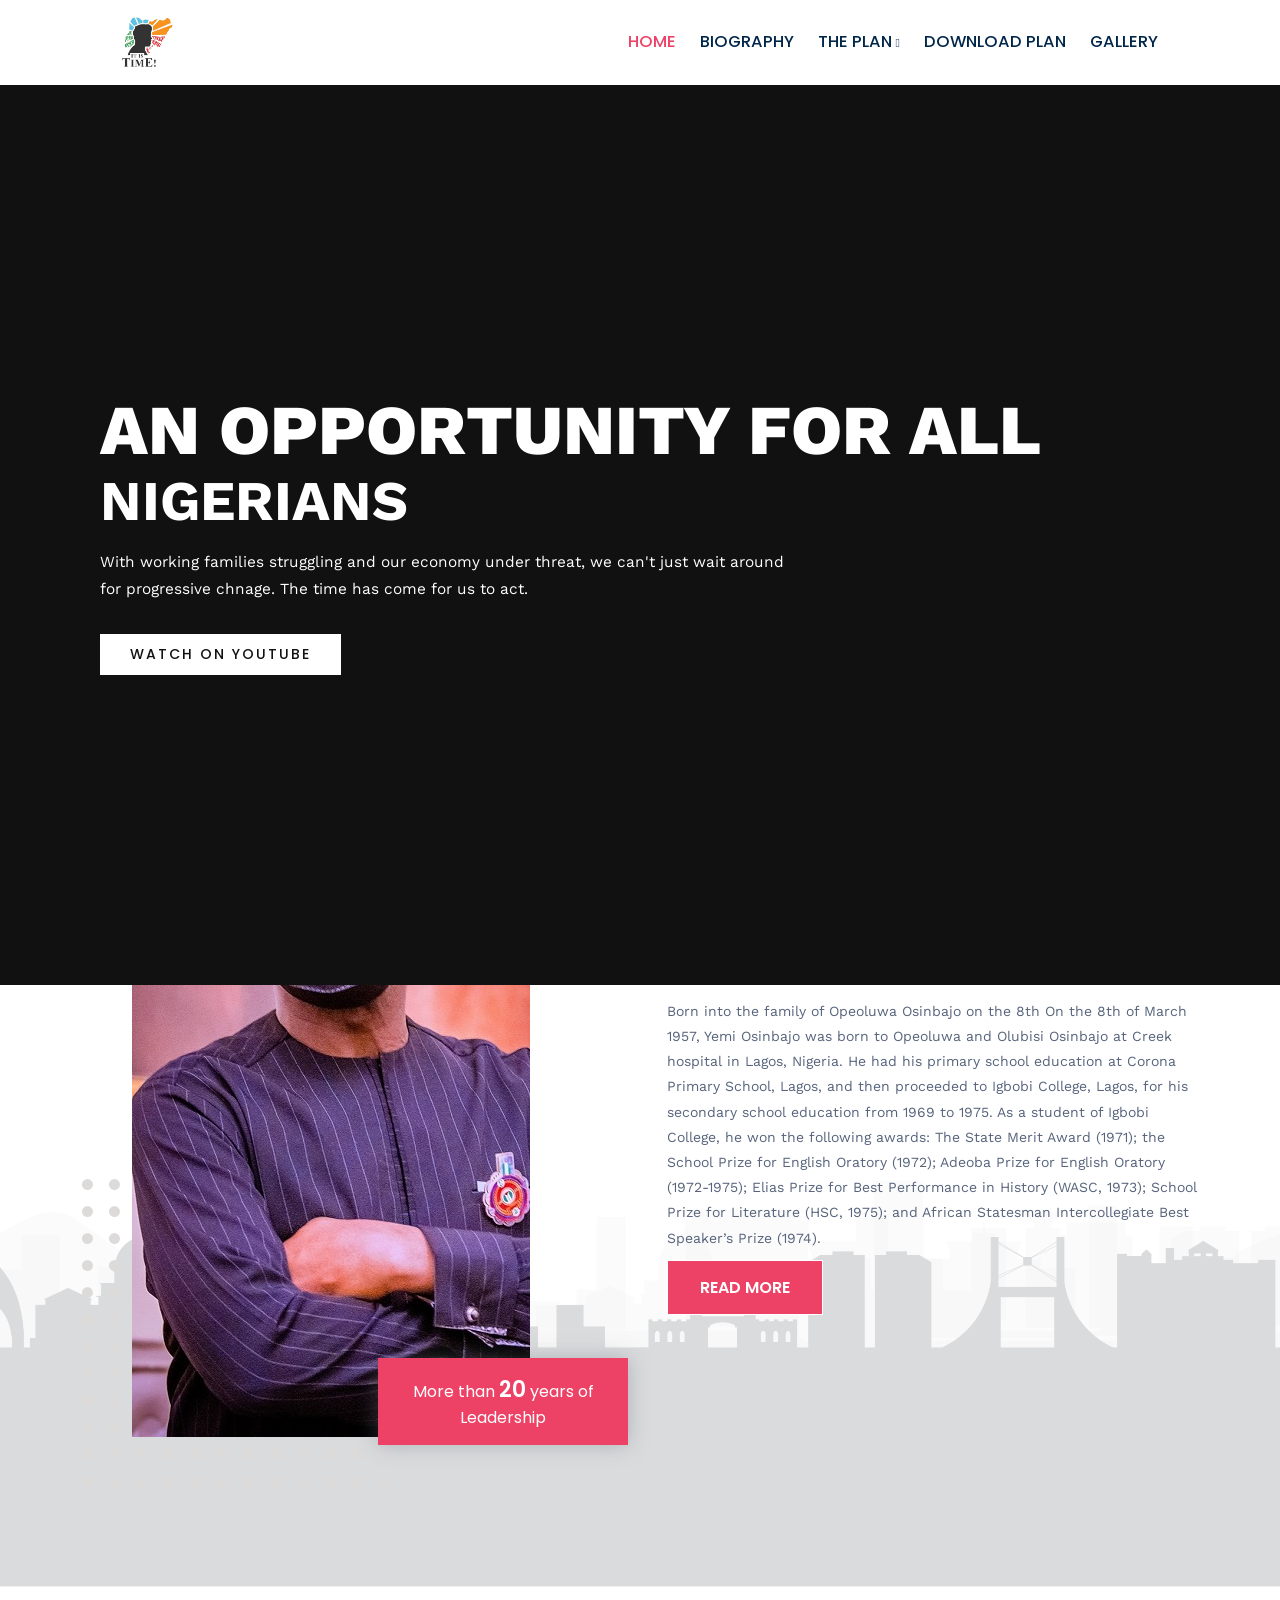
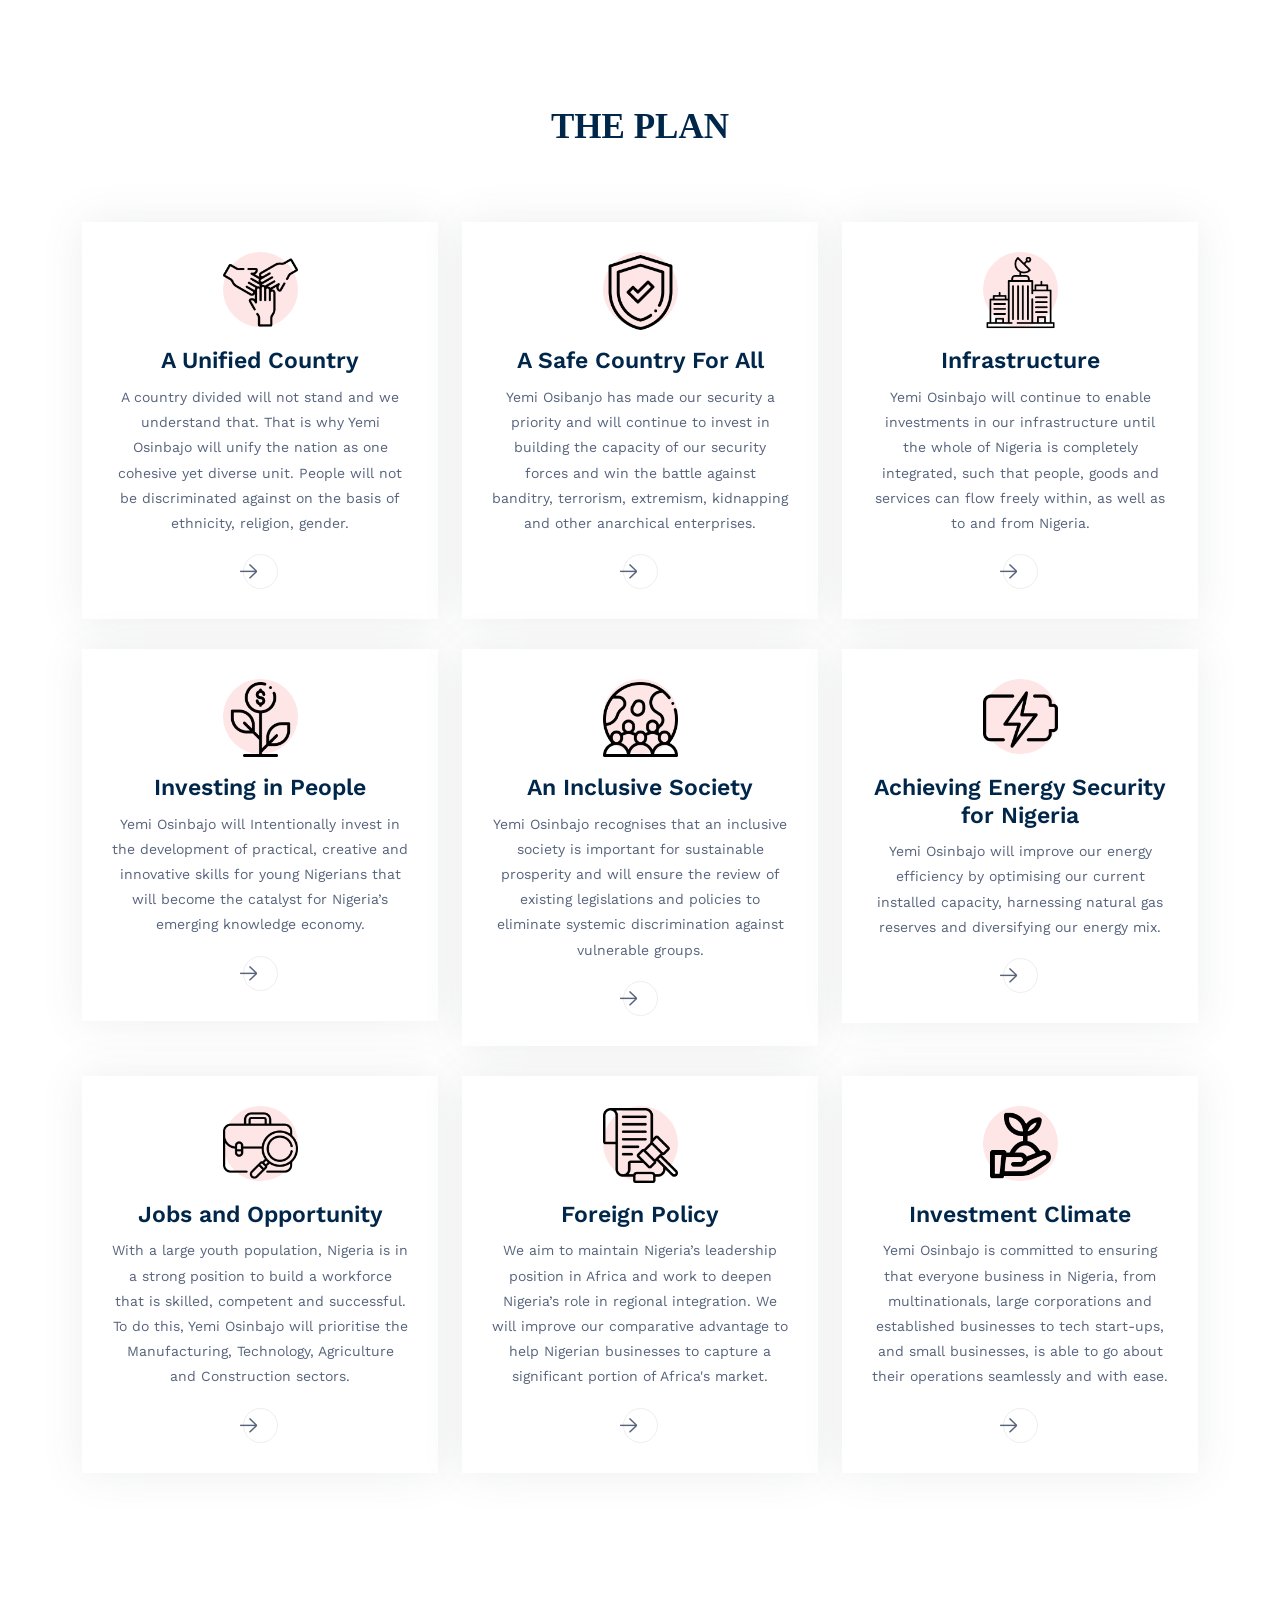
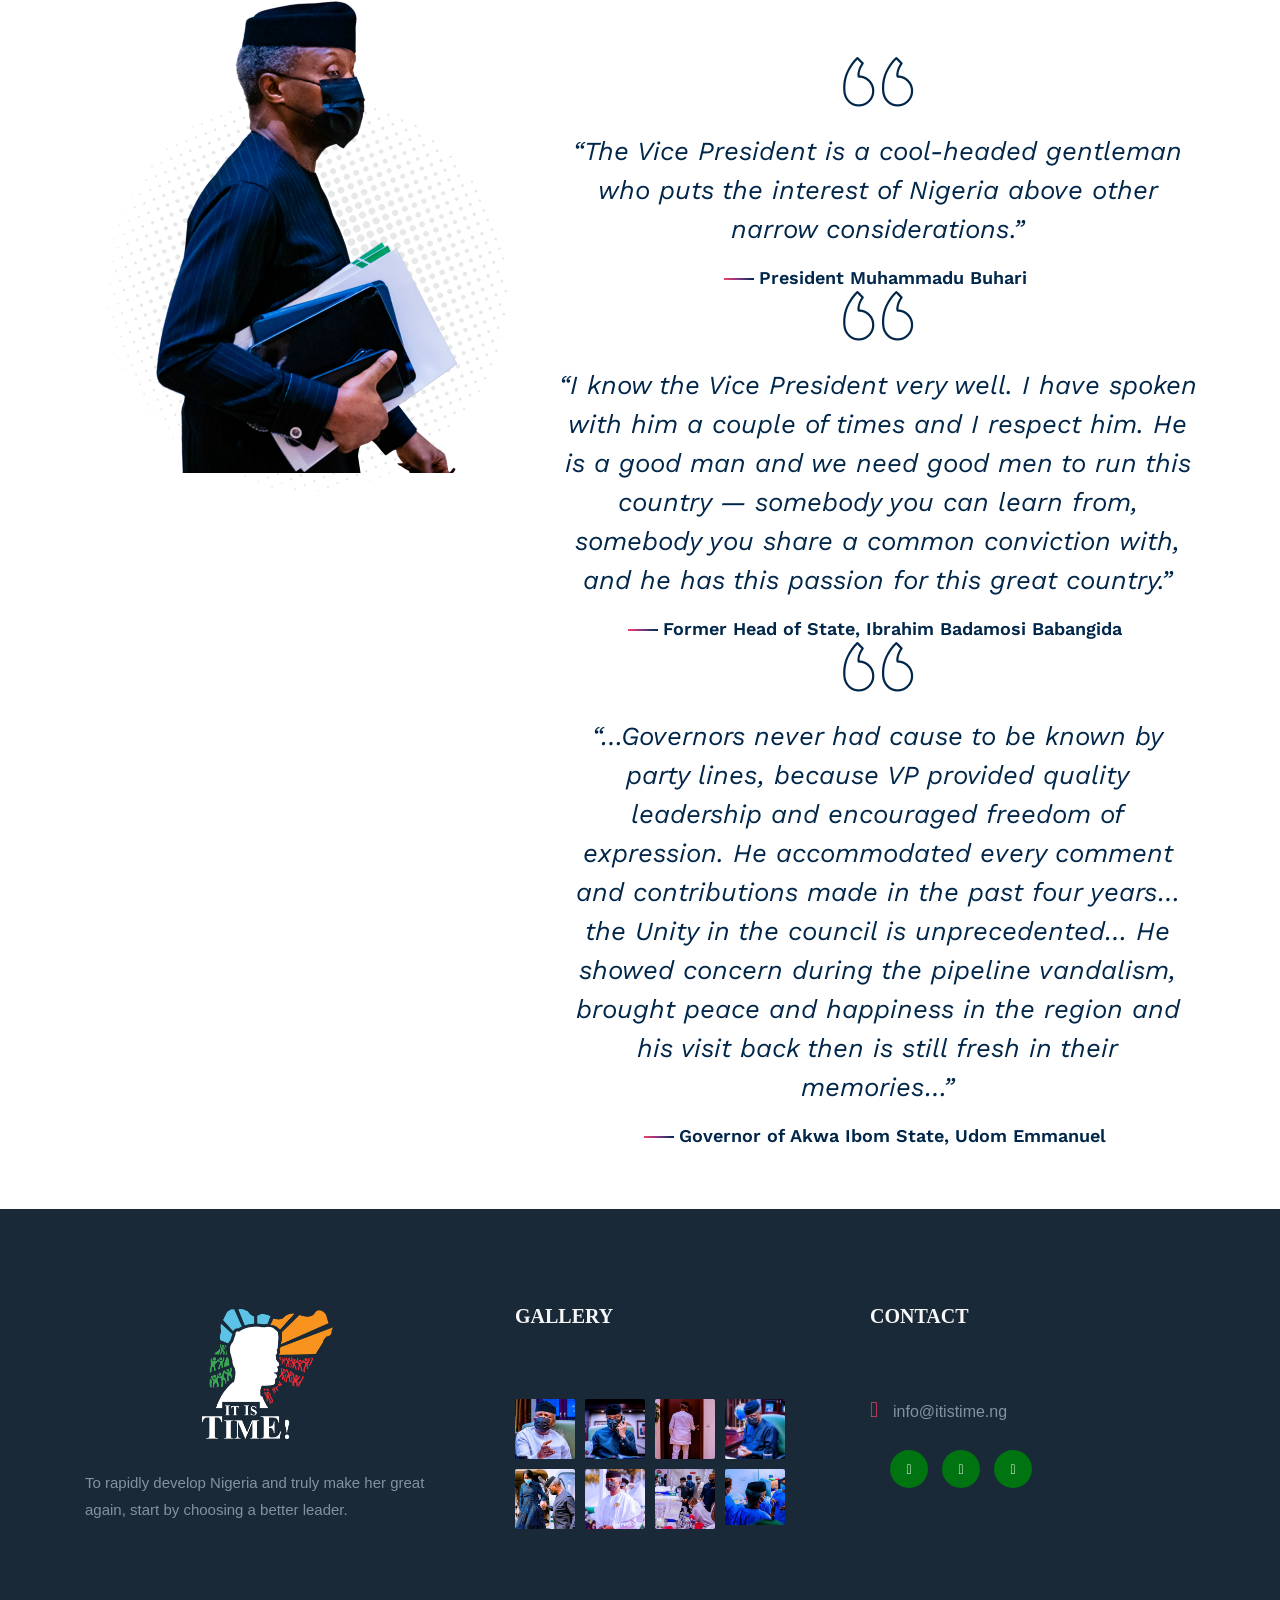
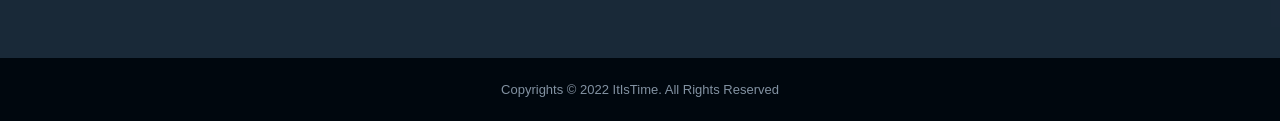
==== index.html @ 32c23d07 "First Version" ====
<!doctype html>
<html lang="en">
    
<!-- Mirrored from templates.envytheme.com/poxo/default/index.html by HTTrack Website Copier/3.x [XR&CO'2014], Tue, 10 May 2022 14:16:29 GMT -->
<head>
        <!-- Required meta tags -->
        <meta charset="utf-8">
        <meta name="viewport" content="width=device-width, initial-scale=1, shrink-to-fit=no">
        <link rel="stylesheet" href="itistime/css/bootstrap.min.css">
        <link rel="stylesheet" href="itistime/css/font-awesome.min.css">
        <link rel="stylesheet" href="itistime/style.css">
        <!-- Bootstrap Min CSS -->
        <link rel="stylesheet" href="assets/css/bootstrap.min.css">
        <!-- Animate Min CSS -->
        <link rel="stylesheet" href="assets/css/animate.min.css">
        <!-- Font Awesome Min CSS -->
        <link rel="stylesheet" href="assets/css/fontawesome.min.css">
        <!-- Owl Carousel Min CSS -->
        <link rel="stylesheet" href="assets/css/owl.carousel.min.css">
        <!-- Odometer Min CSS -->
        <link rel="stylesheet" href="assets/css/odometer.min.css">
        <!-- Magnific Popup Min CSS -->
        <link rel="stylesheet" href="assets/css/magnific-popup.min.css">
        <!-- FlatIcon CSS -->
        <link rel="stylesheet" href="assets/css/flaticon.css">
        <!-- MeanMenu CSS -->
        <link rel="stylesheet" href="assets/css/meanmenu.css">
        <!-- Swiper Min CSS -->
        <link rel="stylesheet" href="assets/css/swiper.min.css">
        <!-- Style CSS -->
        <link rel="stylesheet" href="assets/css/style.css">
        <!-- Responsive CSS -->
        <link rel="stylesheet" href="assets/css/responsive.css">

        <title>IT IS TIME!!!</title>

        <link rel="icon" type="image/png" href="itistime/Images/logo6.png">
    </head>

    <body>
        <!-- Start Header Area -->
        <header class="header-area">

            <!-- Start Navbar Area -->
            <div class="navbar-area">
                <div class="container">
                <div class="poxo-responsive-nav">
                    <div class="container">
                        <div class="poxo-responsive-menu">
                            <div class="logo">
                                <a href="index.html">
                                    <img src="itistime/Images/logo6.png" alt="logo" style="height: 50px;">
                                </a>
                            </div>
                        </div>
                    </div>
                </div>
                </div>
<div class="container">
                <div class="poxo-nav">
                    <div>
                        <nav class="navbar navbar-expand-md navbar-light">
                            <a class="navbar-brand" href="index.html">
                                <img src="itistime/Images/logo6.png" alt="logo" style="height: 50px;">
                            </a>

                            <div class="collapse navbar-collapse mean-menu" id="navbarSupportedContent">
                                <ul class="navbar-nav">
                                    <li class="nav-item"><a href="index.html" class="nav-link active">Home</a></li>

                                    <li class="nav-item"><a href="itistime/biography.html" class="nav-link">Biography</a></li>

                                    <li class="nav-item"><a href="#" class="nav-link">The Plan <i class="fas fa-chevron-down"></i></a>
                                        <ul class="dropdown-menu">
                                            <li class="nav-item"><a href="itistime/unified.html" class="nav-link">A Unified Country</a></li>

                                            <li class="nav-item"><a href="itistime/safecountry.html" class="nav-link">A Safe Country For All</a></li>

                                            <li class="nav-item"><a href="itistime/jobs.html" class="nav-link">Jobs and Opportunity</a></li>

                                            <li class="nav-item"><a href="itistime/investinginpeople.html" class="nav-link">Investing in People</a></li>
                                        
                                            <li class="nav-item"><a href="itistime/infrastructure.html" class="nav-link">Infrastructure</a></li>

                                            <li class="nav-item"><a href="itistime/energy.html" class="nav-link">Achieving Energy Security for Nigeria</a></li>

                                            <li class="nav-item"><a href="itistime/inclusive.html" class="nav-link">An Inclusive Society</a></li>

                                            <li class="nav-item"><a href="itistime/foreignpolicy.html" class="nav-link">Foreign Policy</a></li>
                                        </ul>
                                    </li>

                                    <li class="nav-item"><a href="itistime/plan.pdf" class="nav-link">Download Plan</a></li>

                                    <li class="nav-item"><a href="gallery.html" class="nav-link">Gallery</i></a></li>
                                </ul>

                            </div>
                        </nav>
                    </div>
                </div>
            </div>
            </div>
            </div>
            <!-- End Navbar Area -->

        </header>
        <section class="showcase">
            <header class="mehn">
            </header>
            <video src="itistime/MAN WITH THE PEOPLE.mp4" muted loop autoplay></video>

            <div class="overlay"></div>
            
            <div class="text">
              <h2>An Opportunity For All </h2> 
              <h3>NIGERIANS</h3>
              <p>With working families struggling and our economy under threat, we can't just wait around for progressive chnage. The time has come for us to act.</p>
              <a href="#">WATCH ON YOUTUBE</a>
            </div>
          </section>

        <!-- Start Main Banner Area -->
            <div class="main-banner">
                
                <div class="d-table">
                    <div class="d-table-cell">
                    </div>
                </div>
            </div>
        </div>
        <!-- End Main Banner Area -->

        <!-- Start About Area -->
        <section class="donate-area ptb-100" data-jarallax='{"speed": 0.3}'>
            <div class="container">
                <div class="row align-items-center">
                    <div class="col-lg-6 col-md-12 col-sm-12">
                        <div class="about-image">
                            <img src="itistime/Images/prof5.jpg" alt="image" style="margin-top: 20%">

                            <div class="text">
                                More than <span>20</span> years of Leadership
                            </div>

                            <div class="shape">
                                <img src="assets/img/dot.png" alt="image">
                            </div>
                        </div>
                    </div>

                    <div class="col-lg-6 col-md-12 col-sm-12">
                        <div class="about-content">
                            <span class="sub-title">About Prof</span>
                            <h2>Meet Professor Yemi Osibanjo, Our Next President</h2>
                            <p>Born into the family of Opeoluwa Osinbajo on the 8th On the 8th of March 1957, Yemi Osinbajo was born to Opeoluwa and Olubisi Osinbajo at Creek hospital in Lagos, Nigeria. He had his primary school education at Corona Primary School, Lagos, and then proceeded to Igbobi College, Lagos, for his secondary school education from 1969 to 1975. As a student of Igbobi College, he won the following awards: The State Merit Award (1971); the School Prize for English Oratory (1972); Adeoba Prize for English Oratory (1972-1975); Elias Prize for Best Performance in History (WASC, 1973); School Prize for Literature (HSC, 1975); and African Statesman Intercollegiate Best Speaker’s Prize (1974).</p>

                            <div class="signature-image">
                                <a href="https://itistime.ng/biography" class="button">READ MORE</a>
                            </div>
                        </div>
                    </div>
                </div>
            </div>            
        </section>
        <!-- End About Area -->

        <!-- Start The Plan Area-->
        <section>
        <div class="home-slides owl-carousel owl-theme">
            <div class="main-banner item-bg1 jarallax" data-jarallax='{"speed": 0.3}' style="height: 100%;">
                <div class="d-table">
                    <div style="padding-top: 10%;">
                    <h2 class="section-heading-center">THE PLAN</h2>
                    </div>
                    <div class="container">
                        <div class="row">
                            <div class="col-lg-4 col-md-6 col-sm-6">
                                <div class="single-box">
                                    <div class="icon">
                                        <img src="assets/img/unity(2).png" alt="">
                                    </div>
                  
                                    <h3>A Unified Country</h3>
                  
                                    <p>A country divided will not stand and we understand that. That is why Yemi Osinbajo will unify the nation as one cohesive yet diverse unit. People will not be discriminated against on the basis of ethnicity, religion, gender.</p>
                  
                                    <a href="itistime/unified.html" class="details-btn"><i class="flaticon-right-arrow"></i></a>
                                </div>
                            </div>
                  
                            <div class="col-lg-4 col-md-6 col-sm-6">
                                <div class="single-box">
                                    <div class="icon">
                                        <img src="assets/img/shield.png" alt="">
                                    </div>
                  
                                    <h3>A Safe Country For All</h3>
                  
                                    <p>Yemi Osibanjo has made our security a priority and will continue to invest in building the capacity of our security forces and win the battle against banditry, terrorism, extremism, kidnapping and other anarchical enterprises.</p>
                  
                                    <a href="itistime/safecountry.html" class="details-btn"><i class="flaticon-right-arrow"></i></a>
                                </div>
                            </div>
                  
                            <div class="col-lg-4 col-md-6 col-sm-6 offset-lg-0 offset-md-3 offset-sm-3">
                                <div class="single-box">
                                    <div class="icon">
                                        <img src="assets/img/bulding.png" alt="">
                                    </div>
                  
                                    <h3>Infrastructure</h3>
                  
                                    <p>Yemi Osinbajo will continue to enable investments in our infrastructure until the whole of Nigeria is completely integrated, such that people, goods and services can flow freely within, as well as to and from Nigeria.</p>
                                    
                                    <a href="itistime/infrastructure.html" class="details-btn"><i class="flaticon-right-arrow"></i></a>
                                </div>
                            </div>
                        </div>
                  
                        <div class="row">
                          <div class="col-lg-4 col-md-6 col-sm-6">
                              <div class="single-box">
                                  <div class="icon">
                                      <img src="assets/img/invest.png" alt="">
                                  </div>
                  
                                  <h3>Investing in People</h3>
                  
                                  <p>Yemi Osinbajo will Intentionally invest in the development of practical, creative and innovative skills for young Nigerians that will become the catalyst for Nigeria’s emerging knowledge economy.</p>
                  
                                  <a href="itistime/investinginpeople.html" class="details-btn"><i class="flaticon-right-arrow"></i></a>
                              </div>
                          </div>
                  
                          <div class="col-lg-4 col-md-6 col-sm-6">
                              <div class="single-box">
                                  <div class="icon">
                                      <img src="assets/img/overpopulation.png" alt="">
                                  </div>
                  
                                  <h3>An Inclusive Society</h3>
                  
                                  <p>Yemi Osinbajo recognises that an inclusive society is important for sustainable prosperity and will ensure the review of existing legislations and policies to eliminate systemic discrimination against vulnerable groups.</p>
                  
                                  <a href="itistime/inclusive.html" class="details-btn"><i class="flaticon-right-arrow"></i></a>
                              </div>
                          </div>
                  
                          <div class="col-lg-4 col-md-6 col-sm-6 offset-lg-0 offset-md-3 offset-sm-3">
                              <div class="single-box">
                                  <div class="icon">
                                      <img src="assets/img/lighting.png" alt="">
                                  </div>
                  
                                  <h3>Achieving Energy Security for Nigeria</h3>
                  
                                  <p>Yemi Osinbajo will improve our energy efficiency by optimising our current installed capacity, harnessing natural gas reserves and diversifying our energy mix.</p>
                                  
                                  <a href="itistime/energy.html" class="details-btn"><i class="flaticon-right-arrow"></i></a>
                              </div>
                          </div>
                      </div>
                  
                      <div class="row">
                        <div class="col-lg-4 col-md-6 col-sm-6">
                            <div class="single-box">
                                <div class="icon">
                                    <img src="assets/img/job-seeker.png" alt="">
                                </div>
                  
                                <h3>Jobs and Opportunity</h3>
                  
                                <p> With a large youth population, Nigeria is in a strong position to build a workforce that is skilled, competent and successful.
                                  To do this, Yemi Osinbajo will prioritise the Manufacturing, Technology, Agriculture and Construction sectors.</p>
                  
                                <a href="itistime/jobs.html" class="details-btn"><i class="flaticon-right-arrow"></i></a>
                            </div>
                        </div>
                  
                        <div class="col-lg-4 col-md-6 col-sm-6">
                            <div class="single-box">
                                <div class="icon">
                                    <img src="assets/img/policy.png" alt="">
                                </div>
                  
                                <h3>Foreign Policy</h3>
                  
                                <p>We aim to maintain Nigeria’s leadership position in Africa and work to deepen Nigeria’s role in regional integration. We will improve our comparative advantage to help Nigerian businesses to capture a significant portion of Africa's market.</p>
                  
                                <a href="itistime/foreignpolicy.html" class="details-btn"><i class="flaticon-right-arrow"></i></a>
                            </div>
                        </div>
                  
                        <div class="col-lg-4 col-md-6 col-sm-6 offset-lg-0 offset-md-3 offset-sm-3">
                            <div class="single-box">
                                <div class="icon">
                                    <img src="assets/img/growth.png" alt="">
                                </div>
                  
                                <h3>Investment Climate</h3>
                  
                                <p>Yemi Osinbajo is committed to ensuring that everyone business in Nigeria, from multinationals, large corporations and established businesses to tech start-ups, and small businesses, is able to go about their operations seamlessly and with ease.</p>
                                <a href="itistime/investmentclimate.html" class="details-btn"><i class="flaticon-right-arrow"></i></a>
                            </div>
                        </div>
                    </div>
                    </div>          
                      

                        </div>
                    </div>
                </div>
            </section>
            <!-- End The Plan Area -->

        

        <!-- Start Testimonial Area -->
        <section class="testimonial-area">
            <div class="container">
                <div class="row">
                    <div class="col-lg-5 col-md-12">
                        <div class="testimonial-image" style="margin-top: 20%;">
                            <img src="assets/img/pyo-2 13.png" alt="image">

                            <div class="shape"><img src="assets/img/dot-shape2.png" alt="image"></div>
                        </div>
                    </div>

                    <div class="col-lg-7 col-md-12" style="margin-top: 10%">
                        <div class="testimonial-slides owl-carousel owl-theme">
                            <div class="testimonial-item">
                                <p>“The Vice President is a cool-headed gentleman who puts the interest of Nigeria above other narrow considerations.”</p>
                                <span class="name">President Muhammadu Buhari</span>
                            </div>

                            <div class="testimonial-item">
                                <p>“I know the Vice President very well. I have spoken with him a couple of times and I respect him. He is a good man and we need good men to run this country — somebody you can learn from, somebody you share a common conviction with, and he has this passion for this great country.”</p>
                                <span class="name">Former Head of State, Ibrahim Badamosi Babangida</span>
                            </div>

                            <div class="testimonial-item">
                                <p>“…Governors never had cause to be known
                                    by party lines, because VP provided quality leadership and encouraged freedom of expression. 
                                    He accommodated every comment and contributions made in the past four years…the Unity in the council 
                                    is unprecedented… He showed concern during the pipeline vandalism, brought peace and happiness in the 
                                    region and his visit back then is still fresh in their memories…” </p>
                                <span class="name">Governor of Akwa Ibom State, Udom Emmanuel</span>
                            </div>
                        </div>
                    </div>
                </div>
            </div>
        </section>
        <!-- End Testimonial Area -->

        <!-- footer start-->

        <footer class="container-fluid sp-md-3 clearfix footer-2">

            <div class="container epd-x " style="padding-bottom: 60px;">
                <div class="col-lg-4 col-md-6 footer-2-column epd-x-r">
                    <!-- <h3 class="section-sub-heading-left-4">IT IS TIME</h3> -->
                    <center><img src="itistime/Images/logo7.png" alt="logo" style="height: 150px; padding-bottom: 20px;"></center>

                    <p class="ff-abee fz-15 tc-8 kh-26 pd-y-t-10 pd-y-b-35">To rapidly develop Nigeria and truly make her great again, start by choosing a better leader.</p><br/><br/><br/>
                </div>
               
                <div class="col-lg-4 col-md-6 footer-2-column pd-x-l-65 epd-x-r clearfix" style="padding-bottom: 50px;">
                    <h3 class="section-sub-heading-left-4">gallery</h3>
                    <ul>
                        <li class="footer-2-gallery pd-y-t-10 fl pd-x-r-10">
                            <img src="itistime/Images/Footer/f1.jpg" alt="" width="60px">
                        </li>
                        <li class="footer-2-gallery pd-y-t-10 fl pd-x-r-10">
                            <img src="itistime/Images/Footer/f2.jpg" alt="" width="60px">
                        </li>
                        
                        <li class="footer-2-gallery pd-y-t-10 fl pd-x-r-10">
                            <img src="itistime/Images/Footer/f4.jpg" alt="" width="60px">
                        </li>
                        <li class="footer-2-gallery pd-y-t-10 fl pd-x-r-10">
                            <img src="itistime/Images/Footer/f3.jpg" alt="" width="60px">
                        </li>
                        <li class="footer-2-gallery pd-y-t-10 fl pd-x-r-10">
                            <img src="itistime/Images/Footer/f5.jpg" alt="" width="60px">
                        </li>
                        <li class="footer-2-gallery pd-y-t-10 fl pd-x-r-10">
                            <img src="itistime/Images/Footer/f6.jpg" alt="" width="60px">
                        </li>
                        <li class="footer-2-gallery pd-y-t-10 fl pd-x-r-10">
                            <img src="itistime/Images/Footer/f8.jpg" alt="" width="60px">
                        </li>
                        <li class="footer-2-gallery pd-y-t-10 fl pd-x-r-10">
                            <img src="itistime/Images/Footer/f9.jpg" alt="" width="60px">
                        </li>
                    </ul>

                </div>
                <div class="col-lg-4 col-md-6 footer-2-column pd-x-l-40 epd-x-r">
                    <h3 class="section-sub-heading-left-4">contact</h3>
                    <ul>
                        <!-- <li class="footer-2-contact pd-y-t-10 pd-y-b-25"><i class="tc-2 fz-22 fa fa-phone"></i><span class="tc-8 pd-x-l-15 lh-10 fz-16 ff-abee fw-n">+234800000000</span></li> -->
                        <!-- <li class="footer-2-contact pd-y-t-10 pd-y-b-25"><i class="tc-2 fz-22 fa fa-map-marker"></i><span class="tc-8 pd-x-l-15 lh-10 fz-16 ff-abee fw-n">120D, Strikerate st, US1010A</span></li> -->
                        <li class="footer-2-contact pd-y-t-10"><i class="tc-2 fz-22 fa fa-paper-plane"></i><span class="tc-8 pd-x-l-15 lh-10 fz-16 ff-abee fw-n">info@itistime.ng</span></li>
                        <br/>

                    </ul>
                    <ul class="footer-3-social" style="padding-top: 50px; padding-left: 15px;">
                        <li class="tc-6 dib"><a href="https://www.facebook.com/profile.php?id=100076336263565" class="db"><i class="fa fa-facebook"></i></a></li>
                        <li class="tc-6 dib"><a href="https://www.instagram.com/p/CcLjNu8j-Pu/?igshid=MDJmNzVkMjY=" class="db"><i class="fa fa-instagram"></i></a></li>
                        <li class="tc-6 dib"><a href="https://twitter.com/ItIsTimeNG?t=brwU2X5fKikYbGHgkA--RA&s=09" class="db"><i class="fa fa-twitter"></i></a></li>
                    </ul>
                </div>
                <div class="clr"></div>
               
            </div>
        </footer>
        <div class="clr"></div>








<footer class="container-fluid epd-x pd-y-25 tc-bg-5">
    <div class="container epd-x">
        <div class="col-sm-12 epd-x">
            <center><p class="fz-13 ff-abee lh-13 fw-n tc-8">Copyrights &copy; 2022 ItIsTime. All Rights Reserved</p></center>
        </div>
        
    </div>
</footer>
        <!-- footer-two end -->
        <div class="go-top"><i class="fas fa-chevron-up"></i><i class="fas fa-chevron-up"></i></div>

        <!-- jQuery Min JS -->
        <script data-cfasync="false" src="../../cdn-cgi/scripts/5c5dd728/cloudflare-static/email-decode.min.js"></script><script src="assets/js/jquery.min.js"></script>
        <!-- Popper Min JS -->
        <script src="assets/js/popper.min.js"></script>
        <!-- Bootstrap Min JS -->
        <script src="assets/js/bootstrap.min.js"></script>
        <!-- Owl Carousel Min JS -->
        <script src="assets/js/owl.carousel.min.js"></script>
        <!-- Magnific Popup Min JS -->
        <script src="assets/js/jquery.magnific-popup.min.js"></script>
        <!-- Appear Min JS -->
        <script src="assets/js/jquery.appear.min.js"></script>
        <!-- Odometer Min JS -->
        <script src="assets/js/odometer.min.js"></script>
        <!-- Swiper Min JS -->
        <script src="assets/js/swiper.min.js"></script>
        <!-- Parallax Min JS -->
        <script src="assets/js/parallax.min.js"></script>
        <!-- MeanMenu JS -->
        <script src="assets/js/jquery.meanmenu.js"></script>
        <!-- WOW Min JS -->
        <script src="assets/js/wow.min.js"></script>
        <!-- Form Validator Min JS -->
        <script src="assets/js/form-validator.min.js"></script>
        <!-- Contact Form Min JS -->
        <script src="assets/js/contact-form-script.js"></script>
        <!-- Main JS -->
        <script src="assets/js/main.js"></script>
    </body>

<!-- Mirrored from templates.envytheme.com/poxo/default/index.html by HTTrack Website Copier/3.x [XR&CO'2014], Tue, 10 May 2022 14:17:34 GMT -->
</html>
---- itistime/style.css ----
@import url("https://fonts.googleapis.com/css?family=Work+Sans:100,200,300,400,500,600,700,800,900&amp;display=swap");

/* ================================================================= */


/* ================================================================= */


/* ============================ CSS INDEX START ==================== 

1. primary reset
2. Text and Fonts
3. Section heading
4. Colors and Backgrounds
5. Margin and Padding
6. BacktoTop
7. Few other default classes
8. Index
9. Index-2
10. Other page header
11. Portfolio
12. Blog-1
13. Blog-2
14. Blog-single
15. Events-1
16. Events-2
17. Events-single
18. Team
19. Team-single
20. 404
21. Contact
22. Hidden-bar
23. Search-popup
24. Sticky menu
25. Scroll-to-top

============================= CSS INDEX END ===================== */


/* ================================================================= */


/* ======================= INFORMATION START ======================= 

    Template Name: Senator
    Template URI: #
    Description: This is html5 template
    Author: #
    Author URI: #
    Version: 1.0

=========================== INFORMATION END ======================== */


/* ================================================================= */


/* ========================== RESET START ========================== */


/* === primary reset start === */




@media only screen and (max-width: 900px) {
    div.landingimage {
      display: none;
    }
  }

  @media only screen and (max-width: 680px) {
    div.comment {
      display: none;
    }
  }
  

* {
    margin: 0px;
    padding: 0px;
    border: 0;
    outline: 0;
    box-sizing: border-box;
    -ms-box-sizing: border-box;
    -o-box-sizing: border-box;
    box-sizing: border-box;
}

body {
    overflow-x: hidden !important;
    font-size: 13px;
    font-family: 'Work Sans', sans-serif;
}

a {
    text-decoration: none;
    outline: 0 !important;
    -webkit-transition: all .3s linear;
    transition: all .3s linear;
}

a:hover,
a:active,
a:visited,
a:focus {
    text-decoration: none;
    color: inherit;
    background: inherit;
    !important outline: 0 !important;
}

a:focus {
    border: 0 !important;
}

ol,
ul,
li {
    list-style-type: none;
    margin-top: 0;
    margin-bottom: 0;
    padding-left: 0;
}

h1,
h2,
h3,
h4,
h5,
h6 {
    margin: 0;
    font-family: 'Work Sans', sans-serif;
}

h1 {
    font-size: 48px;
}

h2 {
    font-size: 28px;
}

p {
    margin-bottom: 0;
    font-family: 'Work Sans', sans-serif;
}

input,
textarea {
    border: 0;
    outline: 0 !important;
    box-shadow: none !important;
    resize: none;
    background-color: transparent;
    -webkit-transition: all .2s linear;
    transition: all .2s linear;
}

input:focus,
textarea:focus {
    box-shadow: none !important;
    border: 0;
    outline: 0 !important;
    box-shadow: none;
}

textarea::-webkit-input-placeholder,
input::-webkit-input-placeholder {
    -webkit-transition: all .3s linear;
    transition: all .3s linear;
}

textarea::-moz-placeholder,
input::-moz-placeholder {
    -webkit-transition: all .3s linear;
    transition: all .3s linear;
}

textarea:-ms-input-placeholder,
input:-ms-input-placeholder {
    -webkit-transition: all .3s linear;
    transition: all .3s linear;
}

textarea::placeholder,
input::placeholder {
    -webkit-transition: all .3s linear;
    transition: all .3s linear;
}

button {
    border: 0;
}

img {
    max-width: 100%;
}

::-moz-selection {
    background: #007410;
    color: #fff;
    text-shadow: none;
}

::selection {
    background: #007410;
    color: #fff;
    text-shadow: none;
}

.list-inline {
    margin-left: 0;
}

.list-inline > li {
    margin-left: 0;
    padding-left: 0;
    padding-right: 0;
}


/* === primary reset start === */


/* === text-format start === */

.fl {
    float: left;
}

.fr {
    float: right;
}

.fn {
    float: none;
}

.db {
    display: block;
}

.dib {
    display: inline-block;
}

.dn {
    display: none;
}


/*font-size */

.fz-75 {
    font-size: 75px;
}

.fz-45 {
    font-size: 45px;
}

.fz-42 {
    font-size: 42px;
}

.fz-40 {
    font-size: 40px;
}

.fz-36 {
    font-size: 36px;
}

.fz-35 {
    font-size: 35px;
}

.fz-32 {
    font-size: 32px;
}

.fz-24 {
    font-size: 24px;
}

.fz-22 {
    font-size: 22px;
}

.fz-20 {
    font-size: 20px;
}

.fz-18 {
    font-size: 18px;
}

.fz-16 {
    font-size: 16px;
}

.fz-15 {
    font-size: 15px;
}

.fz-14 {
    font-size: 14px;
}

.fz-13 {
    font-size: 13px;
}

.fz-12 {
    font-size: 12px;
}

.fz-11 {
    font-size: 11px;
}

.fz-10 {
    font-size: 10px;
}

.fw-b {
    font-weight: bold;
}

.fw-sb {
    font-weight: 600;
}

.fw-n {
    font-weight: normal;
}

.fw-l {
    font-weight: lighter;
}

.ff-abee {
    font-family: 'Work Sans', sans-serif;
}

.ff-ssp {
    font-family: "Work Sans";
}

.ff-ssp-l {
    font-family: "Work Sans";
}

.ls-75 {
    letter-spacing: .75px;
}

.ls-50 {
    letter-spacing: .50px;
}

.ls-30 {
    letter-spacing: .30px;
}

.ls-15 {
    letter-spacing: .15px;
}

.ls-10 {
    letter-spacing: .10px;
}

.ls-0 {
    letter-spacing: 0px;
}

.lh-10 {
    line-height: 10px;
}

.lh-11 {
    line-height: 11px;
}

.lh-12 {
    line-height: 12px;
}

.lh-13 {
    line-height: 13px;
}

.lh-14 {
    line-height: 14px;
}

.lh-15 {
    line-height: 15px;
}

.lh-28 {
    line-height: 28px;
}

.lh-26 {
    line-height: 26px;
}

.lh-23 {
    line-height: 23px;
}

.lh-17 {
    line-height: 17px;
}

.lh-20 {
    line-height: 20px;
}

.lh-15 {
    line-height: 15px;
}

.lh-30 {
    line-height: 30px;
}

.lh-40 {
    line-height: 40px;
}

.lh-50 {
    line-height: 50px;
}

.lh-56 {
    line-height: 56px;
}

.lh-68 {
    line-height: 68px;
}

.lh-n {
    line-height: none;
}


/* font-face */


/* section heading */

.section-heading-center {
    font-family: "Work Sans";
    font-size: 35px;
    color: #00264a;
    font-weight: bold;
    text-align: center;
    line-height: 44px;
    letter-spacing: 0;
    text-transform: uppercase;
    margin-bottom: 55px;
    position: relative;
}

.section-heading-center-2 {
    font-family: "Work Sans";
    font-size: 22px;
    color: #fff;
    font-weight: bold;
    text-align: center;
    line-height: 15px;
    letter-spacing: 0;
    text-transform: uppercase;
    margin-bottom: 74px;
    position: relative;
}

.section-heading-center-3 {
    font-family: "Work Sans";
    font-size: 35px;
    color: #fff;
    font-weight: bold;
    text-align: center;
    line-height: 23px;
    letter-spacing: 0;
    text-transform: uppercase;
    margin-bottom: 84px;
    position: relative;
}

.section-heading-center-detail {
    font-family: 'Work Sans', sans-serif;
    font-size: 17px;
    font-weight: normal;
    text-align: center;
    color: #6e6c6c;
    padding-bottom: 100px;
    /* line-height: 11px; */
}

.section-heading-center:after {
    position: absolute;
    content: url(../Senator/img/background/section-header-1.png);
    left: 50%;
    top: 46px;
    -webkit-transform: translateX(-50%);
    transform: translateX(-50%);
}

.section-heading-center-2:after {
    position: absolute;
    content: url(../Senator/img/background/section-header-5.png);
    left: 50%;
    top: 46px;
    -webkit-transform: translateX(-50%);
    transform: translateX(-50%);
}

.section-heading-center-3:after {
    position: absolute;
    content: url(../Senator/img/background/section-header-5.png);
    left: 50%;
    top: 46px;
    -webkit-transform: translateX(-50%);
    transform: translateX(-50%);
}

.section-heading-left {
    font-family: "Work Sans";
    font-size: 35px;
    color: #00264a;
    font-weight: bold;
    text-align: left;
    line-height: 23px;
    letter-spacing: 0;
    text-transform: uppercase;
    margin-bottom: 40px;
    position: relative;
}

.section-heading-left-detail {
    font-family: 'Work Sans', sans-serif;
    font-size: 15px;
    font-weight: normal;
    text-align: left;
    color: #777777;
    padding-bottom: 70px;
    line-height: 25px;
}

.section-heading-left:after {
    position: absolute;
    content: url(../Senator/img/background/section-header-2.png);
    left: 0;
    top: 35px;
}

.section-sub-heading-left {
    font-family: "Work Sans";
    font-size: 22px;
    color: #00264a;;
    font-weight: bold;
    text-align: left;
    line-height: 42px;
    letter-spacing: 0;
    text-transform: uppercase;
    margin-bottom: 30px;
    position: relative;
}

.section-sub-heading-left:after {
    position: absolute;
    content: url(../Senator/img/background/section-header-2.png);
    left: 0;
    top: 35px;
}

.section-sub-heading-left-2 {
    font-family: "Work Sans";
    font-size: 22px;
    color: #222222;
    font-weight: bold;
    text-align: left;
    line-height: 30px;
    letter-spacing: 0;
    text-transform: uppercase;
    margin-bottom: 20px;
    position: relative;
}

.section-sub-heading-left-2:after {
    position: absolute;
    content: url(../Senator/img/background/section-header-2.png);
    left: 0;
    top: 35px;
}

.section-sub-heading-left-3 {
    font-family: "Work Sans";
    font-size: 22px;
    color: #222222;
    font-weight: bold;
    text-align: left;
    line-height: 30px;
    letter-spacing: 0;
    text-transform: uppercase;
    margin-bottom: 20px;
    position: relative;
}

.section-sub-heading-left-3:after {
    position: absolute;
    content: url(../Senator/img/background/section-header-3.png);
    right: 0;
    top: 35px;
}

.section-sub-heading-left-4 {
    font-family: "Work Sans";
    font-size: 20px;
    color: #f7f7f7;
    font-weight: bold;
    text-align: left;
    line-height: 15px;
    letter-spacing: 0;
    text-transform: uppercase;
    margin-bottom: 65px;
    position: relative;
}

.section-sub-heading-left-4:after {
    position: absolute;
    content: url(../Senator/img/background/section-header-2.png);
    left: 0;
    top: 35px;
}

.section-sub-heading-left-5 {
    font-family: "Work Sans";
    font-size: 20px;
    color: #222222;
    font-weight: bold;
    text-align: left;
    line-height: 15px;
    letter-spacing: 0;
    text-transform: uppercase;
    margin-bottom: 65px;
    position: relative;
}

.section-sub-heading-left-5:after {
    position: absolute;
    content: url(../Senator/img/background/section-header-2.png);
    left: 0;
    top: 25px;
}

.section-sub-heading-left-6 {
    font-family: "Work Sans";
    font-size: 26px;
    color: #222222;
    font-weight: bold;
    text-align: left;
    line-height: 15px;
    letter-spacing: 0;
    text-transform: uppercase;
    margin-bottom: 65px;
    position: relative;
}

.section-sub-heading-left-6:after {
    position: absolute;
    content: url(../Senator/img/background/section-header-2.png);
    left: 0;
    top: 300%;
}

.section-sub-heading-left-7 {
    font-family: "Work Sans";
    font-size: 25px;
    color: #222222;
    font-weight: bold;
    text-align: left;
    line-height: 15px;
    letter-spacing: 0;
    text-transform: uppercase;
    margin-bottom: 65px;
    position: relative;
}

.section-sub-heading-left-7:after {
    position: absolute;
    content: url(../Senator/img/background/section-header-2.png);
    left: 0;
    top: 250%;
}


/* section heading end */


/*button design start*/

a.btn-one,
.btn-one {
    height: 42px;
    width: 150px;
    background: #e0162b;
    text-align: center;
    text-transform: uppercase;
    color: #fff;
    letter-spacing: .80px;
    font-size: 13px;
    font-weight: bold;
    line-height: 42px;
    font-family: "Work Sans";
    border-radius: 2px;
    -webkit-transition: all .3s linear;
    transition: all .3s linear;
    overflow: hidden;
    position: relative;
    cursor: pointer;
    letter-spacing: .8px;
}

a.btn-one:hover,
.btn-one:hover {
    background: #007410;
}

.btn-two,
a.btn-two {
    height: 42px;
    width: 150px;
    background: #007410;
    text-align: center;
    text-transform: uppercase;
    color: #fff;
    letter-spacing: .80px;
    font-size: 13px;
    font-weight: bold;
    line-height: 42px;
    font-family: "Work Sans";
    border-radius: 2px;
    -webkit-transition: all .3s linear;
    transition: all .3s linear;
    overflow: hidden;
    position: relative;
    cursor: pointer;
    letter-spacing: .8px;
}

.btn-two:hover,
a.btn-two:hover {
    background: #e0162b;
    color: #fff;
}

a.btn-three,
.btn-three {
    height: 42px;
    width: 150px;
    background: #fff;
    text-align: center;
    text-transform: uppercase;
    color: #222222;
    letter-spacing: .80px;
    font-size: 13px;
    font-weight: bold;
    line-height: 42px;
    font-family: "Work Sans";
    border-radius: 2px;
    letter-spacing: .8px;
    -webkit-transition: all .3s linear;
    transition: all .3s linear;
    overflow: hidden;
    position: relative;
    cursor: pointer;
}

a.btn-three:hover,
a.btn-three:focus,
.btn-three:hover,
.btn-three:focus {
    background: #fff;
    ;
}

a.btn-four,
.btn-four {
    height: 42px;
    width: 220px;
    background: #fff;
    text-align: center;
    text-transform: uppercase;
    color: #007410;
    letter-spacing: .80px;
    font-size: 13px;
    font-weight: bold;
    line-height: 42px;
    font-family: "Work Sans";
    border-radius: 2px;
    -webkit-transition: all .3s linear;
    transition: all .3s linear;
    overflow: hidden;
    position: relative;
    cursor: pointer;
}

a.btn-four:hover,
.btn-four:hover {
    background: #e0162b;
    color: #fff;
}

a.btn-five,
.btn-five {
    height: 42px;
    width: 180px;
    background: #e0162b;
    text-align: center;
    text-transform: uppercase;
    color: #fff;
    letter-spacing: .80px;
    font-size: 13px;
    font-weight: bold;
    line-height: 42px;
    font-family: "Work Sans";
    border-radius: 2px;
    -webkit-transition: all .3s linear;
    transition: all .3s linear;
    overflow: hidden;
    position: relative;
    cursor: pointer;
}

a.btn-five:hover,
.btn-five:hover {
    background: #fff;
    color: #007410;
}

a.btn-six,
.btn-six {
    height: 42px;
    width: 120px;
    background: #e0162b;
    text-align: center;
    text-transform: uppercase;
    color: #fff;
    letter-spacing: .80px;
    font-size: 13px;
    font-weight: bold;
    line-height: 42px;
    font-family: "Work Sans";
    border-radius: 2px;
    -webkit-transition: all .3s linear;
    transition: all .3s linear;
    overflow: hidden;
    position: relative;
    cursor: pointer;
}

a.btn-six:hover,
.btn-six:hover {
    background: #fff;
    color: #007410;
}

a.btn-seven,
.btn-seven {
    height: 42px;
    width: 170px;
    background: #e0162b;
    text-align: center;
    text-transform: uppercase;
    color: #fff;
    letter-spacing: .80px;
    font-size: 13px;
    font-weight: bold;
    line-height: 42px;
    font-family: "Work Sans";
    border-radius: 2px;
    -webkit-transition: all .3s linear;
    transition: all .3s linear;
    overflow: hidden;
    position: relative;
    cursor: pointer;
}

a.btn-seven:hover,
.btn-seven:hover {
    background: #007410;
    color: #fff;
}

a.btn-eight,
.btn-eight {
    height: 42px;
    width: 160px;
    text-align: center;
    text-transform: uppercase;
    color: #fff;
    background: #007410;
    letter-spacing: .80px;
    font-size: 13px;
    font-weight: bold;
    line-height: 42px;
    font-family: "Work Sans";
    border-radius: 2px;
    -webkit-transition: all .3s linear;
    transition: all .3s linear;
    overflow: hidden;
    position: relative;
    cursor: pointer;
}

a.btn-eight:hover,
.btn-eight:hover {
    background: #e0162b;
    color: #fff;
}

/*Button design end*/

.italic {
    font-style: italic;
}


/*form focus*/

form input[type=text]:focus,
form input[type=number]:focus,
form input[type=email]:focus,
form textarea:focus {}


/*form focus end*/


/* colors */

.tc-1 {
    color: #01550c;
}

.tc-2 {
    color: #ed4266;
}

.tc-3 {
    color: #00264a;
}

.tc-4 {
    color: #00264a;
}

.tc-5 {
    color: #a5d1fe;
}

.tc-6 {
    color: #ffffff;
}

.tc-7 {
    color: #e6e6e6;
}

.tc-8 {
    color: #8292a2;
}

.tc-9 {
    color: #dddddd;
}

.tc-10 {
    color: #d1d1d1;
}

.tc-11 {
    color: #f7f7f7;
}

.tc-12 {
    color: #e9e9e9;
}

.tc-13 {
    color: #e4e4e4;
}

.tc-bg-1 {
    background: #fafafa;
}

.tc-bg-2 {
    background: #007410;
}

.tc-bg-3 {
    background: transparent;
}

.tc-bg-4 {
    background: #011223;
}

.tc-bg-5 {
    background: #00070e;
}

.tc-bg-6 {
    background: #e0162b;
}

.tc-bg-7 {
    background: #fff;
}

.tc-bg-8 {
    background: #024283;
}

.tc-bg-9 {
    background: #000000;
}

.tc-bg-10 {
    background: #f9f9f9;
}


/* colors end */


/* === text-format end === */


/* === theme padding and margin start === */

.center {
    margin: 0 auto;
}

.m-x-l-112 {
    margin-left: 112px;
}

.m-x-r-50 {
    margin-right: 50px;
}

.m-x-l-40 {
    margin-left: 40px;
}

.m-x-l-22 {
    margin-left: 22px;
}

.m-x-r-22 {
    margin-right: 22px;
}

.m-x-l-20 {
    margin-left: 20px;
}

.m-x-r-20 {
    margin-right: 20px;
}

.m-x-l-10 {
    margin-left: 10px;
}

.m-x-r-10 {
    margin-right: 10px;
}

.m-x-l-7 {
    margin-left: 7px;
}

.m-x-r-7 {
    margin-right: 7px;
}

.m-x-r-30 {
    margin-right: 30px;
}

.m-x-r-40 {
    margin-right: 40px;
}

.m-y-b-70 {
    margin-bottom: 70px;
}

.m-y-b-60 {
    margin-bottom: 60px;
}

.m-y-b-58 {
    margin-bottom: 58px;
}

.m-y-b-50 {
    margin-bottom: 50px;
}

.m-y-b-45 {
    margin-bottom: 45px;
}

.m-y-b-35 {
    margin-bottom: 35px;
}

.m-y-b-30 {
    margin-bottom: 30px;
}

.m-y-b-25 {
    margin-bottom: 25px;
}

.m-y-b-20 {
    margin-bottom: 20px;
}

.m-y-t-80 {
    margin-top: 80px;
}

.m-y-t-53 {
    margin-top: 53px;
}

.m-y-t-50 {
    margin-top: 50px;
}

.m-y-t-40 {
    margin-top: 40px;
}

.m-y-t-25 {
    margin-top: 25px;
}
/*section-padding start*/
.sp-lg {
    padding-top: 150px;
    padding-bottom: 150px;
}

.sp-lg-2 {
    padding-top: 138px;
    padding-bottom: 138px;
}

.sp-lg-3 {
    padding-top: 204px;
    padding-bottom: 150px;
}

.sp-lg-4 {
    padding-top: 217px;
}

.sp-lg-5 {
    padding-top: 172px;
    padding-bottom: 172px;
}

.sp-lg-6 {
    padding-top: 150px;
    padding-bottom: 217px;
}

.sp-lg-7 {
    padding-top: 150px;
}

.sp-lg-8 {
    padding-top: 150px;
}

.sp-lg-9 {
    padding-top: 145px;
    padding-bottom: 145px;
}

.sp-lg-10 {
    padding-top: 180px;
    padding-bottom: 150px;
}

.sp-lg-11 {
    padding-top: 120px;
    padding-bottom: 150px;
}
.sp-lg-12 {
    padding-top: 150px;
    padding-bottom: 210px;
}


.sp-md {
    padding-top: 75px;
    padding-bottom: 75px;
}

.sp-md-2 {
    padding-top: 90px;
    padding-bottom: 90px;
}

.sp-md-3 {
    padding-top: 100px;
    /* padding-bottom: 80px; */
}

.sp-md-4 {
    padding-top: 105px;
    padding-bottom: 105px;
}

.sp-md-5 {
    padding-top: 140px;
    padding-bottom: 120px;
}

.sp-md-6 {
    padding-top: 107px;
    padding-bottom: 140px;
}

.sp-md-7 {
    padding-top: 110px;
}

.sp-md-8 {
    padding-top: 90px;
    padding-bottom: 110px;
}

.sp-md-9 {
    padding-top: 108px;
    padding-bottom: 70px;
}

.sp-md-10 {
    padding-top: 108px;
    padding-bottom: 125px;
}

/*section-padding end*/
.em {
    margin-left: 0 !important;
    margin-right: 0 !important;
    margin-top: 0 !important;
    margin-bottom: 0 !important;
}

.epd {
    padding-left: 0 !important;
    padding-right: 0 !important;
    padding-top: 0 !important;
    padding-bottom: 0 !important;
}

.epd-x {
    padding-left: 0 !important;
    padding-right: 0 !important;
}

.epd-x-r {
    padding-right: 0 !important;
}

.epd-x-l {
    padding-left: 0 !important;
}

.epd-y {
    padding-top: 0 !important;
    padding-bottom: 0 !important;
}

.epd-y-t {
    padding-top: 0 !important;
}

.epd-y-b {
    padding-bottom: 0 !important;
}

.pd-x-25 {
    padding-left: 25px;
    padding-right: 25px;
}

.pd-x-23 {
    padding-left: 23px;
    padding-right: 23px;
}

.pd-x-10 {
    padding-left: 10px;
    padding-right: 10px;
}

.pd-x-11 {
    padding-left: 11px;
    padding-right: 11px;
}

.pd-x-l-5 {
    padding-left: 5px;
}

.pd-x-r-5 {
    padding-right: 5px;
}

.pd-x-l-8 {
    padding-left: 8px;
}

.pd-x-r-8 {
    padding-right: 8px;
}

.pd-x-l-10 {
    padding-left: 10px;
}

.pd-x-r-10 {
    padding-right: 10px;
}

.pd-x-l-12p5 {
    padding-left: 12.5px;
}

.pd-x-r-12p5 {
    padding-right: 12.5px;
}

.pd-x-l-15 {
    padding-left: 15px;
}

.pd-x-r-15 {
    padding-right: 15px;
}

.pd-x-r-150 {
    padding-right: 150px;
}

.pd-x-20 {
    padding-left: 20px;
    padding-right: 20px;
}

.pd-x-l-20 {
    padding-left: 20px;
}

.pd-x-r-20 {
    padding-right: 20px;
}

.pd-x-l-25 {
    padding-left: 25px;
}

.pd-x-r-25 {
    padding-right: 25px;
}

.pd-x-l-35 {
    padding-left: 35px;
}

.pd-x-r-35 {
    padding-right: 35px;
}

.pd-x-30 {
    padding-left: 30px;
    padding-right: 30px;
}

.pd-x-l-30 {
    padding-left: 30px;
}

.pd-x-r-30 {
    padding-right: 30px;
}

.pd-x-40 {
    padding-left: 40px;
    padding-right: 40px;
}

.pd-x-l-40 {
    padding-left: 40px;
}

.pd-x-r-40 {
    padding-right: 40px;
}

.pd-x-l-43 {
    padding-left: 43px;
}

.pd-x-r-43 {
    padding-right: 43px;
}

.pd-x-l-45 {
    padding-left: 45px;
}

.pd-x-r-45 {
    padding-right: 45px;
}

.pd-x-l-50 {
    padding-left: 50px;
}

.pd-x-r-50 {
    padding-right: 50px;
}

.pd-x-l-55 {
    padding-left: 55px;
}

.pd-x-r-55 {
    padding-right: 55px;
}

.pd-x-l-58 {
    padding-left: 58px;
}

.pd-x-r-58 {
    padding-right: 58px;
}

.pd-x-l-60 {
    padding-left: 60px;
}

.pd-x-r-60 {
    padding-right: 60px;
}

.pd-x-l-65 {
    padding-left: 65px;
}

.pd-x-r-65 {
    padding-right: 65px;
}

.pd-x-l-70 {
    padding-left: 50px;
}

.pd-x-r-70 {
    padding-right: 70px;
}

.pd-x-l-75 {
    padding-left: 75px;
}

.pd-x-r-75 {
    padding-right: 75px;
}

.pd-x-l-110 {
    padding-left: 110px;
}

.pd-x-l-100 {
    padding-left: 100px;
}

.pd-x-r-100 {
    padding-right: 100px;
}

.pd-x-53 {
    padding-left: 53px;
    padding-right: 53px;
}

.pd-x-l-85 {
    padding-left: 85px;
}

.pd-x-r-85 {
    padding-right: 85px;
}

.pd-x-l-90 {
    padding-left: 90px;
}

.pd-x-r-90 {
    padding-right: 90px;
}

.pd-x-l-22 {
    padding-left: 22px;
}

.pd-x-r-22 {
    padding-right: 22px;
}

.pd-y-47 {
    padding-top: 47px;
    padding-bottom: 47px;
}

.pd-y-40 {
    padding-top: 40px;
    padding-bottom: 40px;
}

.pd-y-25 {
    padding-top: 25px;
    padding-bottom: 25px;
}

.pd-y-20 {
    padding-top: 20px;
    padding-bottom: 20px;
}

.pd-y-15 {
    padding-top: 15px;
    padding-bottom: 15px;
}

.pd-y-10 {
    padding-top: 10px;
    padding-bottom: 10px;
}

.pd-y-t-102 {
    padding-top: 102px;
}

.pd-y-t-90 {
    padding-top: 90px;
}

.pd-y-t-80 {
    padding-top: 80px;
}

.m-y-t-90 {
    margin-top: 90px;
}

.m-y-t-67 {
    margin-top: 67px;
}

.m-y-t-60 {
    margin-top: 60px;
}

.pd-y-t-75 {
    padding-top: 75px;
}

.pd-y-t-70 {
    padding-top: 70px;
}

.pd-y-t-65 {
    padding-top: 65px;
}

.pd-y-t-60 {
    padding-top: 60px;
}

.pd-y-60 {
    padding-top: 60px;
    padding-bottom: 60px;
}

.pd-y-t-55 {
    padding-top: 55px;
}

.pd-y-t-53 {
    padding-top: 53px;
}

.pd-y-t-40 {
    padding-top: 40px;
}

.pd-y-t-37 {
    padding-top: 37px;
}

.pd-y-t-35 {
    padding-top: 10px;
}

.pd-y-t-25 {
    padding-top: 25px;
}

.pd-y-t-23 {
    padding-top: 23px;
}

.pd-y-t-20 {
    padding-top: 20px;
}

.pd-y-b-120 {
    padding-bottom: 120px;
}

.pd-y-b-80 {
    padding-bottom: 80px;
}

.pd-y-b-85 {
    padding-bottom: 85px;
}

.pd-y-b-60 {
    padding-bottom: 60px;
}

.pd-y-b-55 {
    padding-bottom: 55px;
}

.pd-y-b-52 {
    padding-bottom: 52px;
}

.pd-y-b-45 {
    padding-bottom: 45px;
}

.pd-y-b-43 {
    padding-bottom: 43px;
}

.pd-y-b-40 {
    padding-bottom: 40px;
}

.pd-y-b-35 {
    /* padding-bottom: 35px; */
}

.pd-y-b-25 {
    padding-bottom: 25px;
}

.pd-y-b-20 {
    padding-bottom: 20px;
}

.pd-y-t-15 {
    padding-top: 15px;
}

.pd-y-b-15 {
    padding-bottom: 15px;
}

.pd-y-b-5 {
    padding-bottom: 5px;
}

.pd-y-t-3 {
    padding-top: 3px;
}

.m-y-t-55 {
    margin-top: 55px;
}

.m-y-t-35 {
    margin-top: 35px;
}

.m-y-t-30 {
    margin-top: 30px;
}

.pd-y-30 {
    padding-top: 30px;
    padding-bottom: 30px;
}

.pd-y-35 {
    padding-top: 35px;
    padding-bottom: 35px;
}

.pd-y-b-30 {
    padding-bottom: 30px;
}

.pd-y-t-30 {
    padding-top: 30px;
}

.pd-y-t-32 {
    padding-top: 32px;
}

.pd-y-b-27 {
    padding-bottom: 27px;
}

.pd-y-t-5 {
    padding-top: 5px;
}

.pd-y-b-5 {
    padding-bottom: 5px;
}

.pd-y-t-4 {
    padding-top: 4px;
}

.pd-y-b-4 {
    padding-bottom: 4px;
}

.pd-y-t-10 {
    padding-top: 10px;
}

.pd-y-b-10 {
    padding-bottom: 10px;
}

.pd-y-50 {
    padding-top: 50px;
    padding-bottom: 50px;
}

.pd-y-t-50 {
    padding-top: 50px;
}

.pd-y-b-50 {
    padding-bottom: 50px;
}

.pd-y-54 {
    padding-top: 54px;
    padding-bottom: 54px;
}

.pd-y-t-54 {
    padding-top: 54px;
}

.pd-y-b-54 {
    padding-bottom: 54px;
}

.row-10 {
    margin-left: -10px;
    margin-right: -10px;
}

.vam {
    vertical-align: middle;
}

.vat {
    vertical-align: top;
}

.vab {
    vertical-align: bottom;
}


/* === theme padding and margin end === */


/* ==== OTHER DEFAULT CLASSES  ==== */

.clr {
    clear: both;
}


/* position relative and absolute start */

.pos-r {
    position: relative;
}

.pos-tl,
.pos-tr,
.pos-bl,
.pos-br {
    position: absolute;
}

.pos-tl {
    top: 0;
    left: 0;
}

.pos-tr {
    top: 0;
    right: 0;
}

.pos-bl {
    bottom: 0;
    left: 0;
}

.pos-br {
    bottom: 0;
    right: 0;
}


/* position relative and absolute end */


/*cursor code*/

.cp {
    cursor: pointer;
}


/* ==== OTHER DEFAULT CLASSES END  ==== */


/* =========================== RESET END =========================== */


/* ================================================================= */


/* ================================================================= */


/* ========================= header-area start ========================= */

header .header-left > li {
    /* border-left: 1px solid #1868b9; */
}

.header-left ul.dropdown-menu {
    display: block !important;
    -webkit-transition: all .3s linear;
    transition: all .3s linear;
    -webkit-transform-origin: top;
    transform-origin: top;
    -webkit-transform: scaleY(0) translateX(-50%);
    transform: scaleY(0) translateX(-50%);
    width: 150px;
    position: absolute;
    top: 100%;
    left: 50%;
}

.header-left .open>ul.dropdown-menu {
    -webkit-transition: all .3s linear;
    transition: all .3s linear;
    -webkit-transform: scaleY(1) translateX(-50%);
    transform: scaleY(1) translateX(-50%);
    width: 150px;
    position: absolute;
    top: 100%;
    left: 50%;
    padding-top: 0;
    padding-bottom: 0;
}

.header-left .open>ul.dropdown-menu li a {
    color: #007410;
    border-bottom: 1px solid #007410;
    -webkit-transition: all .3s linear;
    transition: all .3s linear;
}

.header-left .open>ul.dropdown-menu li a:hover {
    background: #007410;
    color: #fff;
}

header .header-right > li {
    /* border-right: 1px solid #1868b9; */
}

header .header-left > li:last-child {
    border-right: 1px solid #eeeeee;
}

header .header-right > li:last-child {
    /* border-left: 1px solid #1868b9; */
}


/* ========================== header-area end ============================ */


/* -========================= nav-area start ============================= */

.hidden-bar-opener-wrapper {
    display: none;
}

div.nav-item > ul.nav-right > li {
    color: #007410;
    float: right;
    text-transform: uppercase;
    line-height: 10px;
    font-size: 15px;
    font-family: "Work Sans";
    /* font-weight: bold; */
    position: relative;
}


div.nav-item > ul.nav-right > li:hover {
    color: #746c00;
}

div.nav-item > ul.nav-right > li.active {
    color: #746c00;
}




div.nav-item > ul.nav-right > li > a {
    padding: 45px 40px 40px 10px;
    position: relative;
    display: block;
}

div.nav-item > ul.nav-right > li > a > i {
    color: #e0162b;
    padding-left: 10px;
    font-size: 10px;
    font-weight: normal;
}


div.nav-item > ul.nav-right > li > ul.dropdown-1 {
    position: absolute;
    top: 120%;
    left: 0;
    background: rgb(1, 17, 0);
    z-index: 999;
    -webkit-transition: all .3s ease;
    transition: all .3s ease;
    opacity: 0;
    visibility: hidden;
    width: 300px;
}

div.nav-item > ul.nav-right > li:hover > ul.dropdown-1 {
    top: 100%;
    opacity: 1;
    visibility: visible;
}

div.nav-item > ul.nav-right > li > ul.dropdown-1 li:not(:last-child) {
    border-bottom: 1px solid #ffffff;
}

div.nav-item > ul.nav-right > li > ul.dropdown-1 li > a {
    display: block;
    padding: 12px 50px 12px 20px;
    -webkit-transition: all .3s ease;
    transition: all .3s ease;
    line-height: 20px;
    color: #fff;
}

div.nav-item > ul.nav-right > li > ul.dropdown-1 li > a:hover {
    color: #ffffff;
    background: #883939;
    transition: .5s ease;
}

.nav-item span {
    padding-left: 20px;
    padding-right: 20px;
    border-left: 1px solid #e9e9e9;
    border-right: 1px solid #e9e9e9;
    margin-top: 55px;
    margin-bottom: 55px;
    line-height: 10px;
}

div.nav-item > ul.nav-right > li:after {
    content: url(../Senator/img/background/section-header-4.png);
    position: absolute;
    top: 55%;
    left: 10px;
    opacity: 0;
    -webkit-transition: all .3s linear;
    transition: all .3s linear;
}


.nav .nav-item li.active:after {
    opacity: 1;
}


/* -========================= nav-area end ============================= */


/* =========================== slider area start ======================== */

.rev-bullet .tp-bullet {
    height: 10px;
    width: 10px;
    background: #b2cbe5;
    border-radius: 2px;
    -webkit-transition: all .3s linear;
    transition: all .3s linear;
    color: #b2cbe5;
    position: relative;
    display: block;
}

.rev-bullet .tp-bullet:hover,
.rev-bullet .tp-bullet.selected {
    background: #007410;
    color: #007410;
}

.rev-bullet-text {
    content: "0000";
}

.rev-bullet .tp-bullet:first-of-type:before {
    content: "01";
    position: absolute;
    left: -30px;
    top: -3px;
}

.rev-bullet .tp-bullet:nth-of-type(2):before {
    content: "02";
    position: absolute;
    left: -30px;
    top: -3px;
}

.rev-bullet .tp-bullet:last-of-type:before {
    content: "03";
    position: absolute;
    left: -30px;
    top: -3px;
}


/*carousel-news area start*/

.carousel-news {
    position: absolute;
    top: 100%;
    left: 0;
    -webkit-transform: translateY(-50%);
    transform: translateY(-50%);
    z-index: 80;
    max-height: 110px;
    line-height: 110px;
}

.carousel-news-content-slide {
    position: relative;
    overflow: hidden;
    width: 80.5%;
    padding-right: 150px !important;
    z-index: -5;
    padding-left: 60px !important;
    background: #fff;
}

.carousel-news-content-slide-2 {
    position: relative;
    background: #f6f6f6;
    overflow: hidden;
    width: 80.5%;
    padding-right: 150px !important;
    z-index: -5;
    padding-left: 60px !important;
}

.carousel-news-content-left {
    background: #e0162b !important;
    z-index: 100;
}

.carousel-news-content-left-2 {
    background: #007410 !important;
    z-index: 100;
}

.carousel-news-content-slide-wrapper {
    background: #fff;
    z-index: 0;
}

.carousel-news-content-left:before {
    content: "";
    height: 100%;
    width: 45px;
    background: #e0162b;
    position: absolute;
    top: 0;
    right: -30px;
    -webkit-transform: skewX(15deg);
    transform: skewX(15deg);
    z-index: -5;
}

.carousel-news-content-left-2:before {
    content: "";
    height: 100%;
    width: 45px;
    background: #007410;
    position: absolute;
    top: 0;
    right: -30px;
    -webkit-transform: skewX(15deg);
    transform: skewX(15deg);
    z-index: -5;
}

.carousel-news-control {
    height: 36px;
    position: absolute;
    width: 36px;
    text-align: center;
    line-height: 36px;
    color: #cccccc;
    background: #fff;
    -webkit-transition: all .3s linear;
    transition: all .3s linear;
    border: 1px solid #ececec;
    border-radius: 50%;
    padding-bottom: 5px;
    font-size: 12px;
}

.carousel-news-control.fa-chevron-left {
    right: 40px;
    top: 17px;
}

.carousel-news-control.fa-chevron-right {
    right: 40px;
    top: 55px;
}

.carousel-news-control:hover {
    background: #ececec;
}


/* =========================== slider area end ======================== */


/* -========================= welcome area start ============================= */

.welcome:before {
    content: "";
    height: 55px;
    width: 100%;
    background: transparent;
}

.welcome {
    background: url(../Senator/img/background/welcome-1.png);
    background-size: cover;
    background-position: center top;
    background-repeat: no-repeat;
    background-attachment: fixed;
}

.welcome-left {
    background: #fff;
    background-clip: content-box;
    position: relative;
}

.welcome-left .welcome-left-content {
    border: 3px solid #f3f3f3;
    padding-top: 80px;
    padding-right: 90px;
    padding-left: 235px;
    padding-bottom: 200px;
    display: block;
}

.welcome-left-absolute {
    position: absolute;
    top: 40px;
    left: 15px;
}

.welcome-right-content {
    padding-top: 106px;
    padding-bottom: 106px;
}

.welcome-right-content-text {
    position: relative;
    padding-left: 34px;
}

.welcome-right-content-text-absolute {
    position: absolute;
    top: 0;
    left: -85px;
    height: 75px;
    width: 75px;
    color: #fff;
    background: #e0162b;
    text-align: center;
    line-height: 65px;
    font-size: 24px;
    border-radius: 50%;
    border: 4px solid #f6d8db;
    -webkit-transition: all .3s linear;
    transition: all .3s linear;
    overflow: hidden;
    z-index: 10;
}

.welcome-right-content-text-absolute:before {
    content: "";
    height: 100%;
    width: 100%;
    background: #007410;
    display: block;
    padding-right: 76px;
    position: absolute;
    left: 0;
    top: 0;
    -webkit-transition: all .3s linear;
    transition: all .3s linear;
    border-radius: 50%;
    z-index: -100;
    -webkit-transform: scale(0);
    transform: scale(0);
    opacity: 1;
}

.welcome-right-content-text:hover .welcome-right-content-text-absolute {
    background: #007410;
    border-color: #d5e1ed;
}

.welcome-right-content-text:hover .welcome-right-content-text-absolute:before {
    -webkit-transform: scale(1);
    transform: scale(1);
    opacity: 1;
}


/* -========================= welcome area end ============================= */


/* ========================== programs area start ====================== */

.programs-item {
    border: 1px solid #eaeaea;
}

.programs-item-img-holder {
    position: relative;
    display: block;
    clear: both;
    max-width: 370px;
}

.programs-item-img-date {
    height: 90px;
    width: 90px;
    border-radius: 2px;
    border-bottom: 1px solid #e9e9e9;
    border-top: 1px solid #e9e9e9;
    border-right: 1px solid #e9e9e9;
    border-left: 3px solid #e0162b;
    position: absolute;
    background: #fff;
    top: 50%;
    left: calc(100% - 50px);
    -webkit-transform: translateY(-50%);
    transform: translateY(-50%);
}

.programs-item-img-holder:before {
    content: "";
    height: 100%;
    width: 100%;
    max-width: 370px;
    display: block;
    background: rgba(0, 82, 165, .8);
    position: absolute;
    top: 0;
    left: 0;
    -webkit-transform: scaleY(.4);
    transform: scaleY(.4);
    visibility: hidden;
    opacity: 0;
    -webkit-transition: all .3s linear;
    transition: all .3s linear;
}

.programs-item-img-holder:after {
    content: "\f105";
    font-family: "Flaticon";
    height: 44px;
    width: 44px;
    border-radius: 50%;
    display: block;
    background: #fff;
    color: #222222;
    text-align: center;
    line-height: 44px;
    font-size: 24px;
    position: absolute;
    top: -10%;
    left: 50%;
    -webkit-transform: translate(-50%, -50%);
    transform: translate(-50%, -50%);
    -webkit-transition: all .3s linear;
    transition: all .3s linear;
    opacity: 0;
}

.programs-item:hover .programs-item-img-holder:after {
    top: 50%;
    opacity: 1;
}

.programs-item:hover .programs-item-img-holder:before {
    -webkit-transform: scaleY(1);
    transform: scaleY(1);
    visibility: visible;
    opacity: 1;
}

.programs-item .col-sm-8 a h4 {
    -webkit-transition: all .3s linear;
    transition: all .3s linear;
}

.programs-item .col-sm-8 a h4:hover {
    color: #007410;
}


/* ========================== programs area end ====================== */


/* ====================== promises area start ========================== */

.mixit-control {
    margin-top: -10px;
    padding-bottom: 22px;
    line-height: 10px;
    position: relative;
}

.mixit-control:after {
    content: "";
    width: 100%;
    height: 1px;
    background: #e7e7e7;
    position: absolute;
    bottom: 0;
    left: 0;
}

.mixit-control > ul {
    text-align: center;
}

.mixit-control ul li {
    position: relative;
    display: inline-block;
}

.mixit-control ul li.active:after {
    opacity: 1;
}

.mixit-control ul li:after {
    content: "";
    height: 3px;
    width: calc(100% - 30px);
    background: #e0162b;
    position: absolute;
    top: calc(100% + 23px);
    left: 0;
    -webkit-transform: translateX(15px);
    transform: translateX(15px);
    opacity: 0;
    -webkit-transition: all .3s linear;
    transition: all .3s linear;
}

.mixit-control ul li:hover:after {
    opacity: 1;
}

.mixit:after {
    content: '';
    display: inline-block;
    width: 100%;
}

.mixit .item,
.mixit .gap {
    display: inline-block;
    width: 49%;
}

.mixit .mix {
    display: none;
    -webkit-backface-visibility: hidden;
    position: relative;
}


/* Flex box progressive enhancements: */

.mixit {
    height: 890px;
    display: -webkit-flex;
    -webkit-flex-flow: column wrap;
    -webkit-justify-content: flex-start;
    -webkit-align-content: flex-start;
}

@media all and (min-width: 270px) {
    .mixit .mix,
    .mixit .gap {
        width: 33.3333333333%;
    }
}

.mixit .mix .overlay {
    height: 100%;
    width: 100%;
    background: rgba(0, 82, 165, .7);
    border-radius: 3px;
    position: absolute;
    left: 0;
    bottom: 0;
    -webkit-transition: all .3s linear;
    transition: all .3s linear;
    opacity: 0;
    visibility: hidden;
}

.mixit .mix:hover .overlay {
    left: 10px;
    bottom: 10px;
    opacity: 1;
    visibility: visible;
}

.mixit .mix .overlay-content {
    margin-top: 135px;
    display: block;
}


/* ====================== promises area end ========================== */


/* ====================== our-promises area start ========================== */

.our-promises {
/*    margin-bottom: 60px;*/
}

.our-promises-content-absolute {
    position: absolute;
    left: 50%;
    top: -25px;
    -webkit-transform: translateX(-50%);
    transform: translateX(-50%);
}


/* ====================== our-promises area end ========================== */


/* ======================== callout area start =========================== */

.callout,
.callout-2 {
    position: relative;
}

.callout:before {
    content: "";
    background: url(../Senator/img/background/callout-1.png);
    background-attachment: fixed;
    background-position: top left;
    background-repeat: no-repeat;
    background-size: cover;
    height: 100%;
    width: 100%;
    position: absolute;
    top: 0;
    left: 0;
    display: block;
    clear: both;
    z-index: -10;
}

.callout-2:before {
    content: "";
    background: url(../Senator/img/background/callout-2.png);
    background-attachment: fixed;
    background-position: top left;
    background-repeat: no-repeat;
    background-size: cover;
    height: 100%;
    width: 100%;
    position: absolute;
    top: 0;
    left: 0;
    display: block;
    clear: both;
    z-index: -10;
}

.callout:after,
.callout-2:after {
    content: "";
    height: 100%;
    width: 100%;
    background: rgba(0, 82, 165, .8);
    position: absolute;
    top: 0;
    left: 0;
    display: block;
    z-index: -5;
}

.callout-btn {
    display: -webkit-flex;
    display: -moz-flex;
    display: -ms-flex;
    display: -o-flex;
    display: -webkit-box;
    display: -ms-flexbox;
    display: flex;
    -webkit-box-pack: center;
    -webkit-justify-content: center;
    -ms-flex-pack: center;
    justify-content: center;
    z-index: 10;
}


/* ======================== callout area end =========================== */


/* ========================== politicians area start ========================= */

.politicians-img-wrapper-2:hover {
    -webkit-transform: translateX(-100px);
    transform: translateX(-100px);
}

.politicians-img-wrapper-1,
.politicians-img-wrapper-2,
.politicians-img-wrapper-3 {
    -webkit-transition: all.3s linear;
    transition: all.3s linear;
    position: relative
}

.politicians-img-overlay-1 {
    height: 450px;
    width: 300px;
    background: rgba(255, 255, 255, .8);
    border: 1px solid #f8f8f8;
    display: block;
    padding-left: 27px;
    padding-right: 15px;
    position: absolute;
    top: 0;
    left: 120px;
    -webkit-transform: scaleX(0);
    transform: scaleX(0);
    -webkit-transition: all .3s linear;
    transition: all .3s linear;
}

.politicians-img-overlay-2 {
    height: 450px;
    width: 320px;
    background: rgba(255, 255, 255, .8);
    border: 1px solid #f8f8f8;
    display: block;
    padding-left: 27px;
    padding-right: 15px;
    position: absolute;
    top: 0;
    left: 165px;
    -webkit-transform: scaleX(0);
    transform: scaleX(0);
    -webkit-transition: all .3s linear;
    transition: all .3s linear;
}

.politicians-img-overlay-3 {
    height: 450px;
    width: 300px;
    background: rgba(255, 255, 255, .8);
    border: 1px solid #f8f8f8;
    display: block;
    padding-left: 27px;
    padding-right: 15px;
    position: absolute;
    top: 0;
    right: 120px;
    -webkit-transform: scaleX(0);
    transform: scaleX(0);
    -webkit-transition: all .3s linear;
    transition: all .3s linear;
}

.politicians-img-wrapper-1:hover .politicians-img-overlay-1,
.politicians-img-wrapper-2:hover .politicians-img-overlay-2,
.politicians-img-wrapper-3:hover .politicians-img-overlay-3 {
    -webkit-transform: scaleX(1);
    transform: scaleX(1);
}

.politicians-img-overlay-social {
    height: 38px;
    width: 38px;
    background: #444444;
    border-radius: 50%;
    text-align: center;
    line-height: 38px;
    color: #fff;
    font-size: 12px;
    float: left;
    margin-right: 9px;
    margin-top: 25px;
    -webkit-transition: all .3s linear;
    transition: all .3s linear;
    cursor: pointer;
}

.politicians-img-overlay-3 .politicians-img-overlay-social {
    float: right;
    margin-right: 0;
    margin-left: 9px;
}

.politicians-img-overlay-social:hover {
    background: #007410;
}


/* ========================== politicians area end ========================= */


/* ========================= news area start ============================= */

.news-content-img-holder {
    position: relative;
    max-width: 370px;
}

.news-content-img-holder img {
    border-radius: 2px;
}

.news-content-img-date {
    height: 70px;
    width: 70px;
    border-radius: 2px;
    border-left: 1px solid #e9e9e9;
    border-top: 1px solid #e9e9e9;
    border-right: 1px solid #e9e9e9;
    border-bottom: 3px solid #e0162b;
    position: absolute;
    background: #fff;
    top: -30px;
    left: 50%;
    -webkit-transform: translateX(-50%);
    transform: translateX(-50%);
}

.news-btn-wrapper {
    display: -webkit-flex;
    display: -moz-flex;
    display: -ms-flex;
    display: -o-flex;
    display: -webkit-box;
    display: -ms-flexbox;
    display: flex;
    -webkit-box-pack: center;
    -webkit-justify-content: center;
    -ms-flex-pack: center;
    justify-content: center;
}


/* ========================= news area end ============================= */


/* ========================== client area start ========================= */

.client-carousel-item {
    height: 100px;
    width: 158px;
    border: 1px solid #efefef;
    border-radius: 2px;
    position: relative;
}

.client-carousel-item img {
    position: absolute;
    top: 50%;
    left: 50%;
    -webkit-transform: translate(-50%, -50%);
    transform: translate(-50%, -50%);
}

.client .owl-controls {
    display: none;
}


/* ========================== client area end ========================= */


/* =========================footer area start =========================*/

#footer-1-subscribe-mail {
    height: 45px;
    width: 100%;
    background: #051a30;
    font-size: 13px;
    font-family: 'Work Sans', sans-serif;
    font-weight: normal;
    color: #007410;
    padding-left: 30px;
    padding-right: 60px;
    padding-top: 17px;
    padding-bottom: 17px;
    line-height: 10px;
    border-radius: 3px;
}

#footer-1-subscribe-btn {
    height: 45px;
    width: 55px;
    color: #fff;
    background: #00070e;
    text-align: center;
    line-height: 45px;
    border-radius: 3px;
    font-size: 20px;
    position: absolute;
    right: 0;
    top: 0;
}

.footer-top div i {
    font-size: 26px;
    height: 60px;
    width: 60px;
    line-height: 60px;
    text-align: center;
    display: inline-block;
    color: #fff;
    font-weight: normal;
    border: 2px solid #007410;
    border-radius: 50%;
}

.footer-recent-posts-img {
    width: 80px;
    float: left;
}

#footer-1-send-name,
#footer-1-send-mail {
    height: 45px;
    width: 100%;
    margin-bottom: 20px;
    background: #051a30;
    font-size: 13px;
    font-family: 'Work Sans', sans-serif;
    font-weight: normal;
    color: #007410;
    padding-left: 30px;
    padding-right: 60px;
    padding-top: 17px;
    padding-bottom: 17px;
    line-height: 10px;
    border-radius: 3px;
}

#footer-1-send-message {
    height: 62px;
    width: 100%;
    margin-bottom: 20px;
    background: #051a30;
    font-size: 13px;
    font-family: 'Work Sans', sans-serif;
    font-weight: normal;
    color: #007410;
    padding-left: 30px;
    padding-right: 60px;
    padding-top: 17px;
    padding-bottom: 17px;
    line-height: 10px;
    border-radius: 3px;
}

footer.pd-y-25 > .container > p {
    line-height: 8px;
}
/* =========================footer area end =========================*/


/* ======================================================================== */


/* ============================== index end ============================== */


/* ======================================================================== */


/* ======================================================================== */


/* ============================ index-2 start ============================ */


/* ======================================================================== */


/* ============================= header-2 area start ====================== */
.header-2 div {
    line-height: 0;
}


#home-2-search-form {
    position: relative;
}

#home-2-search-text {
    width: 100%;
    font-family: 'Work Sans', sans-serif;
    font-size: 13px;
    color: #007410;
    padding-top: 15px;
    padding-bottom: 15px;
    line-height: 10px;
    border-bottom: 1px solid #e4e4e4;
    margin-top: 4px;
    padding-right: 20px;
}

#home-2-search-btn {
    font-size: 15px;
    color: #dcdcdc;
    padding-top: 15px;
    padding-bottom: 15px;
    background: transparent;
    position: absolute;
    top: 0;
    right: 0;
    margin-top: 4px;
}


/* ============================= header-2 area end ====================== */


/* ============================== nav-2 area start ======================= */

div.nav-item-2 ul.nav-left > li {
    display: inline-block;
    font-weight: bold;
    font-size: 15px;
    font-family: "Work Sans";
    color: #fff;
    position: relative;
}

div.nav-item-2 ul.nav-left > li a {
    display: block;
    padding: 25px 60px 25px 0;
    line-height: 10px;
    color: #fff;
    -webkit-transition: all .3s linear;
    transition: all .3s linear;
}

div.nav-item-2 ul.nav-left > li > a:hover {
    color: rgba(255, 255, 255, .6)
}

div.nav-item-2 ul.nav-left > li > a.active {
    color: rgba(255, 255, 255, .6)
}

div.nav-item-2 ul.nav-left > li:last-child a {
    padding-right: 0;
}

div.nav-item-2 ul.nav-left > li a > i {
    padding-left: 8px;
    font-size: 12px;
    font-weight: normal;
}

div.nav-item-2 ul.nav-left > li > ul.dropdown-2 {
    position: absolute;
    top: 120%;
    left: 0;
    z-index: 999;
    background: #151516;
    width: 230px;
    opacity: 0;
    visibility: hidden;
    -webkit-transition: all .3s ease;
    transition: all .3s ease;
}

div.nav-item-2 ul.nav-left > li > ul.dropdown-2 li:not(:last-child) {
    border-bottom: 1px solid #ffffff;
}

div.nav-item-2 ul.nav-left > li > ul.dropdown-2 li a {
    padding-top: 17px;
    padding-bottom: 17px;
    padding-left: 15px;
    -webkit-transition: all .3s ease;
    transition: all .3s ease;
}

div.nav-item-2 ul.nav-left > li:hover > ul.dropdown-2 {
    top: 100%;
    visibility: visible;
    opacity: 1;
}

div.nav-item-2 ul.nav-left > li > ul.dropdown-2 li:hover a {
    background: #e0162b;
}

nav .nav-2-social a.tc-6 {
    color: #fff;
    border-left: 1px solid #1e71c4;
    -webkit-transition: all .3s linear;
    transition: all .3s linear;
}

nav .nav-2-social a.tc-6:hover {
    color: rgba(255, 255, 255, .6)
}

.btn-donate-now {
    -webkit-transition: all .3s linear;
    transition: all .3s linear;
}

.btn-donate-now:hover {
    background: #e0162b;
}


/* ============================== nav-2 area end ======================= */


/* ======================== slider-2 area start =========================== */

#slider2 .tp-bannertimer {
    background: rgba(255, 0, 0, .9);
    top: auto !important;
    bottom: 0 !important;
}

#slider2 .slider-2-nav {
    height: 53px;
    width: 53px;
    text-align: center;
    font-size: 18px;
    font-weight: normal;
    line-height: 53px !important;
    background: rgba(0, 82, 165, .7);
    border-radius: 50%;
    -webkit-transition: all .3s linear;
    transition: all .3s linear;
}

#slider2 .tparrows:before {
    line-height: 53px;
    color: #fff;
    -webkit-transition: 1s all .3s ease;
    transition: 1s all .3s ease;
}

#slider2 .tparrows:hover:before {
    color: #000000;
}

#slider2 .slider-2-nav:hover {
    background: rgba(255, 255, 255, .7);
}

#slider2 .slider-2-nav:hover {
    color: #333333;
}

#slider2 .slider2-bullet .tp-bullet {
    height: 8px;
    width: 8px;
    background: #d5d5d5;
    border-radius: 2px;
    -webkit-transition: all .3s linear;
    transition: all .3s linear;
}

#slider2 .slider2-bullet .tp-bullet:hover,
#slider2 .slider2-bullet .tp-bullet.selected {
    height: 10px;
    width: 10px;
    background: #e0162b;
    ;
}


/* ======================== slider-2 area end =========================== */


/* ============================ welcome-2 start =========================== */

.welcome-2-content {
    border: 1px solid #003d83;
    position: relative;
    max-height: 240px;
    border-radius: 2px;
    -webkit-transition: all .3s linear;
    transition: all .3s linear;
}

.welcome-2-content:hover .welcome-2-content-absolute {
    width: 75px;
}

.welcome-2-content-absolute {
    height: 70px;
    width: 70px;
    box-shadow: 0px 0px 0px 5px rgba(150, 160, 190, .6);
    border-radius: 50%;
    text-align: center;
    font-size: 20px;
    line-height: 70px;
    background: #002952;
    color: #fff;
    position: absolute;
    -webkit-transition: all .2s ease-in;
    transition: all .2s ease-in;
    top: 0;
    left: 50%;
    -webkit-transform: translate(-50%, -50%);
    transform: translate(-50%, -50%);
}

.welcome-2-content:hover {
    -webkit-transform: scale(1.05, 1.2);
    transform: scale(1.05, 1.2);
}

.welcome-2-bottom > div.col-sm-6 > img {
    width: 77%;
}
/* ============================ welcome-2 end =========================== */


/*goals and events area start*/

.accordion {
    margin-bottom: 20px;
    position: relative;
    border: 1px solid #ececec;
    box-sizing: border-box;
}

.team-single-page .accordion {
    margin-bottom: 30px;
    position: relative;
    border: 1px solid #ececec;
    box-sizing: border-box;
}

.accordion.last {
    margin-bottom: 9px;
}

.accordion .acc-btn h2 {
    /* padding-left: 87px; */
    padding-top: 19px;
    padding-bottom: 17px;
    line-height: 28px;
}

.accordion .acc-btn .img-box {
    display: none;
}

.accordion .acc-btn.active .img-box {
    display: block;
}

.accordion .acc-btn.active .img-box img {
    height: 250px;
}

.accordion .acc-btn .toggle-icon {
    height: 30px;
    line-height: 30px;
    position: absolute;
    left: 35px;
    bottom: 50%;
    -webkit-transform: translateY(50%);
    transform: translateY(50%);
    width: 30px;
    line-height: 30px;
    background: #e0162b;
}

.accordion .acc-btn.active .toggle-icon {
    background: #007410;
    bottom: 25px;
}

.accordion .acc-btn .toggle-icon.left {
    color: #fff;
    height: 30px;
    width: 30px;
    border-radius: 50%;
    text-align: center;
}

.accordion .acc-btn .toggle-icon .plus::before {
    font-size: 14px;
    font-weight: 300;
    -webkit-transition: all 0.3s ease 0s;
    transition: all 0.3s ease 0s;
    position: absolute;
    line-height: 30px;
    top: 0;
    left: 0;
    width: 100%;
}

.accordion-box .accordion .acc-btn.active .toggle-icon .plus {
    opacity: 0;
}

.accordion-box .accordion .acc-btn .toggle-icon .minus::before {
    font-size: 14px;
    font-weight: 300;
    -webkit-transition: all 0.3s ease 0s;
    transition: all 0.3s ease 0s;
    position: absolute;
    line-height: 30px;
    left: 30px;
    top: 0;
    left: 0;
    width: 100%;
}

.accordion-box .accordion .acc-btn.active .toggle-icon .minus::before {
    opacity: 1;
    border-radius: 50%;
    background: #007410;
}

.accordion-box .accordion .acc-content.collapsed {
    display: block;
}

.accordion-box .accordion .acc-content {
    display: none;
}

.accordion-box .accordion .acc-btn.active .acc-content {
    display: block;
}

.accordion-box .accordion .acc-content p {
    padding-top: 0;
    padding-left: 35px;
    padding-right: 45px;
    padding-bottom: 17px;
}


/*goals and events area end*/


/* =========================== counter area start ===================== */

.counter-2 {
    background: url(../Senator/img/background/counter-1.png);
    background-repeat: no-repeat;
    background-size: cover;
    background-attachment: fixed;
    background-position: center top;
    position: relative;
    z-index: -5;
}

.counter-2:after {
    content: "";
    height: 100%;
    width: 100%;
    background: rgba(0, 0, 0, .9);
    position: absolute;
    top: 0;
    left: 0;
    display: block;
    z-index: -2;
}

.counter-2-content {
    z-index: 100;
    position: relative;
}

.counter-2-content p {
    -webkit-transform: rotate(270deg);
    transform: rotate(270deg);
    position: absolute;
    top: 60px;
    left: 125px;
}


/* =========================== counter area end ===================== */


/* ====================== progress area start ============================ */

.progress-2-left {
    position: relative;
    z-index: 2;
}

.progress-2-left:before {
    content: "";
    background: url(../Senator/img/background/progress-1.png);
    background-repeat: no-repeat;
    background-position: right top;
    position: absolute;
    height: 100%;
    width: 100%;
    top: 0;
    left: 0;
    background-size: cover;
    z-index: -2;
}

.progress-2-left:after {
    content: "";
    height: 100%;
    width: 100%;
    background: rgba(0, 0, 0, .9);
    position: absolute;
    top: 0;
    left: 0;
    z-index: -1;
}

.progress-2-left-content {
    z-index: 5;
}

.progress-2-left-content p {
    max-width: 554px;
    margin: 0 auto;
}

.progress-2-left-btn {
    display: -webkit-flex;
    display: -moz-flex;
    display: -ms-flex;
    display: -o-flex;
    display: -webkit-box;
    display: -ms-flexbox;
    display: flex;
    -webkit-box-pack: center;
    -webkit-justify-content: center;
    -ms-flex-pack: center;
    justify-content: center;
}

.progress-2-right {
    display: -webkit-flex;
    display: -moz-flex;
    display: -ms-flex;
    display: -o-flex;
    display: -webkit-box;
    display: -ms-flexbox;
    display: flex;
    -webkit-box-pack: center;
    -webkit-justify-content: center;
    -ms-flex-pack: center;
    justify-content: center;
    -webkit-box-align: center;
    -webkit-align-items: center;
    -ms-flex-align: center;
    align-items: center
}


/* =========================progress-2 area end ======================== */


/* ======================== politicians-2 start ========================== */

.politicians-2 img {
    border-bottom: 5px solid #e9e9e9;
}


/* =========================== politicians-2 end ============================= */


/* ======================== carousel news-2 start =========================== */

.carousel-news-2 {
    left: 50%;
    -webkit-transform: translate(-50%, -50%);
    transform: translate(-50%, -50%);
}


/* ======================== carousel news-2 end =========================== */


/* ============================ news and media start ======================= */

.client-2-media-img {
    height: 100px;
    display: -webkit-flex;
    display: -moz-flex;
    display: -ms-flex;
    display: -o-flex;
    display: -webkit-box;
    display: -ms-flexbox;
    display: flex;
    -webkit-box-align: center;
    -webkit-align-items: center;
    -ms-flex-align: center;
    align-items: center;
}


/* ========================== news and media end ========================== */


/* ============================ footer area start ==================== */

.footer-2 {
    position: relative;
    clear: both
}

.footer-2:before {
    content: "";
    height: 100%;
    width: 100%;
    background: url(../Senator/img/background/footer-1.png);
    background-attachment: fixed;
    background-position: center bottom;
    background-repeat: no-repeat;
    background-size: cover;
    position: absolute;
    top: 0;
    left: 0;
    display: block;
    z-index: -5;
}

.footer-2:after {
    content: "";
    height: 100%;
    width: 100%;
    background: rgba(1, 18, 35, .9);
    position: absolute;
    top: 0;
    left: 0;
    z-index: -2;
    display: block;
}

.footer-2-gallery img {
    border-radius: 2px;
}

#footer-2-newsletter-mail {
    height: 45px;
    background: #fff;
    padding-left: 30px;
    padding-top: 18px;
    padding-bottom: 18px;
    border-radius: 3px;
    font-size: 13px;
    font-family: 'Work Sans', sans-serif;
    color: #007410;
    line-height: 10px;
    margin-left: 15px;
    margin-right: 13px;
    width: 62%;
}

#footer-2-newsletter-submit {
    height: 45px;
    line-height: 45px;
    text-align: center;
    font-size: 13px;
    font-weight: bold;
    font-family: "Work Sans";
    color: #fff;
    background: #007410;
    width: 25%;
    text-transform: uppercase;
    border-radius: 3px;
    -webkit-transition: all .3s linear;
    transition: all .3s linear;
}

#footer-2-newsletter-submit:hover {
    background: #e0162b;
}

.footer-2-nav {
    border-left: 1px solid #768593;
    border-right: 1px solid #4d5761;
}

.footer-2-nav:last-child {
    border-left: none;
}

.footer-2-nav:first-child {
    border-right: none;
}

.footer-2-nav > a {
    -webkit-transition: all .3s linear;
    transition: all .3s linear;
}

.footer-2-nav > a:hover {
    color: #007410;
}


/* ============================ footer area end ==================== */


/*============================================================================*/


/* ============================== index-2 end ============================== */


/*============================================================================*/


/*============================================================================*/


/* ============================== index-3 start ============================== */


/*============================================================================*/


/* ============================= header area start ======================== */

.header-navbar-wrapper {
    z-index: 1000;
}

.header-3 .divider:after {
    content: "";
    height: 17px;
    width: 1px;
    background: #e1e1e1;
    position: absolute;
    top: 50%;
    right: 0;
    -webkit-transform: translateY(-50%);
    transform: translateY(-50%);
}

.header-3-right ul.dropdown-menu {
    display: block !important;
    -webkit-transition: all .3s linear;
    transition: all .3s linear;
    -webkit-transform-origin: top;
    transform-origin: top;
    -webkit-transform: scaleY(0);
    transform: scaleY(0);
    width: 150px;
    position: absolute;
    top: 100%;
    left: calc(50% - 80px);
}

.header-3-right .open>ul.dropdown-menu {
    -webkit-transition: all .3s linear;
    transition: all .3s linear;
    -webkit-transform: scaleY(1);
    transform: scaleY(1);
    width: 150px;
    position: absolute;
    top: 100%;
    padding-top: 0;
    padding-bottom: 0;
}

.header-3-right .open>ul.dropdown-menu li a {
    color: #007410;
    border-bottom: 1px solid #007410;
    -webkit-transition: all .3s linear;
    transition: all .3s linear;
}

.header-3-right .open>ul.dropdown-menu li a:hover {
    background: #007410;
    color: #fff;
}


/* ============================= header area end ======================== */


/* =========================== nav-area start ============================= */

.nav-3 {
    border-bottom: 3px solid #007410;
}

.header-3 ul.header-3-left > li > i,
.header-3 ul.header-3-right > li > i {
    line-height: 10px;
}

.header-3 ul.header-3-left > li,
.header-3 ul.header-3-right > li {
    height: 60px;
}


/* =========================== nav-area end ============================= */


/* ========================= slider-area start ============================== */

#slider3 .slider-2-nav {
    height: 53px;
    width: 53px;
    text-align: center;
    font-size: 18px;
    font-weight: normal;
    line-height: 53px !important;
    background: rgba(220, 0, 0, .5);
    border-radius: 50%;
    -webkit-transition: all .3s linear;
    transition: all .3s linear;
}

#slider3 .tparrows:before {
    line-height: 53px;
    color: #fff;
    -webkit-transition: 1s all .3s ease;
    transition: 1s all .3s ease;
}

#slider3 .tparrows:hover:before {
    color: #000000;
}

#slider3 .slider-2-nav:hover {
    background: rgba(255, 255, 255, .7);
}

#slider3 .slider-2-nav:hover {
    color: #333333;
}

#slider3 .slider3-bullet .tp-bullet {
    height: 8px;
    width: 8px;
    background: #d5d5d5;
    border-radius: 2px;
    -webkit-transition: all .3s linear;
    transition: all .3s linear;
}

#slider3 .slider3-bullet .tp-bullet:hover,
#slider3 .slider3-bullet .tp-bullet.selected {
    height: 10px;
    width: 10px;
    background: #007410;
}


/* ========================= slider-area end ============================== */


/* ========================== about-3 area start ========================== */

.about-3 {
    background: url(../Senator/img/background/about-1.png);
    background-position: center center;
    background-size: auto;
    background-repeat: no-repeat;
}

.about-3-right {
    margin-top: 30px;
}


/* ========================== about-3 area end ========================== */


/* ========================= programs-3 area start ====================== */

.programs-item-img-date-3 {
    height: 90px;
    width: 90px;
    border-radius: 2px;
    border-bottom: 1px solid #e9e9e9;
    border-top: 1px solid #e9e9e9;
    border-right: 1px solid #e9e9e9;
    border-left: 3px solid #e0162b;
}

.programs-3-bottom-wrapper {
    background: #fff;
    position: relative;
    z-index: 0;
}

.programs-3-bottom-wrapper:after {
    content: "";
    height: 100px;
    width: 100%;
    background: #fafafa;
    ;
    position: absolute;
    top: 0;
    left: 0;
    z-index: -1;
}

.programs-3-bottom {
    overflow: hidden;
}

.programs-3-bottom:before {
    content: "";
    height: 100%;
    width: 100%;
    background: url(../Senator/img/background/programs-1.png);
    background-attachment: fixed;
    background-size: cover;
    background-repeat: no-repeat;
    display: block;
    position: absolute;
    top: 0;
    left: 0;
}

.programs-3-bottom:after {
    content: "";
    height: 100%;
    width: 100%;
    background: rgba(0, 0, 0, .9);
    position: absolute;
    top: 0;
    left: 0;
    z-index: 0;
    display: block;
}

.programs-3-bottom .col-sm-4 {
    z-index: 5;
}


/* ========================= programs-3 area end ====================== */


/* =========================== clients-3 area start ====================== */

.clients-3-carousel-content {
    background: #fff;
    box-shadow: 0 0 10px 0 #eeeeee;
}

.clients-3-carousel-content-thumb img {
    position: absolute;
    top: 0;
    left: 40px;
    -webkit-transform: translateY(-50%);
    transform: translateY(-50%);
    border-radius: 50%;
    width: 77px !important;
}

.clients-3-carousel-control {
    height: 36px;
    position: absolute;
    width: 36px;
    text-align: center;
    line-height: 36px;
    color: #c8c8c8;
    background: #fff;
    -webkit-transition: all .3s linear;
    transition: all .3s linear;
    border: 1px solid #c8c8c8;
    border-radius: 50%;
    padding-bottom: 5px;
    font-size: 12px;
}

.clients-3-carousel-control.fa-chevron-left {
    right: 44px;
    top: -100px;
}

.clients-3-carousel-control.fa-chevron-right {
    right: 0;
    top: -100px;
}

.clients-3-carousel-control:hover {
    background: #c8c8c8;
    color: #fff;
}


/* =========================== clients-3 area end ====================== */


/* =========================== donate area start ======================= */

.donate-left-video:after {
    content: "";
    height: 100%;
    width: 100%;
    background: rgba(0, 0, 0, .75);
    position: absolute;
    top: 0;
    left: 0;
    display: block;
}

.donate-left-video {
    z-index: 100;
    -o-object-fit: cover;
    object-fit: cover;
}

.donate-left-video .donate-left-video-img {
    -o-object-fit: cover;
    object-fit: cover;
    width: 100%;
    height: 640px;
}

.donate-left-play-absolute {
    position: absolute;
    top: 50%;
    left: 50%;
    -webkit-transform: translate(-50%, -50%);
    transform: translate(-50%, -50%);
    z-index: 1;
}

.donate-right {
    z-index: 10;
}

.donate-right .section-heading-center-detail {
    padding-bottom: 44px;
    margin: 0 auto;
    line-height: 26px;
}

.donate-checkbox-wrapper {
    margin-top: -44px;
    margin: 0 auto;
    width: 680px;
    max-width: 45vw;
    padding-bottom: 60px;
}

.donate-checkbox-wrapper input#donate-check-1,
.donate-checkbox-wrapper input#donate-check-2,
.donate-checkbox-wrapper input#donate-check-3,
.donate-checkbox-wrapper input#donate-check-4,
.donate-checkbox-wrapper input#donate-check-5,
.donate-checkbox-wrapper input#donate-check-6 {
    display: none;
}

.donate-checkbox-wrapper label.donate-check-style {
    position: relative;
    line-height: 10px;
    font-size: 18px;
    color: #222222;
    font-weight: normal;
    font-family: 'Work Sans', sans-serif;
    line-height: 11px;
    -webkit-transition: all .3s linear;
    transition: all .3s linear;
    cursor: pointer;
}

.donate-checkbox-wrapper label.donate-check-style:before {
    content: "";
    width: 15px;
    height: 15px;
    display: inline-block;
    border-radius: 2px;
    border: 1px solid #007410;
    background: #fff;
    margin-right: 9px;
    -webkit-transition: all .3s linear;
    transition: all .3s linear;
}

.donate-checkbox-wrapper input[type=checkbox]:checked + label.donate-check-style {
    color: #007410;
}

.donate-checkbox-wrapper input[type=checkbox]:checked + label.donate-check-style:before {
    background: #007410;
}

span.irs.js-irs-0,
span.irs {
    background: #dadada !important;
    height: 10px;
    max-width: 40vw;
    width: 425px;
    float: left;
    position: relative;
    cursor: pointer;
}

span.irs-from,
span.irs-to {
    top: 25px;
    font-size: 16px;
    background: transparent;
    color: #222222;
    font-family: "Work Sans";
}

.donate-scale-wrapper {
    width: 660px;
}

.irs-slider.from,
.irs-slider.to {
    height: 25px;
    width: 5px;
    top: -8px;
    background: rgba(240, 10, 15, .8);
    cursor: pointer;
    border-radius: 5px;
}

.donate-btn {
    display: -webkit-flex;
    display: -moz-flex;
    display: -ms-flex;
    display: -o-flex;
    display: -webkit-box;
    display: -ms-flexbox;
    display: flex;
    -webkit-box-pack: center;
    -webkit-justify-content: center;
    -ms-flex-pack: center;
    justify-content: center;
}


/* =========================== donate area end ======================= */


/* ========================== counter area start ======================== rt*/

.counter-3-content {
    z-index: 100;
}

.counter-3:before {
    content: "";
    height: 100%;
    width: 100%;
    background: url(../Senator/img/background/counter-2.png);
    background-position: center center;
    background-repeat: no-repeat;
    background-size: cover;
    position: absolute;
    top: 0;
    left: 0;
    display: block;
    z-index: -5;
}

.counter-3:after {
    content: "";
    height: 100%;
    width: 100%;
    background: rgba(255, 255, 255, .8);
    position: absolute;
    top: 0;
    left: 0;
    display: block;
    z-index: -1;
    border-bottom: 2px solid #dedede;
}

#clock {
    position: absolute;
    left: 0;
    right: 0;
    top: 100%;
    display: inline-block;
    -webkit-transform: translateY(-50%);
    transform: translateY(-50%);
    text-align: center;
}

#clock .clock-items {
    height: 87px;
    width: 87px;
    border-radius: 2px;
    border-top: 3px solid #e0162b;
    border-left: 1px solid #e9e9e9;
    border-bottom: 1px solid #e9e9e9;
    border-right: 1px solid #e9e9e9;
    background: #fff;
    display: inline-block;
    margin-left: 20px;
    margin-right: 20px;
}


/* ========================== counter area end ======================== rt*/


/* ====================== our-promises area start =========================== */

.our-promises:before {
    content: "";
    width: 100%;
    height: 27px;
    background: #fff;
    display: block;
}

.our-promises-right-absolute-content-1,
.our-promises-right-absolute-content-2 {
    position: absolute;
    top: 0;
    left: 0;
}

.our-promises-right-absolute-content-1 {
    -webkit-transform: translate(-2px, -128px);
    transform: translate(-2px, -128px);
    z-index: 1;
}

.our-promises-right-absolute-content-2 {
    -webkit-transform: translate(82px, -86px);
    transform: translate(82px, -86px);
    z-index: 0;
}


/* ====================== our-promises area end =========================== */


/* ============================== news area start ======================= */

.news-3 ul li a.tab-control {
    width: 180px;
    height: 52px;
    line-height: 50px;
    text-align: center;
    background: #fff;
    border: 1px solid #f4f4f4;
    -webkit-transition: all .3s linear;
    transition: all .3s linear;
}

.news-3 ul li a.tab-control:hover,
.news-3 ul li.active a.tab-control {
    background: #f4f4f4;
    border: 1px solid #f4f4f4;
}

.news-3 ul li a.tab-control:active,
.news-3 ul li a.tab-control:visited,
.news-3 ul li a.tab-control:focus {
    outline: none !important;
    border: none!important;
    outline: 1px solid #f4f4f4 !important;
}

.news-3 .tab-content {
    border: 1px solid #f4f4f4;
    padding-left: 45px;
    padding-right: 60px;
    margin-top: 10px;
}

.news-3-right-content a.tc-2 {
    color: #e0162b;
    -webkit-transition: all .3s linear;
    transition: all .3s linear;
}

.news-3-right-content a.tc-1 {
    color: #007410;
    -webkit-transition: all .3s linear;
    transition: all .3s linear;
}

.news-3-right-content a.tc-2:hover {
    color: #007410;
}

.news-3-right-content a.tc-1:hover {
    color: #e0162b;
}


/* ============================== news area end ======================= */


/* ========================= footer-3 area start =========================== */

.footer-3-left {
    border-right: 1px solid #2a3643;
    ;
}

.footer-3-gallery-img-wrapper img {
    border-radius: 3px;
}

.footer-3-social {
    position: absolute;
    top: 100%;
    display: inline-block;
    text-align: center;
    -webkit-transform: translateY(-50%);
    transform: translateY(-50%);
}

.footer-3-social li a {
    height: 38px;
    width: 38px;
    background: #007410;
    color: #fff;
    text-align: center;
    line-height: 38px;
    border-radius: 50%;
    margin-left: 5px;
    margin-right: 5px;
    -webkit-transition: all .3s linear;
    transition: all .3s linear;
    font-size: 14px;
}

.footer-3-social li a:hover {
    background: #fff;
    color: #444444;
}


/* ========================= footer-3 area end =========================== */


/*============================================================================*/


/* ============================== index-3 end ============================== */


/*============================================================================*/


/* ====================================================================== */


/* ========================== other page start ========================== */


/* ====================================================================== */

.other-page-header {
    position: relative;
    z-index: 1;
    padding-top: 112px;
    padding-bottom: 112px;
    text-align: center;
}

.other-page-header:before {
    content: "";
    height: 100%;
    width: 100%;
    display: block;
    background: url(../Senator/img/background/other-page-header-1.jpg);
    background-size: cover;
    background-attachment: fixed;
    background-position: top center;
    position: absolute;
    top: 0;
    left: 0;
    z-index: -2;
}

.other-page-header:after {
    content: "";
    height: 100%;
    width: 100%;
    background: rgba(0, 0, 0, .75);
    display: block;
    position: absolute;
    top: 0;
    left: 0;
    z-index: -1;
}

.other-page-header h4 a {
    -webkit-transition: all .3s linear;
    transition: all .3s linear;
}

.other-page-header h4 a:hover {
    color: #e0162b;
}


/*portfolio page area start*/

.portfolio-page .test {
    height: auto;
    width: auto;
}

.portfolio-page .portfolio-page-content .overlay {
    height: calc(100% - 30px);
    width: calc(100% - 20px);
    background: rgba(0, 82, 165, .7);
    border-radius: 3px;
    position: absolute;
    left: 0;
    bottom: 0;
    -webkit-transition: all .3s linear;
    transition: all .3s linear;
    opacity: 0;
}

.portfolio-page .portfolio-page-content .overlay:hover {
    left: 10px;
    bottom: 25px;
    opacity: 1;
}

.portfolio-page .portfolio-page-content .overlay-content {
    margin-top: 135px;
    display: block;
}

.other-page-pagination-btn li {
    display: inline-block;
}

.other-page-pagination-btn li a {
    height: 40px;
    width: 40px;
    border: 1px solid #c3c3c3;
    text-align: center;
    line-height: 40px;
    display: block;
    border-radius: 2px;
    color: #777777;
    background: #fff;
    -webkit-transition: all .3s linear;
    transition: all .3s linear;
}

.other-page-pagination-btn li a:hover,
.other-page-pagination-btn li a:focus,
.other-page-pagination-btn li a.focus {
    background: #007410;
    color: #fff;
    border-color: #007410;
}


/*portfolio page area end*/


/*blog-1 page area start*/

.news-content-img > img {
    border-radius: 2px;
}

.news-header > a > h4 {
    -webkit-transition: all .3s linear;
    transition: all .3s linear;
}

.news-header > a > h4:hover {
    color: #007410;
}

.blog-search {
    margin-bottom: 60px;
}

.blog-search .blog-search-text {
    height: 45px;
    background: #f8f8f8;
    color: #c2c2c2;
    font-size: 13px;
    font-weight: normal;
    font-family: 'Work Sans', sans-serif;
    line-height: 45px;
    padding-left: 30px;
    border-top-left-radius: 2px;
    border-bottom-left-radius: 2px;
    width: calc(100% - 60px);
    margin-right: 0;
}

.blog-search .blog-search-submit {
    height: 45px;
    background: #f8f8f8;
    color: #c2c2c2;
    width: 56px;
    margin-left: 0;
    border-top-right-radius: 2px;
    border-bottom-right-radius: 2px;
    line-height: 45px;
    font-size: 13px;
    text-align: center;
}

.sidebar-categories-list a:hover span.fr {
    background: #e0162b;
}

.sidebar-categories-list a:hover span.fl {
    color: #e0162b;
}

.sidebar-categories-list a > span.fl {
    line-height: 34px;
    -webkit-transition: all .3s linear;
    transition: all .3s linear;
}

.sidebar-categories-list a > span.fr {
    height: 34px;
    width: 34px;
    background: #007410;
    line-height: 34px;
    text-align: center;
    border-radius: 50%;
    color: #fff;
    margin-top: 7px;
    margin-bottom: 7px;
    -webkit-transition: all .3s linear;
    transition: all .3s linear;
}

.side-bar-video-watch:after {
    content: "";
    height: 100%;
    width: 100%;
    background: rgba(0, 82, 165, .75);
    position: absolute;
    top: 0;
    left: 0;
    display: block;
    z-index: 0;
}

.side-bar-video-watch img {
    width: 100%;
}

.side-bar-tags {
    padding-top: 50px;
}

.side-bar-tags ul > li > a {
    border: 1px solid #c3c3c3;
    border-radius: 2px;
    display: block;
    color: #222222;
    text-transform: uppercase;
    margin-bottom: 10px;
    margin-right: 10px;
    -webkit-transition: all .3s linear;
    transition: all .3s linear;
}

.side-bar-tags ul > li > a:hover {
    background: #007410;
    color: #fff;
}


/*blog-1 page area end*/


/*blog-2 page area start*/

.blog-side-bar-absolute {
    margin-left: -10px;
    position: absolute;
    right: 0;
    top: 0;
}


/*blog-2 page area end*/


/*blog-single page area start*/

.blog-single-quote {
    margin-top: 35px;
    padding-top: 50px;
    padding-bottom: 50px;
    text-align: center;
    padding-left: 120px;
    padding-right: 80px;
    position: relative;
    z-index: 0;
}

.blog-single-quote:before {
    content: "";
    height: 100%;
    width: 100%;
    background: url(../Senator/img/background/blog-1.jpg);
    background-attachment: fixed;
    background-size: cover;
    background-position: top center;
    position: absolute;
    top: 0;
    left: 0;
    display: block;
    z-index: -2;
}

.blog-single-quote:after {
    content: "";
    height: 100%;
    width: 100%;
    background: rgba(0, 0, 0, .75);
    position: absolute;
    top: 0;
    left: 0;
    display: block;
    z-index: -1;
}

.blog-single-quote > p {
    position: relative;
    z-index: 5;
    color: #fff;
}

.blog-single-quote > p:before {
    content: "\f10d";
    font-size: 24px;
    font-family: 'Fontawesome';
    font-style: normal;
    color: #e0162b;
    position: absolute;
    top: -17px;
    left: -35px;
}

.blog-single-quote > p:after {
    content: "\f10e";
    font-size: 24px;
    font-family: 'Fontawesome';
    font-style: normal;
    color: #e0162b;
    position: absolute;
    right: 18px;
    bottom: -10px;
}

.blog-single-author {
    margin-top: 55px;
    margin-bottom: 60px;
    padding: 50px;
    background: #fafafa;
    border-radius: 2px;
}

.blog-single-author img {
    float: left;
    margin-right: 30px;
    border-radius: 2px;
}

.blog-single-author-social li a {
    height: 34px;
    width: 34px;
    background: #fff;
    border: 2px solid #007410;
    color: #007410;
    text-align: center;
    line-height: 34px;
    font-size: 14px;
    -webkit-transition: all .3s linear;
    transition: all .3s linear;
    border-radius: 50%;
    margin-left: 9px;
}

.blog-single-author-social li a:hover {
    background: #007410;
    color: #fff;
}

.blog-single-comments {
    padding-top: 25px;
    padding-bottom: 25px;
    padding-left: 40px;
    padding-right: 36px;
    background: #fafafa;
    margin-top: 25px;
}

.blog-single-comments img {
    float: left;
    margin-right: 30px;
    border-radius: 2px;
}

.blog-single-comments-reply {
    font-family: "Work Sans";
    font-size: 13px;
    color: #222222;
    text-transform: uppercase;
    text-align: center;
    font-weight: bold;
    border: 1px solid #c3c3c3;
    border-radius: 2px;
    padding: 10px 20px;
    line-height: 10px;
    background: inherit;
    -webkit-transition: all .3s linear;
    transition: all .3s linear;
}

.blog-single-comments-reply:hover {
    background: #007410;
    color: #fff;
}

.blog-single-comment-form .blog-single-comment-name,
.blog-single-comment-form .blog-single-comment-mail,
.blog-single-comment-form .blog-single-comment-sub,
.blog-single-comment-form .blog-single-comment-msg {
    font-size: 13px;
    color: #777777;
    line-height: 9px;
    padding-left: 30px;
    padding-right: 30px;
    padding-top: 16px;
    padding-bottom: 17px;
    background: #fafafa;
    font-family: 'Work Sans', sans-serif;
    border-radius: 2px;
    margin-top: 20px;
}

.blog-single-comment-form .blog-single-comment-name {
    width: calc(50% - 14px);
    margin-right: 12px;
}

.blog-single-comment-form .blog-single-comment-mail {
    width: calc(50% - 14px);
    margin-left: 12px;
}

.blog-single-comment-form .blog-single-comment-sub {
    width: 100%;
}

.blog-single-comment-form .blog-single-comment-msg {
    height: 110px;
    width: 100%;
}

.blog-single-comment-form .blog-single-comment-submit-btn {
    width: 140px;
    text-align: center;
    height: 42px;
    line-height: 42px;
    color: #fff;
    background: #007410;
    font-family: "Work Sans";
    font-weight: bold;
    font-size: 13px;
    -webkit-transition: all .3s linear;
    transition: all .3s linear;
    text-transform: uppercase;
    border-radius: 2px;
    margin-top: 30px;
}

.blog-single-comment-form .blog-single-comment-submit-btn:hover {
    background: #e0162b;
}


/*blog-single page area end*/


/*events-1 page area start*/

.events-1-page .programs-item .programs-item-img-holder {
    width: 290px;
}

.programs-item.outline {
    outline: 1px solid #eaeaea;
    border: none
}

/*events-1 page area end*/


/*events-2 page area start*/

.blog-side-bar-absolute-2 {
    margin-right: -10px;
    position: absolute;
    top: 0;
    left: 0;
}


/*events-2 page area end*/


/*events-single page area start*/

#map {
    display: block;
    width: 100%;
    height: 440px;
    background: #cccccc;
    -webkit-filter: grayscale(0%);
    -moz-filter: grayscale(0%);
    -o-filter: grayscale(0%);
    -ms-filter: grayscale(0%);
    filter: grayscale(0%);
    -webkit-transition: all .3s linear;
    transition: all .3s linear;
}

#map img {
    -webkit-filter: grayscale(100%);
    -moz-filter: grayscale(100%);
    -o-filter: grayscale(100%);
    -ms-filter: grayscale(100%);
    filter: grayscale(100%);
}

.blog-single-map .gmnoprint .gm-style-mtc {
    display: none;
}

.blog-single-map .gmnoprint {
    height: 80px;
    width: 35px;
    margin: 0 !important;
    bottom: 38px !important;
    right: 42px !important;
}

.blog-single-map .gmnoprint [draggable^="false"] {
    background: transparent !important;
}

.blog-single-map .gmnoprint [title~=in],
.blog-single-map .gmnoprint [title~=out] {
    height: 35px !important;
    width: 35px !important;
    background: #444444 !important;
    border-radius: 2px
}

.blog-single-map .gmnoprint [title~=in] {
    margin-bottom: 10px;
}

.blog-single-map .gmnoprint [title~=in] > div,
.blog-single-map .gmnoprint [title~=out] > div {
    height: 15px !important;
    width: 15px !important;
    left: 10px !important;
    top: 10px !important;
}

.blog-single-map .gm-style-cc {
    display: none;
}

.blog-single-map div > a >div > img {
    display: none;
}


/*events-single page area end*/


/*team page area start*/

.team-page-img-absolute {
    background: #fff;
    border: 1px solid #eeeeee;
    position: absolute;
    bottom: 0;
    left: 0;
    display: block;
    width: 100%;
}


/*team page area end*/


/*team-single page area start*/

.team-single-page-contact li i {
    height: 38px;
    width: 38px;
    background: #f0f0f0;
    color: #e0162b;
    line-height: 38px;
    font-size: 16px;
    text-align: center;
    border-radius: 50%;
}

.team-single-page-social li a {
    height: 38px;
    width: 38px;
    background: #444444;
    line-height: 38px;
    text-align: center;
    color: #fff;
    border-radius: 50%;
    -webkit-transition: all .3s linear;
    transition: all .3s linear;
    margin-right: 10px;
}

.team-single-page-social li a:hover {
    background: #007410;
}

.team-single-page-accrodion .accordion .acc-btn .toggle-icon {
    background: #444444;
}

.team-single-page-tab ul li a.tab-control {
    width: 180px;
    height: 52px;
    line-height: 50px;
    text-align: center;
    background: #fff;
    border: 1px solid #f4f4f4;
    -webkit-transition: all .3s linear;
    transition: all .3s linear;
}

.team-single-page-tab ul li a.tab-control:hover,
.team-single-page-tab ul li.active a.tab-control {
    background: #f4f4f4;
    border: 1px solid #f4f4f4;
}

.team-single-page-tab ul li a.tab-control:active,
.team-single-page-tab ul li a.tab-control:visited,
.team-single-page-tab ul li a.tab-control:focus {
    outline: none !important;
    border: none!important;
    border: 1px solid #f4f4f4 !important;
}

.team-single-page-tab .tab-content {
    border: 1px solid #f4f4f4;
    padding-left: 45px;
    padding-right: 60px;
    margin-top: 10px;
}


/*team-single page area end*/


/*404 page area start*/

.error-page-img-holder {
    display: -webkit-flex;
    display: -moz-flex;
    display: -ms-flex;
    display: -o-flex;
    display: -webkit-box;
    display: -ms-flexbox;
    display: flex;
    -webkit-box-pack: center;
    -webkit-justify-content: center;
    -ms-flex-pack: center;
    justify-content: center;
}

.error-page-go-back-btn {
    width: 170px;
    height: 42px;
    border: 2px solid #e5e5e5;
    border-radius: 2px;
    text-align: center;
    line-height: 42px;
    color: #222222;
    font-size: 13px;
    font-weight: bold;
    text-transform: uppercase;
    -webkit-transition: all .3s linear;
    transition: all .3s linear;
    margin: 0 auto;
    display: block;
}

.error-page-go-back-btn:hover {
    background: #007410;
    color: #fff;
}


/*404 page area end*/


/*contact page area start*/

.map-contact {
    height: 480px !important;
}

.map-contact .gmnoprint {
    display: none;
}

.map-contact .gm-style-cc {
    display: none;
}

.map-contact div > a >div > img {
    display: none;
}

.contact-page-detail .col-sm-3 > i {
    height: 76px;
    width: 76px;
    background: #007410;
    border-radius: 50%;
    line-height: 76px;
    text-align: center;
    font-size: 20px;
    color: #fff;
}

.contact-page-comment-form .contact-page-comment-name,
.contact-page-comment-form .contact-page-comment-mail,
.contact-page-comment-form .contact-page-comment-sub,
.contact-page-comment-form .contact-page-comment-msg {
    font-size: 13px;
    color: #777777;
    line-height: 9px;
    padding-left: 30px;
    padding-right: 30px;
    padding-top: 16px;
    padding-bottom: 17px;
    background: #fafafa;
    font-family: 'Work Sans', sans-serif;
    border-radius: 2px;
    margin-top: 20px;
}

.contact-page-comment-form .contact-page-comment-name {
    width: calc(50% - 14px);
    margin-right: 12px;
}

.contact-page-comment-form .contact-page-comment-mail {
    width: calc(50% - 14px);
    margin-left: 12px;
}

.contact-page-comment-form .contact-page-comment-sub {
    width: 100%;
}

.contact-page-comment-form .contact-page-comment-msg {
    height: 210px;
    width: 100%;
}

.contact-page-comment-form .contact-page-comment-submit-btn {
    width: 140px;
    text-align: center;
    height: 42px;
    line-height: 42px;
    color: #fff;
    background: #007410;
    font-family: "Work Sans";
    font-weight: bold;
    font-size: 13px;
    -webkit-transition: all .3s linear;
    transition: all .3s linear;
    text-transform: uppercase;
    border-radius: 2px;
    margin-top: 30px;
}

.contact-page-comment-form .contact-page-comment-submit-btn:hover {
    background: #e0162b;
}


/*contact page area end*/


/*======== hidden bar Styles ===========*/

.hidden-bar {
    position: fixed;
    top: 0;
    right: -150%;
    width: 350px;
    max-width: 90vw;
    height: 100%;
    background: #212121;
    z-index: 9999;
    -webkit-transition: all .4s linear;
    transition: all .4s linear;
}

.hidden-bar .hidden-bar-closer {
    width: 40px;
    height: 40px;
    position: absolute;
    top: 0;
    left: -20px;
    background: #000;
    color: #fff;
    border-radius: 50%;
    text-align: center;
    line-height: 38px;
    -webkit-transition: all .3s linear;
    transition: all .3s linear;
    z-index: 999999;
}

.hidden-bar .hidden-bar-closer:hover {
    background: #e0162b;
}

.hidden-bar .hidden-bar-closer:hover .btn {
    color: #fff;
}

.hidden-bar .hidden-bar-closer .btn {
    background-color: transparent;
    border: none;
    outline: none;
    font-size: 17px;
}

.hidden-bar-wrapper {
    height: 100%;
}

.hidden-bar .logo {
    padding: 75px 0 105px;
}

.hidden-bar .main-menu {
    background-color: transparent;
    padding: 0;
}

.hidden-bar .main-menu ul li ul a {
    background: #161616;
}

.hidden-bar .main-menu ul li ul li ul li a {
    background: #1C1C1C;
}

.hidden-bar .main-menu a.current {
    color: #007410;
}

.hidden-bar .main-menu li.current > a {
    color: #007410;
}

.hidden-bar .main-menu ul li a {
    background: #212121;
    color: #fff;
    display: block;
    font-weight: 600;
    text-transform: uppercase;
    border-top: 1px solid #2B2B2B;
    border-bottom: 1px solid #2B2B2B;
    padding: 10px 0;
    position: relative;
    -webkit-transition: all .3s ease;
    transition: all .3s ease;
}

.hidden-bar .main-menu ul li a:hover {
    background: #1C1C1C;
    color: #007410;
}

.hidden-bar .main-menu ul li a .btn.expander {
    background: #161616;
    color: #fff;
    border: 1px solid #2B2B2B;
    padding: 3px 10px;
    font-size: 10px;
    border-radius: 7px;
    position: absolute;
    top: 10px;
    right: 35px;
    outline: none;
}


/*** 

====================================================================
Search Popup
====================================================================

***/

.search-popup {
    position: fixed;
    left: 0px;
    top: -100%;
    width: 100%;
    height: 100%;
    background: rgba(0, 0, 0, 0.80);
    z-index: 9999;
    visibility: hidden;
    opacity: 0;
    overflow: auto;
    transition: all 700ms ease;
    -moz-transition: all 700ms ease;
    -webkit-transition: all 700ms ease;
    -ms-transition: all 700ms ease;
    -o-transition: all 700ms ease;
}

.search-popup.popup-visible {
    top: 0;
    visibility: visible;
    opacity: 1;
}

.search-popup .close-search {
    position: absolute;
    right: 25px;
    top: 25px;
    font-size: 20px;
    color: #ffffff;
    cursor: pointer;
    z-index: 5;
}

.search-popup .close-search:hover {
    opacity: 0.70;
}

.search-popup .search-form {
    position: relative;
    padding: 0px 15px 50px;
    padding-top: 200px;
    max-width: 1024px;
    margin: 0 auto;
}

.search-popup .search-form fieldset {
    position: relative;
    border: 5px solid rgba(255, 255, 255, 0.80);
    border-radius: 12px;
}

.search-popup .search-form fieldset input[type="search"],
.search-popup .search-form fieldset input.form-control {
    position: relative;
    height: 70px;
    padding: 20px 220px 20px 30px;
    background: #ffffff;
    line-height: 30px;
    font-size: 24px;
    color: #233145;
    font-family: 'Work Sans', sans-serif;
    border-radius: 7px;
}

.search-popup .search-form fieldset input[type="submit"] {
    position: absolute;
    display: block;
    right: 0px;
    top: 0px;
    text-align: center;
    width: 220px;
    padding: 20px 10px 20px 10px;
    color: #ffffff;
    background: #007410;
    font-family: "Work Sans";
    line-height: 30px;
    height: 70px;
    font-size: 20px;
    text-transform: uppercase;
    border-radius: 0px 7px 7px 0px;
}

.search-popup .search-form fieldset input[type="submit"]:hover {
    background: #e0162b;
    color: #ffffff;
}

.search-popup h3 {
    font-size: 28px;
    color: #ffffff;
    margin-bottom: 30px;
    text-align: center;
    letter-spacing: 1px;
    font-family: "Work Sans";
}

.search-popup .recent-searches {
    font-size: 14px;
    color: #ffffff;
    text-align: center;
    font-family: "SourceSerifProBold";
}

.search-popup .recent-searches li {
    display: inline-block;
    margin: 0px 10px 10px 0px;
}

.search-popup .recent-searches li a {
    display: block;
    line-height: 24px;
    border: 1px solid #ffffff;
    padding: 8px 20px;
    font-size: 15px;
    color: #ffffff;
    border-radius: 3px;
}

.search-popup .recent-searches li a:hover {
    color: #007410;
    border-color: #007410;
}


/*sticky menu start*/

.stricky-fixed {
    position: fixed !important;
    top: 0;
    left: 0;
    width: 100%;
    z-index: 100 !important;
    background: #fff !important;
    padding-left: 15px !important;
    padding-right: 15px !important;
    box-shadow: 5px 0 10px #aaa;
    max-height: 100px;
}

.stricky-fixed div.nav-item > ul.nav-right > li > a {
    padding: 35px 40px 35px 10px;
}

.stricky-fixed .search-box-btn {
    margin-top: 33px;
    margin-bottom: 20px;
}

.stricky-fixed .nav-logo a {
    padding-top: 5px;
    padding-bottom: 5px;
}

.stricky-fixed.nav-2 {
    background: #01630e !important;
}



/*sticky menu end*/


/*scroll-to top start*/

.scroll-to-top {
    position: fixed;
    height: 40px;
    width: 40px;
    background: rgba(0, 82, 165, .8);
    font-size: 14px;
    text-align: center;
    line-height: 40px;
    color: rgba(255, 255, 255, .8);
    -webkit-transition: all .3s linear;
    transition: all .3s linear;
    right: 20px;
    bottom: 20px;
    cursor: pointer;
    z-index: 100;
}

.scroll-to-top:hover {
    background: rgba(00, 82, 165, 1);
    color: rgba(255, 255, 255, 1);
    -webkit-transform: rotate(45deg);
    transform: rotate(45deg);
}

.scroll-to-top:hover i {
    -webkit-transform: rotate(-45deg);
    transform: rotate(-45deg);
}


/*scroll-to top end*/
---- assets/css/flaticon.css ----
/*
Flaticon icon font: Flaticon
*/
@font-face {
	font-family: "Flaticon";
	src: url("../fonts/Flaticon.eot");
	src: url("../fonts/Flaticond41d.eot?#iefix") format("embedded-opentype"),
	url("../fonts/Flaticon.woff2") format("woff2"),
	url("../fonts/Flaticon.woff") format("woff"),
	url("../fonts/Flaticon.ttf") format("truetype"),
	url("../fonts/Flaticon.svg#Flaticon") format("svg");
	font-weight: normal;
	font-style: normal;
}
@media screen and (-webkit-min-device-pixel-ratio:0) {
	@font-face {
		font-family: "Flaticon";
		src: url("../fonts/Flaticon.svg#Flaticon") format("svg");
	}
}
[class^="flaticon-"]:before, [class*=" flaticon-"]:before,
[class^="flaticon-"]:after, [class*=" flaticon-"]:after {   
	font-family: Flaticon;
	font-style: normal;
}

.flaticon-phone-call:before { content: "\f100"; }
.flaticon-email:before { content: "\f101"; }
.flaticon-social-media:before { content: "\f102"; }
.flaticon-money:before { content: "\f103"; }
.flaticon-tax:before { content: "\f104"; }
.flaticon-university:before { content: "\f105"; }
.flaticon-calendar:before { content: "\f106"; }
.flaticon-map-location:before { content: "\f107"; }
.flaticon-id-card:before { content: "\f108"; }
.flaticon-fingerprint:before { content: "\f109"; }
.flaticon-tickets:before { content: "\f10a"; }
.flaticon-like:before { content: "\f10b"; }
.flaticon-login:before { content: "\f10c"; }
.flaticon-right-arrow:before { content: "\f10d"; }
.flaticon-right-chevron:before { content: "\f10e"; }
.flaticon-left-chevron:before { content: "\f10f"; }
.flaticon-cross-out:before { content: "\f110"; }
.flaticon-search:before { content: "\f111"; }
.flaticon-bag:before { content: "\f112"; }
.flaticon-left-quote:before { content: "\f113"; }
.flaticon-facebook:before { content: "\f114"; }
.flaticon-twitter:before { content: "\f115"; }
.flaticon-instagram:before { content: "\f116"; }
.flaticon-linkedin:before { content: "\f117"; }
---- assets/css/style.css ----
@import url('https://fonts.googleapis.com/css2?family=Poppins:wght@200;300;400;500;600;700;800&display=swap');
/*
@File: Poxo Template Styles

* This file contains the styling for the actual template, this
is the file you need to edit to change the look of the
template.

This files table contents are outlined below>>>>>

*******************************************
*******************************************

** - Default CSS
** - Preloader Area CSS
** - Navbar Area CSS
** - Main Banner Area CSS
** - Boxes Area CSS
** - About Area CSS
** - Donate Area CSS
** - Events Area CSS
** - Events Details Area CSS
** - History Area CSS
** - Team Area CSS
** - Vote Casting Area CSS
** - FAQ Area CSS
** - Join With Us Area CSS
** - Partner Area CSS
** - FunFact Area CSS
** - Testimonial Area CSS
** - Blog Area Area CSS
** - Blog Details Area CSS
** - Page Title Area CSS
** - Gallery Area CSS
** - Pagination Area CSS
** - Sidebar Widget Area CSS
** - 404 Error Area CSS
** - Issues Area CSS
** - Contact Area CSS
** - Footer Area CSS
** - Go Top CSS
*/
/*================================================
Default CSS
=================================================*/
@import url("https://fonts.googleapis.com/css?family=Open+Sans:300,300i,400,400i,600,600i,700,700i,800,800i&amp;display=swap");
@import url("https://fonts.googleapis.com/css?family=Work+Sans:100,200,300,400,500,600,700,800,900&amp;display=swap");
body {
  color: #00264a;
  padding: 0;
  margin: 0;
  font-family: "Open Sans", sans-serif;
  font-size: 14px;
}

a {
  -webkit-transition: 0.5s;
  transition: 0.5s;
  outline: 0 !important;
  text-decoration: none;
  color: #00264a;
}

a:hover, a:focus {
  text-decoration: none;
  color: #ed4266;
}

p {
  color: #57647c;
  line-height: 1.8;
  margin-bottom: 12px;
}

p:last-child {
  margin-bottom: 0;
}

button, input {
  outline: 0 !important;
}

.d-table {
  width: 100%;
  height: 100%;
}

.d-table-cell {
  vertical-align: middle;
}

.ptb-100 {
  padding-top: 100px;
  padding-bottom: 100px;
}

.favour {
  padding-top: 100px;
  padding-bottom: 100px;
}

.pb-70 {
  padding-bottom: 70px;
}

.bg-FAFAFA {
  background-color: #FAFAFA;
}

img {
  max-width: 100%;
  height: auto;
}

.h1, .h2, .h3, .h4, .h5, .h6, h1, h2, h3, h4, h5, h6 {
  color: #00264a;
  font-family: "Work Sans", sans-serif;
}

/*section-title*/
.section-title {
  text-align: center;
  max-width: 600px;
  margin-left: auto;
  margin-right: auto;
  margin-bottom: 50px;
}

.section-title .sub-title {
  display: block;
  color: #ed4266;
  margin-bottom: 7px;
  font-size: 17px;
  font-weight: 500;
  font-family: "Work Sans", sans-serif;
}

.section-title h2 {
  margin-bottom: 0;
  position: relative;
  padding-bottom: 15px;
  font-size: 40px;
  font-weight: 700;
}

.section-title h2::before {
  content: '';
  position: absolute;
  left: 0;
  bottom: 0;
  height: 3px;
  width: 60px;
  background: -webkit-gradient(linear, left top, right top, from(#ed4266), color-stop(#ba367a), color-stop(#7b377c), color-stop(#3d336b), to(#00264a));
  background: linear-gradient(to right, #ed4266, #ba367a, #7b377c, #3d336b, #00264a);
  right: 0;
  margin-left: auto;
  margin-right: auto;
}

/*default-btn*/
.default-btn {
  background-color: #ed4266;
  color: #ffffff;
  display: inline-block;
  -webkit-transition: 0.5s;
  transition: 0.5s;
  text-transform: uppercase;
  padding: 15px 35px;
  font-family: "Work Sans", sans-serif;
  font-size: 15px;
  font-weight: 600;
}

.default-btn:hover, .default-btn:focus {
  color: #ffffff;
  background-color: #00264a;
}

/*================================================
Preloader Area CSS
=================================================*/
.preloader {
  position: fixed;
  width: 100%;
  height: 100%;
  z-index: 99999;
  background: -webkit-gradient(linear, left top, right top, from(#00264a), color-stop(#3d336b), color-stop(#7b377c), color-stop(#ba367a), to(#ed4266));
  background: linear-gradient(to right, #00264a, #3d336b, #7b377c, #ba367a, #ed4266);
  top: 0;
  left: 0;
}

.preloader .loader {
  position: absolute;
  top: 43%;
  left: 0;
  right: 0;
  -webkit-transform: translateY(-43%);
          transform: translateY(-43%);
  text-align: center;
  margin: 0 auto;
  width: 50px;
  height: 50px;
}

.preloader .box {
  width: 100%;
  height: 100%;
  background: #ffffff;
  -webkit-animation: animate .5s linear infinite;
          animation: animate .5s linear infinite;
  position: absolute;
  top: 0;
  left: 0;
  border-radius: 3px;
}

.preloader .shadow {
  width: 100%;
  height: 5px;
  background: #000;
  opacity: 0.1;
  position: absolute;
  top: 59px;
  left: 0;
  border-radius: 50%;
  -webkit-animation: shadow .5s linear infinite;
          animation: shadow .5s linear infinite;
}

@-webkit-keyframes loader {
  0% {
    left: -100px;
  }
  100% {
    left: 110%;
  }
}

@keyframes loader {
  0% {
    left: -100px;
  }
  100% {
    left: 110%;
  }
}

@-webkit-keyframes animate {
  17% {
    border-bottom-right-radius: 3px;
  }
  25% {
    -webkit-transform: translateY(9px) rotate(22.5deg);
            transform: translateY(9px) rotate(22.5deg);
  }
  50% {
    -webkit-transform: translateY(18px) scale(1, 0.9) rotate(45deg);
            transform: translateY(18px) scale(1, 0.9) rotate(45deg);
    border-bottom-right-radius: 40px;
  }
  75% {
    -webkit-transform: translateY(9px) rotate(67.5deg);
            transform: translateY(9px) rotate(67.5deg);
  }
  100% {
    -webkit-transform: translateY(0) rotate(90deg);
            transform: translateY(0) rotate(90deg);
  }
}

@keyframes animate {
  17% {
    border-bottom-right-radius: 3px;
  }
  25% {
    -webkit-transform: translateY(9px) rotate(22.5deg);
            transform: translateY(9px) rotate(22.5deg);
  }
  50% {
    -webkit-transform: translateY(18px) scale(1, 0.9) rotate(45deg);
            transform: translateY(18px) scale(1, 0.9) rotate(45deg);
    border-bottom-right-radius: 40px;
  }
  75% {
    -webkit-transform: translateY(9px) rotate(67.5deg);
            transform: translateY(9px) rotate(67.5deg);
  }
  100% {
    -webkit-transform: translateY(0) rotate(90deg);
            transform: translateY(0) rotate(90deg);
  }
}

@-webkit-keyframes shadow {
  50% {
    -webkit-transform: scale(1.2, 1);
            transform: scale(1.2, 1);
  }
}

@keyframes shadow {
  50% {
    -webkit-transform: scale(1.2, 1);
            transform: scale(1.2, 1);
  }
}

/*================================================
Navbar Area CSS
=================================================*/
.top-header {
  background-color: #00264a;
  padding-left: 40px;
  padding-right: 40px;
}

.top-header .city-temperature {
  display: inline-block;
  padding-right: 15px;
  margin-right: 15px;
  border-right: 1px solid #514d4d;
}

.top-header .city-temperature i {
  color: #ffaf31;
  margin-right: 3px;
}

.top-header .city-temperature span {
  color: #ffffff;
}

.top-header .city-temperature b {
  color: #ffffff;
  font-weight: 500;
}

.top-header .top-nav {
  padding: 0;
  margin: 0;
  list-style-type: none;
  display: inline-block;
}

.top-header .top-nav li {
  display: inline-block;
  margin-right: 15px;
  border-right: 1px solid #514d4d;
  padding-right: 15px;
}

.top-header .top-nav li a {
  color: #ffffff;
}

.top-header .top-nav li a:hover {
  color: #ed4266;
}

.top-header .top-nav li:last-child {
  margin-right: 0;
  padding-right: 0;
  border-right: none;
}

.top-header .top-social {
  padding-left: 0;
  margin-bottom: 0;
  list-style-type: none;
  display: inline-block;
}

.top-header .top-social li {
  display: inline-block;
  margin-right: 10px;
}

.top-header .top-social li span {
  display: inline-block;
  color: #ffffff;
  font-weight: 600;
}

.top-header .top-social li a {
  color: #ffffff;
  display: inline-block;
  font-size: 15px;
}

.top-header .top-social li a:hover {
  color: #ed4266;
  -webkit-transform: translateY(-5px);
          transform: translateY(-5px);
}

.top-header .top-social li:last-child {
  margin-right: 0;
}

.top-header .header-date {
  display: inline-block;
  margin-left: 20px;
  color: #ffffff;
  background-color: #ed4266;
  padding: 15px 17px;
  font-weight: 600;
  font-size: 14px;
}

.top-header .header-date i {
  margin-right: 3px;
}

.poxo-responsive-nav {
  display: none;
}

.poxo-nav {
  background-color: #ffffff;
}

.poxo-nav .navbar {
  background-color: #ffffff;
  padding-top: 0;
  padding-left: 40px;
  padding-right: 40px;
  padding-bottom: 0;
}

.poxo-nav .navbar .navbar-brand {
  padding-top: 0;
  padding-bottom: 0;
  padding-left: 0;
  padding-right: 0;
}

.poxo-nav .navbar ul {
  padding-left: 0;
  list-style-type: none;
  margin-bottom: 0;
}

.poxo-nav .navbar .navbar-nav {
  font-family: "Work Sans", sans-serif;
  margin-left: auto;
}

.poxo-nav .navbar .navbar-nav .nav-item {
  position: relative;
  padding: 0;
}

.poxo-nav .navbar .navbar-nav .nav-item a {
  color: #00264a;
  -webkit-transition: 0.5s;
  transition: 0.5s;
  font-size: 16.5px;
  font-weight: 500;
  padding-left: 0;
  padding-right: 0;
  padding-top: 30px;
  padding-bottom: 30px;
  margin-left: 12px;
  margin-right: 12px;
}

.poxo-nav .navbar .navbar-nav .nav-item a:hover, .poxo-nav .navbar .navbar-nav .nav-item a:focus, .poxo-nav .navbar .navbar-nav .nav-item a.active {
  color: #ed4266;
}

.poxo-nav .navbar .navbar-nav .nav-item a i {
  font-size: 12px;
}

.poxo-nav .navbar .navbar-nav .nav-item:last-child a {
  margin-right: 0;
}

.poxo-nav .navbar .navbar-nav .nav-item:first-child a {
  margin-left: 0;
}

.poxo-nav .navbar .navbar-nav .nav-item:hover a, .poxo-nav .navbar .navbar-nav .nav-item.active a {
  color: #ed4266;
}

.poxo-nav .navbar .navbar-nav .nav-item .dropdown-menu {
  -webkit-box-shadow: 0px 0px 15px 0px rgba(0, 0, 0, 0.1);
          box-shadow: 0px 0px 15px 0px rgba(0, 0, 0, 0.1);
  background: #ffffff;
  position: absolute;
  border: none;
  top: 80px;
  left: 0;
  width: 250px;
  z-index: 99;
  display: block;
  opacity: 0;
  visibility: hidden;
  border-radius: 0;
  -webkit-transition: all 0.3s ease-in-out;
  transition: all 0.3s ease-in-out;
  margin-top: 20px;
  padding-top: 20px;
  padding-left: 5px;
  padding-right: 5px;
  padding-bottom: 20px;
}

.poxo-nav .navbar .navbar-nav .nav-item .dropdown-menu li {
  padding-left: 0;
  padding-right: 0;
  padding-top: 0;
  padding-bottom: 0;
}

.poxo-nav .navbar .navbar-nav .nav-item .dropdown-menu li a {
  text-transform: capitalize;
  padding: 8px 15px;
  margin: 0;
  position: relative;
  color: #00264a;
  -webkit-transition: 0.5s;
  transition: 0.5s;
  font-size: 16px;
  font-weight: 500;
}

.poxo-nav .navbar .navbar-nav .nav-item .dropdown-menu li a::before {
  content: '';
  position: absolute;
  left: -5px;
  top: 50%;
  width: 0;
  -webkit-transition: 0.5s;
  transition: 0.5s;
  height: 1px;
  background-color: #ed4266;
  -webkit-transform: translateY(-50%);
          transform: translateY(-50%);
}

.poxo-nav .navbar .navbar-nav .nav-item .dropdown-menu li a:hover, .poxo-nav .navbar .navbar-nav .nav-item .dropdown-menu li a:focus, .poxo-nav .navbar .navbar-nav .nav-item .dropdown-menu li a.active {
  color: #ed4266;
  padding-left: 26px;
}

.poxo-nav .navbar .navbar-nav .nav-item .dropdown-menu li a:hover::before, .poxo-nav .navbar .navbar-nav .nav-item .dropdown-menu li a:focus::before, .poxo-nav .navbar .navbar-nav .nav-item .dropdown-menu li a.active::before {
  width: 20px;
}

.poxo-nav .navbar .navbar-nav .nav-item .dropdown-menu li .dropdown-menu {
  left: -250px;
  top: 0;
  opacity: 0;
  visibility: hidden;
}

.poxo-nav .navbar .navbar-nav .nav-item .dropdown-menu li .dropdown-menu li a {
  color: #00264a;
}

.poxo-nav .navbar .navbar-nav .nav-item .dropdown-menu li .dropdown-menu li a:hover, .poxo-nav .navbar .navbar-nav .nav-item .dropdown-menu li .dropdown-menu li a:focus, .poxo-nav .navbar .navbar-nav .nav-item .dropdown-menu li .dropdown-menu li a.active {
  color: #ed4266;
}

.poxo-nav .navbar .navbar-nav .nav-item .dropdown-menu li .dropdown-menu li .dropdown-menu {
  left: 220px;
  top: 0;
  opacity: 0;
  visibility: hidden;
}

.poxo-nav .navbar .navbar-nav .nav-item .dropdown-menu li .dropdown-menu li .dropdown-menu li a {
  color: #00264a;
}

.poxo-nav .navbar .navbar-nav .nav-item .dropdown-menu li .dropdown-menu li .dropdown-menu li a:hover, .poxo-nav .navbar .navbar-nav .nav-item .dropdown-menu li .dropdown-menu li .dropdown-menu li a:focus, .poxo-nav .navbar .navbar-nav .nav-item .dropdown-menu li .dropdown-menu li .dropdown-menu li a.active {
  color: #ed4266;
}

.poxo-nav .navbar .navbar-nav .nav-item .dropdown-menu li .dropdown-menu li .dropdown-menu li .dropdown-menu {
  left: -250px;
  top: 0;
  opacity: 0;
  visibility: hidden;
}

.poxo-nav .navbar .navbar-nav .nav-item .dropdown-menu li .dropdown-menu li .dropdown-menu li .dropdown-menu li a {
  color: #00264a;
}

.poxo-nav .navbar .navbar-nav .nav-item .dropdown-menu li .dropdown-menu li .dropdown-menu li .dropdown-menu li a:hover, .poxo-nav .navbar .navbar-nav .nav-item .dropdown-menu li .dropdown-menu li .dropdown-menu li .dropdown-menu li a:focus, .poxo-nav .navbar .navbar-nav .nav-item .dropdown-menu li .dropdown-menu li .dropdown-menu li .dropdown-menu li a.active {
  color: #ed4266;
}

.poxo-nav .navbar .navbar-nav .nav-item .dropdown-menu li .dropdown-menu li .dropdown-menu li .dropdown-menu li .dropdown-menu {
  left: -250px;
  top: 0;
  opacity: 0;
  visibility: hidden;
}

.poxo-nav .navbar .navbar-nav .nav-item .dropdown-menu li .dropdown-menu li .dropdown-menu li .dropdown-menu li .dropdown-menu li a {
  color: #00264a;
}

.poxo-nav .navbar .navbar-nav .nav-item .dropdown-menu li .dropdown-menu li .dropdown-menu li .dropdown-menu li .dropdown-menu li a:hover, .poxo-nav .navbar .navbar-nav .nav-item .dropdown-menu li .dropdown-menu li .dropdown-menu li .dropdown-menu li .dropdown-menu li a:focus, .poxo-nav .navbar .navbar-nav .nav-item .dropdown-menu li .dropdown-menu li .dropdown-menu li .dropdown-menu li .dropdown-menu li a.active {
  color: #ed4266;
}

.poxo-nav .navbar .navbar-nav .nav-item .dropdown-menu li .dropdown-menu li .dropdown-menu li .dropdown-menu li .dropdown-menu li .dropdown-menu {
  left: -250px;
  top: 0;
  opacity: 0;
  visibility: hidden;
}

.poxo-nav .navbar .navbar-nav .nav-item .dropdown-menu li .dropdown-menu li .dropdown-menu li .dropdown-menu li .dropdown-menu li .dropdown-menu li a {
  color: #00264a;
}

.poxo-nav .navbar .navbar-nav .nav-item .dropdown-menu li .dropdown-menu li .dropdown-menu li .dropdown-menu li .dropdown-menu li .dropdown-menu li a:hover, .poxo-nav .navbar .navbar-nav .nav-item .dropdown-menu li .dropdown-menu li .dropdown-menu li .dropdown-menu li .dropdown-menu li .dropdown-menu li a:focus, .poxo-nav .navbar .navbar-nav .nav-item .dropdown-menu li .dropdown-menu li .dropdown-menu li .dropdown-menu li .dropdown-menu li .dropdown-menu li a.active {
  color: #ed4266;
}

.poxo-nav .navbar .navbar-nav .nav-item .dropdown-menu li .dropdown-menu li .dropdown-menu li .dropdown-menu li .dropdown-menu li .dropdown-menu li .dropdown-menu {
  left: -250px;
  top: 0;
  opacity: 0;
  visibility: hidden;
}

.poxo-nav .navbar .navbar-nav .nav-item .dropdown-menu li .dropdown-menu li .dropdown-menu li .dropdown-menu li .dropdown-menu li .dropdown-menu li .dropdown-menu li a {
  color: #00264a;
}

.poxo-nav .navbar .navbar-nav .nav-item .dropdown-menu li .dropdown-menu li .dropdown-menu li .dropdown-menu li .dropdown-menu li .dropdown-menu li .dropdown-menu li a:hover, .poxo-nav .navbar .navbar-nav .nav-item .dropdown-menu li .dropdown-menu li .dropdown-menu li .dropdown-menu li .dropdown-menu li .dropdown-menu li .dropdown-menu li a:focus, .poxo-nav .navbar .navbar-nav .nav-item .dropdown-menu li .dropdown-menu li .dropdown-menu li .dropdown-menu li .dropdown-menu li .dropdown-menu li .dropdown-menu li a.active {
  color: #ed4266;
}

.poxo-nav .navbar .navbar-nav .nav-item .dropdown-menu li .dropdown-menu li .dropdown-menu li .dropdown-menu li .dropdown-menu li .dropdown-menu li.active a {
  color: #ed4266;
}

.poxo-nav .navbar .navbar-nav .nav-item .dropdown-menu li .dropdown-menu li .dropdown-menu li .dropdown-menu li .dropdown-menu li .dropdown-menu li:hover .dropdown-menu {
  opacity: 1;
  visibility: visible;
  top: -15px;
}

.poxo-nav .navbar .navbar-nav .nav-item .dropdown-menu li .dropdown-menu li .dropdown-menu li .dropdown-menu li .dropdown-menu li.active a {
  color: #ed4266;
}

.poxo-nav .navbar .navbar-nav .nav-item .dropdown-menu li .dropdown-menu li .dropdown-menu li .dropdown-menu li .dropdown-menu li:hover .dropdown-menu {
  opacity: 1;
  visibility: visible;
  top: -15px;
}

.poxo-nav .navbar .navbar-nav .nav-item .dropdown-menu li .dropdown-menu li .dropdown-menu li .dropdown-menu li.active a {
  color: #ed4266;
}

.poxo-nav .navbar .navbar-nav .nav-item .dropdown-menu li .dropdown-menu li .dropdown-menu li .dropdown-menu li:hover .dropdown-menu {
  opacity: 1;
  visibility: visible;
  top: -15px;
}

.poxo-nav .navbar .navbar-nav .nav-item .dropdown-menu li .dropdown-menu li .dropdown-menu li.active a {
  color: #ed4266;
}

.poxo-nav .navbar .navbar-nav .nav-item .dropdown-menu li .dropdown-menu li .dropdown-menu li:hover .dropdown-menu {
  opacity: 1;
  visibility: visible;
  top: -15px;
}

.poxo-nav .navbar .navbar-nav .nav-item .dropdown-menu li .dropdown-menu li.active a {
  color: #ed4266;
}

.poxo-nav .navbar .navbar-nav .nav-item .dropdown-menu li .dropdown-menu li:hover .dropdown-menu {
  opacity: 1;
  visibility: visible;
  top: -15px;
}

.poxo-nav .navbar .navbar-nav .nav-item .dropdown-menu li.active a {
  color: #ed4266;
}

.poxo-nav .navbar .navbar-nav .nav-item .dropdown-menu li:hover .dropdown-menu {
  opacity: 1;
  visibility: visible;
  top: -15px;
}

.poxo-nav .navbar .navbar-nav .nav-item:hover .dropdown-menu {
  opacity: 1;
  visibility: visible;
  top: 100%;
  margin-top: 0;
}

.poxo-nav .navbar .others-option {
  margin-left: 30px;
}

.poxo-nav .navbar .others-option .cart-btn {
  display: inline-block;
  color: #00264a;
  font-size: 22px;
  position: relative;
  top: -9px;
}

.poxo-nav .navbar .others-option .cart-btn:hover {
  color: #ed4266;
}

.poxo-nav .navbar .others-option .option-item {
  color: #00264a;
  position: relative;
  line-height: initial;
  display: inline-block;
  top: -8px;
}

.poxo-nav .navbar .others-option .option-item .search-btn {
  cursor: pointer;
  -webkit-transition: 0.5s;
  transition: 0.5s;
  color: #00264a;
  font-size: 22px;
}

.poxo-nav .navbar .others-option .option-item .search-btn:hover {
  color: #ed4266;
}

.poxo-nav .navbar .others-option .option-item .close-btn {
  cursor: pointer;
  display: none;
  -webkit-transition: 0.5s;
  transition: 0.5s;
  width: 22px;
  color: #00264a;
  font-size: 20px;
}

.poxo-nav .navbar .others-option .option-item .close-btn.active {
  display: block;
}

.poxo-nav .navbar .others-option .option-item .close-btn:hover {
  color: #ed4266;
}

.poxo-nav .navbar .others-option .call-us {
  padding-left: 51px;
  position: relative;
  display: inline-block;
  margin-left: 17px;
  text-transform: uppercase;
  font-size: 14px;
  font-weight: 400;
}

.poxo-nav .navbar .others-option .call-us .icon {
  width: 40px;
  height: 40px;
  line-height: 40px;
  border-radius: 50%;
  color: #ed4266;
  font-size: 20px;
  background-color: #f1f4f4;
  text-align: center;
  position: absolute;
  left: 0;
  top: 50%;
  -webkit-transition: 0.5s;
  transition: 0.5s;
  -webkit-transform: translateY(-50%);
          transform: translateY(-50%);
}

.poxo-nav .navbar .others-option .call-us a {
  display: block;
  color: #ed4266;
  font-weight: 600;
  font-size: 16px;
}

.poxo-nav .navbar .others-option .call-us:hover .icon {
  background-color: #ed4266;
  color: #ffffff;
}

.navbar-area {
  position: relative;
  background-color: #ffffff;
  -webkit-transition: 0.5s;
  transition: 0.5s;
  text-transform: uppercase;
}

.navbar-area.is-sticky {
  position: fixed;
  top: 0;
  left: 0;
  width: 100%;
  z-index: 999;
  -webkit-box-shadow: 0 2px 28px 0 rgba(0, 0, 0, 0.09);
          box-shadow: 0 2px 28px 0 rgba(0, 0, 0, 0.09);
  background-color: #ffffff !important;
  -webkit-animation: 500ms ease-in-out 0s normal none 1 running fadeInDown;
          animation: 500ms ease-in-out 0s normal none 1 running fadeInDown;
}

.search-overlay {
  display: none;
}

.search-overlay.search-popup {
  position: absolute;
  top: 100%;
  width: 300px;
  right: 0;
  background: #ffffff;
  z-index: 2;
  padding: 20px;
  -webkit-box-shadow: 0px 0px 15px 0px rgba(0, 0, 0, 0.1);
          box-shadow: 0px 0px 15px 0px rgba(0, 0, 0, 0.1);
  margin-top: 27px;
}

.search-overlay.search-popup .search-form {
  position: relative;
}

.search-overlay.search-popup .search-form .search-input {
  display: block;
  width: 100%;
  height: 50px;
  line-height: initial;
  border: 1px solid #eeeeee;
  padding-left: 10px;
  color: #00264a;
  outline: 0;
  -webkit-transition: 0.5s;
  transition: 0.5s;
}

.search-overlay.search-popup .search-form .search-input:focus {
  border-color: #ed4266;
}

.search-overlay.search-popup .search-form .search-button {
  position: absolute;
  right: 0;
  top: 0;
  height: 50px;
  background: transparent;
  border: none;
  width: 40px;
  outline: 0;
  color: #57647c;
  -webkit-transition: 0.5s;
  transition: 0.5s;
  padding: 0;
}

.search-overlay.search-popup .search-form .search-button:hover, .search-overlay.search-popup .search-form .search-button:focus {
  color: #ed4266;
}

@media only screen and (max-width: 991px) {
  .poxo-responsive-nav {
    display: block;
  }
  .poxo-responsive-nav .poxo-responsive-menu {
    position: relative;
  }
  .poxo-responsive-nav .poxo-responsive-menu.mean-container .mean-nav ul {
    font-size: 15px;
  }
  .poxo-responsive-nav .poxo-responsive-menu.mean-container .mean-nav ul li a.active {
    color: #ed4266;
  }
  .poxo-responsive-nav .poxo-responsive-menu.mean-container .mean-nav ul li li a {
    font-size: 14px;
  }
  .poxo-responsive-nav .poxo-responsive-menu.mean-container .navbar-nav {
    overflow-y: scroll;
    height: 336px;
    -webkit-box-shadow: 0 7px 13px 0 rgba(0, 0, 0, 0.1);
            box-shadow: 0 7px 13px 0 rgba(0, 0, 0, 0.1);
  }
  .poxo-responsive-nav .mean-container a.meanmenu-reveal {
    color: #00264a;
  }
  .poxo-responsive-nav .mean-container a.meanmenu-reveal span {
    background: #00264a;
  }
  .poxo-responsive-nav .mean-container .others-option {
    display: none;
  }
  .poxo-responsive-nav .logo {
    position: relative;
    width: 50%;
    z-index: 999;
  }
  .navbar-area {
    padding-top: 15px;
    padding-bottom: 15px;
  }
  .poxo-nav {
    display: none;
  }
}

/*================================================
Main Banner Area CSS
=================================================*/
.main-banner {
  height: 800px;
}

.main-banner::before {
  content: '';
  position: absolute;
  left: 0;
  top: 0;
  width: 100%;
  height: 100%;
  background: -webkit-gradient(linear, left top, right top, from(#00264a), color-stop(#3d336b), color-stop(#7b377c), color-stop(#ba367a), to(#ed4266));
  background: linear-gradient(to right, #00264a, #3d336b, #7b377c, #ba367a, #ed4266);
  opacity: .60;
  z-index: -1;
}

.banner-content {
  max-width: 700px;
  margin-top: -60px;
  z-index: 99;
}

.banner-content h1 {
  color: #ffffff;
  margin-bottom: 10px;
  font-size: 65px;
  font-weight: 700;
}

.banner-content p {
  color: #ffffff;
  font-size: 16px;
  max-width: 650px;
  line-height: 1.9;
  margin-top: 15px;
}

.banner-content .default-btn {
  margin-top: 15px;
}

.banner-content .default-btn:hover, .banner-content .default-btn:focus {
  background-color: #ffffff;
  color: #ed4266;
}

.home-slides.owl-theme .owl-nav {
  margin-top: 0;
}

.home-slides.owl-theme .owl-nav [class*=owl-] {
  position: absolute;
  left: 30px;
  top: 45%;
  -webkit-transform: translateY(-45%);
          transform: translateY(-45%);
  background-color: transparent !important;
  -webkit-transition: 0.5s;
  transition: 0.5s;
  margin: 0;
  padding: 0 0 0 0 !important;
  opacity: .70;
  color: #ffffff;
  font-size: 30px;
  overflow: hidden;
}

.home-slides.owl-theme .owl-nav [class*=owl-].owl-prev {
  padding: 0 25px 0 0 !important;
}

.home-slides.owl-theme .owl-nav [class*=owl-].owl-prev::before {
  content: 'Prev';
  position: absolute;
  right: 0;
  top: 50%;
  -webkit-transform: translateY(-50%);
          transform: translateY(-50%);
  font-size: 14px;
  -webkit-transition: -webkit-transform .4s ease;
  transition: -webkit-transform .4s ease;
  transition: transform .4s ease;
  transition: transform .4s ease, -webkit-transform .4s ease;
}

.home-slides.owl-theme .owl-nav [class*=owl-].owl-prev::after {
  content: 'Prev';
  position: absolute;
  right: 0;
  top: 50%;
  -webkit-transform: translate(0%, 100%);
          transform: translate(0%, 100%);
  -webkit-transition: -webkit-transform .4s ease;
  transition: -webkit-transform .4s ease;
  transition: transform .4s ease;
  transition: transform .4s ease, -webkit-transform .4s ease;
  font-size: 14px;
}

.home-slides.owl-theme .owl-nav [class*=owl-].owl-prev:hover::before {
  -webkit-transform: translateY(-190%);
          transform: translateY(-190%);
}

.home-slides.owl-theme .owl-nav [class*=owl-].owl-prev:hover::after {
  -webkit-transform: translate(0, -50%);
          transform: translate(0, -50%);
}

.home-slides.owl-theme .owl-nav [class*=owl-].owl-next {
  left: auto;
  right: 30px;
  padding: 0 0 0 25px !important;
}

.home-slides.owl-theme .owl-nav [class*=owl-].owl-next::before {
  content: 'Next';
  position: absolute;
  left: 0;
  top: 50%;
  -webkit-transform: translateY(-50%);
          transform: translateY(-50%);
  font-size: 14px;
  -webkit-transition: -webkit-transform .4s ease;
  transition: -webkit-transform .4s ease;
  transition: transform .4s ease;
  transition: transform .4s ease, -webkit-transform .4s ease;
}

.home-slides.owl-theme .owl-nav [class*=owl-].owl-next::after {
  content: 'Next';
  position: absolute;
  left: 0;
  top: 50%;
  -webkit-transform: translate(0%, 100%);
          transform: translate(0%, 100%);
  -webkit-transition: -webkit-transform .4s ease;
  transition: -webkit-transform .4s ease;
  transition: transform .4s ease;
  transition: transform .4s ease, -webkit-transform .4s ease;
  font-size: 14px;
}

.home-slides.owl-theme .owl-nav [class*=owl-].owl-next:hover::before {
  -webkit-transform: translateY(-190%);
          transform: translateY(-190%);
}

.home-slides.owl-theme .owl-nav [class*=owl-].owl-next:hover::after {
  -webkit-transform: translate(0, -50%);
          transform: translate(0, -50%);
}

.home-slides.owl-theme .owl-nav [class*=owl-]:hover {
  opacity: 1;
}

/*================================================
Boxes Area CSS
=================================================*/
.boxes-area {
  position: relative;
  z-index: 2;
  margin-top: -100px;
  margin-bottom: -30px;
}

.single-box {
  text-align: center;
  margin-bottom: 30px;
  padding: 30px;
  background-color: #ffffff;
  -webkit-transition: 0.5s;
  transition: 0.5s;
  -webkit-box-shadow: 0 0 40px rgba(82, 85, 90, 0.1);
          box-shadow: 0 0 40px rgba(82, 85, 90, 0.1);
  position: relative;
  z-index: 1;
  overflow: hidden;
}

.single-box .icon {
  color: #ed4266;
  margin-bottom: 20px;
  background-color: #fee5e6;
  display: inline-block;
  width: 75px;
  height: 75px;
  line-height: 75px;
  border-radius: 50%;
  -webkit-transition: 0.5s;
  transition: 0.5s;
  font-size: 40px;
}

.single-box h3 {
  margin-bottom: 10px;
  -webkit-transition: 0.5s;
  transition: 0.5s;
  font-size: 23px;
  font-weight: 600;
}

.single-box p {
  margin-bottom: 0;
  -webkit-transition: 0.5s;
  transition: 0.5s;
}

.single-box .details-btn {
  display: inline-block;
  position: relative;
  color: #57647c;
  z-index: 1;
  margin-top: 18px;
  width: 35px;
  height: 35px;
  line-height: 36px;
  left: -12px;
  border-radius: 50%;
  font-size: 23px;
}

.single-box .details-btn::before {
  width: 100%;
  height: 100%;
  border: 1px solid #eeeeee;
  content: '';
  position: absolute;
  left: 12px;
  top: 0;
  border-radius: 50%;
  z-index: -1;
  -webkit-transition: 0.5s;
  transition: 0.5s;
}

.single-box .details-btn:hover {
  background-color: #ffffff !important;
  color: #ed4266 !important;
  left: 0;
}

.single-box .details-btn:hover::before {
  left: 0;
  opacity: 0;
  visibility: hidden;
}

.single-box:hover {
  -webkit-transform: translateY(-10px);
          transform: translateY(-10px);
  background-color: #ed4266;
}

.single-box:hover .icon {
  background-color: #ffffff;
  color: #ed4266;
}

.single-box:hover h3 {
  color: #ffffff;
}

.single-box:hover p {
  color: #ffffff;
}

.single-box:hover .details-btn {
  color: #ffffff;
}

.single-box:hover .details-btn::before {
  border: 1px solid #ffffff;
}

/*================================================
About Area CSS
=================================================*/
.about-image {
  position: relative;
  z-index: 1;
  padding-right: 8px;
  padding-left: 50px;
  padding-bottom: 50px;
}

.about-image .text {
  position: absolute;
  right: 0;
  bottom: 42px;
  background-color: #ed4266;
  color: #ffffff;
  font-size: 16px;
  text-align: center;
  max-width: 250px;
  -webkit-box-shadow: 0 0 1.25rem rgba(108, 118, 134, 0.4);
          box-shadow: 0 0 1.25rem rgba(108, 118, 134, 0.4);
  padding-top: 15px;
  padding-bottom: 15px;
  padding-left: 25px;
  padding-right: 25px;
}

.about-image .text span {
  display: inline-block;
  font-size: 22px;
  font-weight: 600;
}

.about-image .shape {
  position: absolute;
  left: 0;
  bottom: 0;
  z-index: -1;
}

.about-content {
  padding-left: 15px;
}

.about-content .sub-title {
  display: block;
  color: #ed4266;
  margin-bottom: 7px;
  font-size: 17px;
  font-weight: 500;
  font-family: "Work Sans", sans-serif;
}

.about-content h2 {
  position: relative;
  padding-bottom: 17px;
  font-size: 40px;
  font-weight: 700;
}

.about-content h2::before {
  content: '';
  position: absolute;
  left: 0;
  bottom: 0;
  height: 3px;
  width: 60px;
  background: -webkit-gradient(linear, left top, right top, from(#ed4266), color-stop(#ba367a), color-stop(#7b377c), color-stop(#3d336b), to(#00264a));
  background: linear-gradient(to right, #ed4266, #ba367a, #7b377c, #3d336b, #00264a);
}

.about-content p {
  margin-top: 17px;
}

.about-content .signature-image {
  margin-top: 25px;
}

.about-inner-area {
  margin-top: 60px;
}

.about-text h3 {
  position: relative;
  margin-bottom: 15px;
  padding-bottom: 10px;
  border-bottom: 1px solid #eeeeee;
  font-size: 23px;
  font-weight: 600;
}

.about-text h3::before {
  content: '';
  position: absolute;
  left: 0;
  bottom: -1px;
  width: 50px;
  background-color: #ed4266;
  height: 1px;
}

.about-text .features-list {
  padding-left: 0;
  list-style-type: none;
  margin-top: 20px;
  margin-bottom: 0;
}

.about-text .features-list li {
  position: relative;
  margin-bottom: 15px;
  color: #00264a;
  padding-left: 30px;
}

.about-text .features-list li i {
  font-size: 12px;
  color: #00264a;
  background-color: #eaeaf2;
  width: 20px;
  height: 20px;
  line-height: 20px;
  border-radius: 50%;
  -webkit-transition: 0.5s;
  transition: 0.5s;
  text-align: center;
  position: absolute;
  left: 0;
  top: 50%;
  -webkit-transform: translateY(-50%);
          transform: translateY(-50%);
}

.about-text .features-list li:last-child {
  margin-bottom: 0;
}

.about-text .features-list li:hover i {
  background-color: #ed4266;
  color: #ffffff;
}

/*================================================
Donate Area CSS
=================================================*/
.donate-area {
  position: relative;
  z-index: 1;
  background-image: url(../img/Silhouette\ 2-01\(1\).png);
  background-position: center center;
  background-size: cover;
  background-repeat: no-repeat;
}


.donate-area .section-title .sub-title {
  color: #ffffff;
}

.donate-area .section-title h2 {
  color: #ffffff;
}

.donate-area .section-title h2::before {
  background: #ffffff;
}

.donate-area.extra-pb {
  padding-bottom: 200px;
}

.donate-content {
  text-align: center;
  max-width: 550px;
  margin-left: auto;
  margin-right: auto;
}

.donate-content ul {
  padding-left: 0;
  list-style-type: none;
  display: -ms-flexbox;
  display: -webkit-box;
  display: flex;
  -ms-flex-wrap: wrap;
  flex-wrap: wrap;
  margin-right: -7px;
  margin-bottom: 0;
  margin-top: -14px;
  margin-left: -7px;
}

.donate-content ul li {
  -ms-flex: 0 0 25%;
  -webkit-box-flex: 0;
          flex: 0 0 25%;
  max-width: 25%;
  padding-left: 7px;
  padding-right: 7px;
  padding-top: 14px;
}

.donate-content ul li button {
  display: block;
  width: 100%;
  border: none;
  border-radius: 1px;
  padding: 13px 10px;
  color: #ffffff;
  background-color: rgba(255, 255, 255, 0.4);
  -webkit-transition: 0.5s;
  transition: 0.5s;
  margin: 0;
  -webkit-box-shadow: 0 1px 7px rgba(0, 0, 0, 0.1);
          box-shadow: 0 1px 7px rgba(0, 0, 0, 0.1);
  font-size: 21px;
  font-weight: 600;
}

.donate-content ul li button:hover, .donate-content ul li button:focus, .donate-content ul li button.active {
  color: #ffffff;
  background-color: #ed4266;
}

.donate-content .give-btn {
  margin-top: 30px;
  display: inline-block;
  text-transform: uppercase;
  border: none;
  background-color: #ed4266;
  -webkit-transition: 0.5s;
  transition: 0.5s;
  color: #ffffff;
  padding: 15px 45px;
  font-family: "Work Sans", sans-serif;
  font-size: 17px;
  font-weight: 600;
}

.donate-content .give-btn:hover {
  color: #ed4266;
  background-color: #ffffff;
}

/*================================================
Events Area CSS
=================================================*/
.single-upcoming-events-box {
  margin-bottom: 30px;
  -webkit-box-shadow: 0 10px 30px rgba(0, 0, 0, 0.07);
          box-shadow: 0 10px 30px rgba(0, 0, 0, 0.07);
  background-color: #ffffff;
}

.single-upcoming-events-box .events-box {
  display: -ms-flexbox;
  display: -webkit-box;
  display: flex;
  -ms-flex-wrap: wrap;
  flex-wrap: wrap;
}

.single-upcoming-events-box .events-box .events-image {
  -ms-flex: 0 0 25%;
  -webkit-box-flex: 0;
          flex: 0 0 25%;
  max-width: 25%;
}

.single-upcoming-events-box .events-box .events-image .image {
  height: 100%;
  width: 100%;
  background-position: center center;
  background-size: cover;
  background-repeat: no-repeat;
}

.single-upcoming-events-box .events-box .events-image .image img {
  display: none;
}

.single-upcoming-events-box .events-box .events-image .image.bg1 {
  background-image: url(../img/upcoming-events/1.jpg);
}

.single-upcoming-events-box .events-box .events-image .image.bg2 {
  background-image: url(../img/upcoming-events/2.jpg);
}

.single-upcoming-events-box .events-box .events-image .image.bg3 {
  background-image: url(../img/upcoming-events/3.jpg);
}

.single-upcoming-events-box .events-box .events-image .image.bg4 {
  background-image: url(../img/upcoming-events/4.jpg);
}

.single-upcoming-events-box .events-box .events-content {
  -ms-flex: 0 0 50%;
  -webkit-box-flex: 0;
          flex: 0 0 50%;
  max-width: 50%;
}

.single-upcoming-events-box .events-box .events-content .content {
  padding: 30px;
}

.single-upcoming-events-box .events-box .events-content .content h3 {
  font-size: 23px;
  font-weight: 600;
}

.single-upcoming-events-box .events-box .events-content .content h3 a {
  display: inline-block;
}

.single-upcoming-events-box .events-box .events-content .content p {
  margin-top: 12px;
}

.single-upcoming-events-box .events-box .events-content .content .location {
  display: block;
  color: #57647c;
  margin-top: 15px;
}

.single-upcoming-events-box .events-box .events-content .content .location i {
  color: #ed4266;
  margin-right: 2px;
}

.single-upcoming-events-box .events-box .events-content .content .join-now-btn {
  display: inline-block;
  margin-top: 20px;
  font-weight: 600;
  position: relative;
  padding-bottom: 3px;
}

.single-upcoming-events-box .events-box .events-content .content .join-now-btn::before {
  width: 100%;
  height: 1px;
  background: #ed4266;
  content: '';
  position: absolute;
  -webkit-transition: 0.5s;
  transition: 0.5s;
  left: 0;
  bottom: 0;
}

.single-upcoming-events-box .events-box .events-content .content .join-now-btn:hover::before {
  width: 0;
}

.single-upcoming-events-box .events-box .events-date {
  -ms-flex: 0 0 25%;
  -webkit-box-flex: 0;
          flex: 0 0 25%;
  max-width: 25%;
}

.single-upcoming-events-box .events-box .events-date .date {
  width: 100%;
  height: 100%;
  background-color: #ed4266;
  text-align: center;
  color: #ffffff;
  position: relative;
  z-index: 1;
  font-size: 24px;
  font-weight: 700;
  font-family: "Work Sans", sans-serif;
}

.single-upcoming-events-box .events-box .events-date .date span {
  display: inline-block;
  position: relative;
  z-index: 1;
  letter-spacing: 1px;
}

.single-upcoming-events-box .events-box .events-date .date span::before {
  content: '';
  position: absolute;
  right: 12px;
  top: 4px;
  background: #ffffff;
  width: 1px;
  height: 30px;
  -webkit-transform: rotate(40deg);
          transform: rotate(40deg);
}

.single-upcoming-events-box .events-box .events-date .date h3 {
  color: #ffffff;
  margin-bottom: 5px;
  font-size: 30px;
  font-weight: 700;
}

.single-upcoming-events-box .events-box .events-date .date p {
  color: #ffffff;
  line-height: initial;
  margin-bottom: 0;
  font-size: 20px;
  font-weight: 600;
}

.single-upcoming-events-box .events-box .events-date .date i {
  display: inline-block;
  font-size: 110px;
  color: #ffffff;
  position: absolute;
  z-index: -1;
  left: 0;
  right: 0;
  margin: 0 auto;
  top: 50%;
  -webkit-transform: translateY(-50%);
          transform: translateY(-50%);
  opacity: .10;
}

/*================================================
Events Details Area CSS
=================================================*/
.events-details-image img {
  width: 100%;
  border-radius: 5px;
}

.events-details-header {
  margin-bottom: 25px;
}

.events-details-header .back-all-events {
  display: inline-block;
  color: #57647c;
  text-transform: uppercase;
  margin-bottom: 12px;
  font-weight: 600;
}

.events-details-header .back-all-events:hover {
  color: #ed4266;
}

.events-details-header h3 {
  margin-bottom: 13px;
  font-size: 23px;
  font-weight: 600;
}

.events-details-header .events-info-meta {
  padding-left: 0;
  margin-bottom: 0;
  list-style-type: none;
}

.events-details-header .events-info-meta li {
  display: inline-block;
  margin-right: 10px;
  color: #57647c;
}

.events-details-header .events-info-meta li i {
  color: #ed4266;
  margin-right: 1px;
}

.events-details .events-details-image {
  margin-bottom: 20px;
}

.events-details .events-info-links {
  margin-top: 25px;
}

.events-details .events-info-links a {
  display: inline-block;
  background-color: #ed4266;
  color: #ffffff;
  border-radius: 5px;
  padding: 5px 15px 6px;
  margin-right: 5px;
}

.events-details .post-navigation {
  margin-top: 35px;
}

/*================================================
History Area CSS
=================================================*/

.history-timeline.timeline .swiper-container {
  height: 700px;
  width: 100%;
  position: relative;
}

.history-timeline.timeline .swiper-wrapper {
  -webkit-transition: 2s cubic-bezier(0.68, -0.4, 0.27, 1.34) 0.2s;
  transition: 2s cubic-bezier(0.68, -0.4, 0.27, 1.34) 0.2s;
}

.history-timeline.timeline .swiper-slide {
  position: relative;
  color: #ffffff;
  z-index: 1;
  overflow: hidden;
  background-size: cover;
  background-repeat: no-repeat;
  background-position: center center;
}

.history-timeline.timeline .swiper-slide.bg1 {
  background-image: url(../img/history-bg1.jpg);
}

.history-timeline.timeline .swiper-slide.bg2 {
  background-image: url(../img/history-bg2.jpg);
}

.history-timeline.timeline .swiper-slide.bg3 {
  background-image: url(../img/history-bg3.jpg);
}

.history-timeline.timeline .swiper-slide.bg4 {
  background-image: url(../img/history-bg4.jpg);
}

.history-timeline.timeline .swiper-slide.bg5 {
  background-image: url(../img/history-bg5.jpg);
}

.history-timeline.timeline .swiper-slide.bg6 {
  background-image: url(../img/history-bg6.jpg);
}

.history-timeline.timeline .swiper-slide::after {
  content: "";
  position: absolute;
  z-index: 1;
  background-color: rgba(0, 0, 0, 0.7);
  border-radius: 100%;
  right: -30%;
  bottom: -8%;
  width: 240px;
  height: 50%;
  -webkit-box-shadow: -280px 0 150px 50vw rgba(0, 0, 0, 0.7);
          box-shadow: -280px 0 150px 50vw rgba(0, 0, 0, 0.7);
  z-index: -1;
}

.history-timeline.timeline .swiper-slide .timeline-year {
  display: block;
  margin-bottom: 12px;
  -webkit-transform: translate3d(20px, 0, 0);
          transform: translate3d(20px, 0, 0);
  color: #ed4266;
  opacity: 0;
  -webkit-transition: .2s ease .4s;
  transition: .2s ease .4s;
  font-style: italic;
  font-size: 30px;
  font-weight: 700;
}

.history-timeline.timeline .swiper-slide .timeline-title {
  margin: 0 0 15px;
  opacity: 0;
  -webkit-transform: translate3d(20px, 0, 0);
          transform: translate3d(20px, 0, 0);
  -webkit-transition: .2s ease .5s;
  transition: .2s ease .5s;
  color: #ffffff;
  font-weight: 700;
  font-size: 40px;
}

.history-timeline.timeline .swiper-slide .timeline-text {
  color: #ffffff;
  opacity: 0;
  -webkit-transform: translate3d(20px, 0, 0);
          transform: translate3d(20px, 0, 0);
  -webkit-transition: .2s ease .6s;
  transition: .2s ease .6s;
}

.history-timeline.timeline .swiper-slide-content {
  position: absolute;
  width: 490px;
  max-width: 490px;
  right: 25%;
  top: 50%;
  -webkit-transform: translateY(-50%);
          transform: translateY(-50%);
  font-size: 14px;
  z-index: 2;
  text-align: right;
}

.history-timeline.timeline .swiper-slide-active .timeline-year {
  opacity: 1;
  -webkit-transform: translate3d(0, 0, 0);
          transform: translate3d(0, 0, 0);
  -webkit-transition: .4s ease 1.6s;
  transition: .4s ease 1.6s;
}

.history-timeline.timeline .swiper-slide-active .timeline-title {
  opacity: 1;
  -webkit-transform: translate3d(0, 0, 0);
          transform: translate3d(0, 0, 0);
  -webkit-transition: .4s ease 1.7s;
  transition: .4s ease 1.7s;
}

.history-timeline.timeline .swiper-slide-active .timeline-text {
  opacity: 1;
  -webkit-transform: translate3d(0, 0, 0);
          transform: translate3d(0, 0, 0);
  -webkit-transition: .4s ease 1.8s;
  transition: .4s ease 1.8s;
}

.history-timeline.timeline .swiper-pagination {
  right: 15% !important;
  height: 100%;
  display: -webkit-box;
  display: -ms-flexbox;
  display: flex;
  -webkit-box-orient: vertical;
  -webkit-box-direction: normal;
      -ms-flex-direction: column;
          flex-direction: column;
  -webkit-box-pack: center;
      -ms-flex-pack: center;
          justify-content: center;
  font-style: italic;
  font-weight: 300;
  font-size: 18px;
  z-index: 1;
}

.history-timeline.timeline .swiper-pagination::before {
  content: "";
  position: absolute;
  left: -30px;
  top: 0;
  height: 100%;
  width: 1px;
  background-color: rgba(255, 255, 255, 0.2);
}

.history-timeline.timeline .swiper-pagination-bullet {
  width: auto;
  height: auto;
  text-align: center;
  opacity: 1;
  background: transparent;
  color: #ffffff;
  margin: 15px 0 !important;
  position: relative;
  -webkit-transition: 0.5s;
  transition: 0.5s;
  font-weight: 600;
}

.history-timeline.timeline .swiper-pagination-bullet::before {
  content: "";
  position: absolute;
  top: 8px;
  left: -32.2px;
  width: 6px;
  height: 6px;
  border-radius: 100%;
  background-color: #ed4266;
  -webkit-transform: scale(0);
          transform: scale(0);
  -webkit-transition: 0.5s;
  transition: 0.5s;
}

.history-timeline.timeline .swiper-pagination-bullet-active {
  color: #ed4266;
}

.history-timeline.timeline .swiper-pagination-bullet-active::before {
  -webkit-transform: scale(1);
          transform: scale(1);
}

.history-timeline.timeline .swiper-button-next, .history-timeline.timeline .swiper-button-prev {
  background-size: 20px 20px;
  top: 15%;
  width: 20px;
  height: 20px;
  margin-top: 0;
  z-index: 2;
  -webkit-transition: .2s;
  transition: .2s;
}

.history-timeline.timeline .swiper-button-prev {
  top: 15%;
  left: auto;
  right: 15%;
  -webkit-transform: rotate(90deg) translate(0, 10px);
          transform: rotate(90deg) translate(0, 10px);
  background-image: url("data:image/svg+xml;charset=utf-8,%3Csvg%20xmlns%3D'http%3A%2F%2Fwww.w3.org%2F2000%2Fsvg'%20viewBox%3D'0%200%2027%2044'%3E%3Cpath%20d%3D'M0%2C22L22%2C0l2.1%2C2.1L4.2%2C22l19.9%2C19.9L22%2C44L0%2C22L0%2C22L0%2C22z'%20fill%3D'%23d4a024'%2F%3E%3C%2Fsvg%3E");
}

.history-timeline.timeline .swiper-button-prev:hover {
  -webkit-transform: rotate(90deg) translate(-3px, 10px);
          transform: rotate(90deg) translate(-3px, 10px);
}

.history-timeline.timeline .swiper-button-next {
  background-image: url("data:image/svg+xml;charset=utf-8,%3Csvg%20xmlns%3D'http%3A%2F%2Fwww.w3.org%2F2000%2Fsvg'%20viewBox%3D'0%200%2027%2044'%3E%3Cpath%20d%3D'M27%2C22L27%2C22L5%2C44l-2.1-2.1L22.8%2C22L2.9%2C2.1L5%2C0L27%2C22L27%2C22z'%20fill%3D'%23d4a024'%2F%3E%3C%2Fsvg%3E");
  top: auto;
  bottom: 15%;
  right: 15%;
  -webkit-transform: rotate(90deg) translate(0, 10px);
          transform: rotate(90deg) translate(0, 10px);
}

.history-timeline.timeline .swiper-button-next:hover {
  -webkit-transform: rotate(90deg) translate(3px, 10px);
          transform: rotate(90deg) translate(3px, 10px);
}

/*================================================
Team Area CSS
=================================================*/
.single-team-box {
  margin-bottom: 30px;
  text-align: center;
  background-color: #ffffff;
  -webkit-box-shadow: 0 0 60px 0 rgba(0, 0, 0, 0.08);
          box-shadow: 0 0 60px 0 rgba(0, 0, 0, 0.08);
  padding-top: 0;
  padding-bottom: 30px;
}

.single-team-box .image {
  overflow: hidden;
  position: relative;
  padding: 5px;
  background: -webkit-gradient(linear, left top, right top, from(#ed4266), color-stop(#ba367a), color-stop(#7b377c), color-stop(#3d336b), to(#00264a));
  background: linear-gradient(to right, #ed4266, #ba367a, #7b377c, #3d336b, #00264a);
}

.single-team-box .image img {
  -webkit-transition: 0.5s;
  transition: 0.5s;
}

.single-team-box .image .social {
  padding-left: 0;
  list-style-type: none;
  position: absolute;
  left: 0;
  right: 0;
  opacity: 0;
  visibility: hidden;
  -webkit-transition: 0.5s;
  transition: 0.5s;
  bottom: 0;
  margin-bottom: 0;
  margin-top: 15px;
}

.single-team-box .image .social li {
  display: inline-block;
  margin-left: 1px;
  margin-right: 1px;
}

.single-team-box .image .social li a {
  display: block;
  width: 35px;
  font-size: 14px;
  height: 35px;
  line-height: 35px;
  text-align: center;
  border-radius: 50%;
  background-color: #00264a;
  color: #ffffff;
}

.single-team-box .image .social li a:hover {
  color: #ffffff;
  background-color: #ed4266;
}

.single-team-box .content {
  padding-top: 30px;
  padding-right: 20px;
  padding-left: 20px;
}

.single-team-box .content h3 {
  margin-bottom: 0;
  font-size: 23px;
  font-weight: 600;
}

.single-team-box .content span {
  display: block;
  margin-top: 6px;
  color: #57647c;
}

.single-team-box:hover .image img {
  -webkit-transform: scale(1.2) rotate(5deg);
          transform: scale(1.2) rotate(5deg);
}

.single-team-box:hover .image .social {
  bottom: 15px;
  opacity: 1;
  visibility: visible;
}

/*================================================
Vote Casting Area CSS
=================================================*/
.vote-casting-area {
  overflow: hidden;
}


.vote-casting-content {
  margin-left: auto;
  max-width: 700px;
  padding-top: 100px;
  padding-bottom: 100px;
  padding-right: 80px;
}

.vote-casting-content .sub-title {
  display: block;
  color: #ed4266;
  margin-bottom: 7px;
  font-size: 17px;
  font-weight: 500;
  font-family: "Work Sans", sans-serif;
}

.vote-casting-content h2 {
  margin-bottom: 10px;
  position: relative;
  padding-bottom: 15px;
  font-size: 40px;
  font-weight: 700;
}

.vote-casting-content h2::before {
  content: '';
  position: absolute;
  left: 0;
  bottom: 0;
  height: 3px;
  width: 60px;
  background: -webkit-gradient(linear, left top, right top, from(#ed4266), color-stop(#ba367a), color-stop(#7b377c), color-stop(#3d336b), to(#00264a));
  background: linear-gradient(to right, #ed4266, #ba367a, #7b377c, #3d336b, #00264a);
  right: 0;
}

.vote-casting-image {
  height: 100%;
  background-image: url(../img/vote-casting-image.jpg);
  background-position: center center;
  background-size: cover;
  background-repeat: no-repeat;
}

.vote-casting-image img {
  display: none;
}

.vote-casting-content .col-lg-4:nth-child(3) .single-vote-casting-box::before, .vote-casting-content .col-lg-4:nth-child(6) .single-vote-casting-box::before {
  display: none;
}

.vote-casting-content .btn-box {
  margin-top: 40px;
}

.single-vote-casting-box {
  position: relative;
  margin-top: 40px;
}

.single-vote-casting-box::before {
  content: '';
  position: absolute;
  right: 10px;
  top: 25px;
  width: 56px;
  height: 26px;
  background-position: center center;
  background-size: cover;
  background-image: url(../img/arrow-right.png);
  background-repeat: no-repeat;
}

.single-vote-casting-box .icon {
  -webkit-transition: 0.5s;
  transition: 0.5s;
  background-color: #e7e7e7;
  width: 65px;
  height: 65px;
  line-height: 65px;
  border-radius: 50%;
  font-size: 30px;
  color: #00264a;
  text-align: center;
  margin-bottom: 15px;
}

.single-vote-casting-box h3 {
  margin-bottom: 0;
  font-size: 18px;
  font-weight: 600;
}

.single-vote-casting-box:hover .icon {
  background-color: #ed4266;
  color: #ffffff;
}

/*================================================
FAQ Area CSS
=================================================*/

.faq-image {
  height: 100%;
  background-image: url(../img/faq-img.jpg);
  background-position: center center;
  background-size: cover;
  background-repeat: no-repeat;
}

.faq-image img {
  display: none;
}

.faq-accordion {
  padding-left: 80px;
  padding-right: 80px;
  padding-top: 100px;
  padding-bottom: 100px;
}

.faq-accordion .sub-title {
  display: block;
  color: #ed4266;
  margin-bottom: 7px;
  font-size: 17px;
  font-weight: 500;
  font-family: "Work Sans", sans-serif;
}

.faq-accordion h2 {
  margin-bottom: 45px;
  position: relative;
  padding-bottom: 15px;
  max-width: 470px;
  font-size: 40px;
  font-weight: 700;
}

.faq-accordion h2::before {
  content: '';
  position: absolute;
  left: 0;
  bottom: 0;
  height: 3px;
  width: 60px;
  background: -webkit-gradient(linear, left top, right top, from(#ed4266), color-stop(#ba367a), color-stop(#7b377c), color-stop(#3d336b), to(#00264a));
  background: linear-gradient(to right, #ed4266, #ba367a, #7b377c, #3d336b, #00264a);
  right: 0;
}

.faq-accordion .accordion {
  list-style-type: none;
  padding-left: 0;
  margin-bottom: 0;
}

.faq-accordion .accordion .accordion-item {
  display: block;
  -webkit-box-shadow: 0 0 1.25rem rgba(108, 118, 134, 0.1);
          box-shadow: 0 0 1.25rem rgba(108, 118, 134, 0.1);
  background: #ffffff;
  margin-bottom: 10px;
}

.faq-accordion .accordion .accordion-item:last-child {
  margin-bottom: 0;
}

.faq-accordion .accordion .accordion-title {
  padding: 12px 20px 12px 51px;
  color: #00264a;
  position: relative;
  display: block;
  font-size: 18px;
  font-weight: 600;
  font-family: "Work Sans", sans-serif;
}

.faq-accordion .accordion .accordion-title i {
  position: absolute;
  left: 0;
  top: 0;
  width: 40px;
  text-align: center;
  height: 100%;
  background: #efd2d2;
  color: #ed4266;
  font-size: 14px;
  -webkit-transition: 0.5s;
  transition: 0.5s;
}

.faq-accordion .accordion .accordion-title i::before {
  position: absolute;
  left: 0;
  top: 50%;
  right: 0;
  -webkit-transform: translateY(-50%);
          transform: translateY(-50%);
}

.faq-accordion .accordion .accordion-title.active i {
  background-color: #ed4266;
  color: #ffffff;
}

.faq-accordion .accordion .accordion-title.active i::before {
  content: "\f068";
}

.faq-accordion .accordion .accordion-content {
  display: none;
  padding: 15px 70px 15px 15px;
  border-top: 1px solid #eeeeee;
}

/*================================================
Join With Us Area CSS
=================================================*/
.join-with-us-content {
  text-align: center;
  background-color: #00264a;
  position: relative;
  z-index: 1;
  margin-top: -100px;
  padding-top: 80px;
  padding-bottom: 80px;
  padding-left: 30px;
  padding-right: 30px;
}

.join-with-us-content .sub-title {
  display: block;
  color: #ed4266;
  margin-bottom: 8px;
  font-size: 17px;
  font-weight: 500;
  font-family: "Work Sans", sans-serif;
}

.join-with-us-content h2 {
  position: relative;
  padding-bottom: 15px;
  color: #ffffff;
  max-width: 470px;
  font-size: 40px;
  font-weight: 700;
  margin-left: auto;
  margin-right: auto;
  margin-bottom: 0;
}

.join-with-us-content h2::before {
  content: '';
  position: absolute;
  left: 0;
  bottom: 0;
  height: 3px;
  width: 60px;
  background: #ffffff;
  right: 0;
  margin-left: auto;
  margin-right: auto;
}

.join-with-us-content form {
  position: relative;
  max-width: 600px;
  margin-left: auto;
  margin-right: auto;
  margin-top: 45px;
}

.join-with-us-content form .input-email {
  display: block;
  width: 100%;
  background-color: #ffffff;
  border: none;
  height: 65px;
  padding-left: 25px;
  border-radius: 70px;
  padding-top: 3px;
  outline: 0;
  color: #00264a;
  font-size: 16px;
  font-weight: 400;
  font-family: "Work Sans", sans-serif;
}

.join-with-us-content form .input-email::-webkit-input-placeholder {
  color: #737b9a;
}

.join-with-us-content form .input-email:-ms-input-placeholder {
  color: #737b9a;
}

.join-with-us-content form .input-email::-ms-input-placeholder {
  color: #737b9a;
}

.join-with-us-content form .input-email::placeholder {
  color: #737b9a;
}

.join-with-us-content form button {
  background-color: #ed4266;
  color: #ffffff;
  -webkit-transition: 0.5s;
  transition: 0.5s;
  display: inline-block;
  text-transform: uppercase;
  position: absolute;
  right: 4.3px;
  top: 4.3px;
  border: none;
  padding: 17px 35px;
  border-radius: 30px;
  font-family: "Work Sans", sans-serif;
  font-size: 15px;
  font-weight: 600;
}

.join-with-us-content form button:hover {
  color: #ffffff;
  background-color: #00264a;
}

.join-with-us-content .shape {
  position: absolute;
  left: 0;
  top: 0;
  right: 0;
  z-index: -1;
  opacity: 0.8;
  margin-left: auto;
  margin-right: auto;
}

/*================================================
Partner Area CSS
=================================================*/
.partner-item {
  border-right: 1px solid #f7f1f1;
  overflow: hidden;
  position: relative;
  text-align: center;
}

.partner-item a {
  display: block;
  position: relative;
}

.partner-item a img:nth-child(1) {
  position: relative;
  display: inline-block !important;
  width: auto !important;
  -webkit-transition: -webkit-transform .4s ease;
  transition: -webkit-transform .4s ease;
  transition: transform .4s ease;
  transition: transform .4s ease, -webkit-transform .4s ease;
  opacity: 0.5;
}

.partner-item a img:nth-child(2) {
  position: absolute;
  top: 0;
  left: 50%;
  -webkit-transform: translate(-50%, 100%);
          transform: translate(-50%, 100%);
  -webkit-transition: -webkit-transform .4s ease;
  transition: -webkit-transform .4s ease;
  transition: transform .4s ease;
  transition: transform .4s ease, -webkit-transform .4s ease;
  display: inline-block !important;
  width: auto !important;
}

.partner-item a:hover img:nth-child(1) {
  -webkit-transform: translateY(-100%);
          transform: translateY(-100%);
}

.partner-item a:hover img:nth-child(2) {
  -webkit-transform: translate(-50%, 0);
          transform: translate(-50%, 0);
}

/*================================================
FunFact Area CSS
=================================================*/
.single-funfact {
  text-align: center;
}

.single-funfact h3 {
  margin-bottom: 3px;
  font-size: 40px;
  font-weight: 700;
}

.single-funfact h3 .sign-icon {
  position: relative;
  top: 2px;
}

.single-funfact p {
  color: #ed4266;
  line-height: initial;
  font-size: 15px;
  font-family: "Work Sans", sans-serif;
  font-weight: 500;
}

/*================================================
Testimonial Area CSS
=================================================*/
.testimonial-image {
  text-align: center;
  position: relative;
  z-index: 1;
}

.testimonial-image .shape {
  position: absolute;
  left: 0;
  right: 0;
  z-index: -1;
  top: 100px;
  opacity: 0.8;
  margin-left: auto;
  margin-right: auto;
}

.testimonial-slides {
  margin-bottom: 60px;
  margin-top: 40px;
}

.testimonial-slides.owl-theme .owl-nav {
  opacity: 0;
  visibility: hidden;
  margin-top: 0;
  -webkit-transition: 0.5s;
  transition: 0.5s;
}

.testimonial-slides.owl-theme .owl-nav [class*=owl-] {
  position: absolute;
  left: -30px;
  top: 50%;
  -webkit-transform: translateY(-50%);
          transform: translateY(-50%);
  margin: 0;
  padding: 0;
  background-color: transparent;
  -webkit-transition: 0.5s;
  transition: 0.5s;
  color: #bcbcbc;
  font-size: 25px;
}

.testimonial-slides.owl-theme .owl-nav [class*=owl-].owl-next {
  left: auto;
  right: -30px;
}

.testimonial-slides.owl-theme .owl-nav [class*=owl-]:hover {
  color: #ed4266;
  background-color: transparent;
}

.testimonial-slides.owl-theme:hover .owl-nav {
  opacity: 1;
  visibility: visible;
}

.testimonial-item {
  text-align: center;
  position: relative;
  padding-top: 75px;
}

.testimonial-item p {
  color: #00264a;
  margin-bottom: 15px;
  line-height: 1.5;
  font-size: 26px;
  font-style: italic;
}

.testimonial-item .name {
  display: block;
  color: #00264a;
  position: relative;
  font-family: "Work Sans", sans-serif;
  font-weight: 600;
  font-size: 18px;
}

.testimonial-item .name::before {
  content: '';
  position: relative;
  left: -5px;
  bottom: 4px;
  height: 2px;
  display: inline-block;
  width: 30px;
  background: -webkit-gradient(linear, left top, right top, from(#ed4266), color-stop(#ba367a), color-stop(#7b377c), color-stop(#3d336b), to(#00264a));
  background: linear-gradient(to right, #ed4266, #ba367a, #7b377c, #3d336b, #00264a);
}

.testimonial-item::before {
  content: "\f113";
  position: absolute;
  left: 0;
  top: 0;
  right: 0;
  color: #00264a;
  font-family: Flaticon;
  font-size: 70px;
  font-style: normal;
  margin-left: auto;
  margin-right: auto;
  margin-top: -27px;
}

/*================================================
Blog Area CSS
=================================================*/
.blog-area {
  position: relative;
  z-index: 1;
}

.single-blog-post {
  margin-bottom: 30px;
  background-color: #ffffff;
  -webkit-box-shadow: 0 10px 55px 5px rgba(137, 173, 255, 0.2);
          box-shadow: 0 10px 55px 5px rgba(137, 173, 255, 0.2);
}

.single-blog-post .post-image {
  overflow: hidden;
}

.single-blog-post .post-image a {
  display: block;
}

.single-blog-post .post-image a img {
  -webkit-transition: 0.5s;
  transition: 0.5s;
}

.single-blog-post .post-content {
  padding: 25px;
  position: relative;
  z-index: 1;
}

.single-blog-post .post-content .post-meta {
  -webkit-transition: 0.5s;
  transition: 0.5s;
  margin-bottom: 11px;
}

.single-blog-post .post-content .post-meta ul {
  padding-left: 0;
  margin-bottom: 0;
  list-style-type: none;
}

.single-blog-post .post-content .post-meta ul li {
  display: inline-block;
  margin-right: 15px;
  font-size: 15px;
  color: #57647c;
  position: relative;
}

.single-blog-post .post-content .post-meta ul li::before {
  position: absolute;
  right: -10px;
  top: 5px;
  width: 1px;
  height: 14px;
  background-color: #57647c;
  content: '';
  -webkit-transform: rotate(10deg);
          transform: rotate(10deg);
}

.single-blog-post .post-content .post-meta ul li a {
  color: #ed4266;
  display: inline-block;
}

.single-blog-post .post-content .post-meta ul li:last-child {
  margin-right: 0;
}

.single-blog-post .post-content .post-meta ul li:last-child::before {
  display: none;
}

.single-blog-post .post-content h3 {
  margin-bottom: 10px;
  line-height: 1.4;
  font-size: 22px;
  font-weight: 600;
}

.single-blog-post .post-content h3 a {
  display: inline-block;
}

.single-blog-post .post-content .read-more-btn {
  color: #ed4266;
  position: relative;
  display: inline-block;
  margin-top: 5px;
  font-size: 15px;
  font-weight: 600;
}

.single-blog-post .post-content .read-more-btn::before {
  content: '';
  position: absolute;
  left: 0;
  bottom: 1px;
  width: 0;
  -webkit-transition: 0.5s;
  transition: 0.5s;
  height: 1px;
  background: #ed4266;
}

.single-blog-post .post-content .read-more-btn i {
  font-size: 14px;
}

.single-blog-post .post-content .read-more-btn:hover::before {
  width: 100%;
}

.single-blog-post:hover .post-image a img {
  -webkit-transform: scale(1.2) rotate(4deg);
          transform: scale(1.2) rotate(4deg);
}

/*================================================
Blog Details Area CSS
=================================================*/
.blog-details-desc .article-image img {
  width: 100%;
  border-radius: 5px;
}

.blog-details-desc .article-content {
  margin-top: 25px;
}

.blog-details-desc .article-content .entry-meta {
  margin-bottom: -10px;
}

.blog-details-desc .article-content .entry-meta ul {
  padding-left: 0;
  margin-bottom: 0;
  list-style-type: none;
}

.blog-details-desc .article-content .entry-meta ul li {
  position: relative;
  display: inline-block;
  color: #00264a;
  margin-right: 21px;
}

.blog-details-desc .article-content .entry-meta ul li span {
  display: inline-block;
  color: #00264a;
  font-weight: 500;
}

.blog-details-desc .article-content .entry-meta ul li a {
  display: inline-block;
  color: #57647c;
}

.blog-details-desc .article-content .entry-meta ul li a:hover {
  color: #ed4266;
}

.blog-details-desc .article-content .entry-meta ul li i {
  color: #ed4266;
  margin-right: 2px;
}

.blog-details-desc .article-content .entry-meta ul li::before {
  content: '';
  position: absolute;
  top: 10px;
  right: -15px;
  width: 6px;
  height: 1px;
  background: #ed4266;
}

.blog-details-desc .article-content .entry-meta ul li:last-child {
  margin-right: 0;
}

.blog-details-desc .article-content .entry-meta ul li:last-child::before {
  display: none;
}

.blog-details-desc .article-content h3 {
  margin-bottom: 15px;
  margin-top: 25px;
  font-size: 24px;
  font-weight: 600;
}

.blog-details-desc .article-content .wp-block-gallery.columns-3 {
  padding-left: 0;
  list-style-type: none;
  display: -ms-flexbox;
  display: -webkit-box;
  display: flex;
  -ms-flex-wrap: wrap;
  flex-wrap: wrap;
  margin-right: -10px;
  margin-left: -10px;
  margin-bottom: 30px;
  margin-top: 30px;
}

.blog-details-desc .article-content .wp-block-gallery.columns-3 li {
  -ms-flex: 0 0 33.3333%;
  -webkit-box-flex: 0;
          flex: 0 0 33.3333%;
  max-width: 33.3333%;
  padding-right: 10px;
  padding-left: 10px;
}

.blog-details-desc .article-content .wp-block-gallery.columns-3 li figure {
  margin-bottom: 0;
}

.blog-details-desc .article-content .features-list {
  padding-left: 0;
  list-style-type: none;
  margin-top: 25px;
  margin-bottom: 30px;
}

.blog-details-desc .article-content .features-list li {
  margin-bottom: 17px;
  position: relative;
  padding-left: 34px;
  color: #00264a;
}

.blog-details-desc .article-content .features-list li i {
  width: 25px;
  height: 25px;
  line-height: 25px;
  text-align: center;
  border-radius: 70% 30% 30% 70% / 60% 40% 60% 40%;
  background-color: #faf5f5;
  color: #ed4266;
  -webkit-transition: 0.5s;
  transition: 0.5s;
  display: inline-block;
  font-size: 11px;
  position: absolute;
  left: 0;
  top: -2px;
}

.blog-details-desc .article-content .features-list li:hover i {
  background-color: #ed4266;
  color: #ffffff;
}

.blog-details-desc .article-content .features-list li:last-child {
  margin-bottom: 0;
}

.blog-details-desc .article-footer {
  display: -ms-flexbox;
  display: -webkit-box;
  display: flex;
  -ms-flex-wrap: wrap;
  flex-wrap: wrap;
  margin-top: 30px;
}

.blog-details-desc .article-footer .article-tags {
  -ms-flex: 0 0 50%;
  -webkit-box-flex: 0;
  flex: 0 0 50%;
  max-width: 50%;
  color: #57647c;
}

.blog-details-desc .article-footer .article-tags span {
  display: inline-block;
  color: #00264a;
  font-size: 20px;
  margin-right: 5px;
  position: relative;
  top: 2px;
}

.blog-details-desc .article-footer .article-tags a {
  display: inline-block;
  color: #57647c;
}

.blog-details-desc .article-footer .article-tags a:hover {
  color: #ed4266;
}

.blog-details-desc .article-footer .article-share {
  -ms-flex: 0 0 50%;
  -webkit-box-flex: 0;
  flex: 0 0 50%;
  max-width: 50%;
}

.blog-details-desc .article-footer .article-share .social {
  padding-left: 0;
  list-style-type: none;
  text-align: right;
  margin-bottom: 0;
}

.blog-details-desc .article-footer .article-share .social li {
  display: inline-block;
}

.blog-details-desc .article-footer .article-share .social li span {
  display: inline-block;
  margin-right: 2px;
  font-weight: 500;
  color: #57647c;
}

.blog-details-desc .article-footer .article-share .social li a {
  display: block;
  color: #ed4266;
  width: 32px;
  height: 32px;
  line-height: 32px;
  border-radius: 50%;
  background-color: #eeeef0;
  text-align: center;
  font-size: 14px;
}

.blog-details-desc .article-footer .article-share .social li a:hover {
  color: #ffffff;
  background-color: #ed4266;
  -webkit-transform: translateY(-2px);
          transform: translateY(-2px);
}

.blog-details-desc .post-navigation {
  margin-top: 30px;
}

blockquote, .blockquote {
  overflow: hidden;
  background-color: #fafafa;
  padding: 50px !important;
  position: relative;
  text-align: center;
  z-index: 1;
  margin-bottom: 20px;
  margin-top: 20px;
}

blockquote p, .blockquote p {
  color: #00264a;
  line-height: 1.6;
  margin-bottom: 0;
  font-style: italic;
  font-weight: 600;
  font-size: 22px !important;
}

blockquote cite, .blockquote cite {
  display: none;
}

blockquote::before, .blockquote::before {
  color: #efefef;
  content: "\f10e";
  position: absolute;
  left: 50px;
  top: -50px;
  z-index: -1;
  font-family: "Font Awesome 5 Free";
  font-size: 140px;
  font-weight: 900;
}

blockquote::after, .blockquote::after {
  content: '';
  position: absolute;
  left: 0;
  top: 0;
  bottom: 0;
  width: 3px;
  background-color: #ed4266;
  margin-top: 20px;
  margin-bottom: 20px;
}

.post-navigation {
  border-top: 1px solid #eeeeee;
  border-bottom: 1px solid #eeeeee;
  padding-top: 20px;
  padding-bottom: 20px;
}

.post-navigation .navigation-links {
  display: -ms-flexbox;
  display: -webkit-box;
  display: flex;
  -ms-flex-wrap: wrap;
  flex-wrap: wrap;
}

.post-navigation .navigation-links .nav-previous {
  -ms-flex: 0 0 50%;
  -webkit-box-flex: 0;
  flex: 0 0 50%;
  max-width: 50%;
}

.post-navigation .navigation-links .nav-previous a i {
  margin-right: 2px;
  -webkit-transition: 0.5s;
  transition: 0.5s;
}

.post-navigation .navigation-links .nav-previous a:hover i {
  margin-right: 0;
}

.post-navigation .navigation-links .nav-next {
  -ms-flex: 0 0 50%;
  -webkit-box-flex: 0;
  flex: 0 0 50%;
  max-width: 50%;
  text-align: right;
}

.post-navigation .navigation-links .nav-next a i {
  margin-left: 2px;
  -webkit-transition: 0.5s;
  transition: 0.5s;
}

.post-navigation .navigation-links .nav-next a:hover i {
  margin-left: 0;
}

.post-navigation .navigation-links div a {
  display: inline-block;
  font-weight: 600;
}

.comments-area {
  padding: 25px;
  margin-top: 30px;
  -webkit-box-shadow: 0px 0px 29px 0px rgba(102, 102, 102, 0.08);
          box-shadow: 0px 0px 29px 0px rgba(102, 102, 102, 0.08);
  background-color: #ffffff;
}

.comments-area .comments-title {
  position: relative;
  margin-bottom: 30px;
  line-height: initial;
  font-size: 23px;
  font-weight: 600;
}

.comments-area .comments-title::before {
  content: '';
  height: 25px;
  width: 3px;
  left: -25px;
  position: absolute;
  background: #ed4266;
  top: 50%;
  -webkit-transform: translateY(-50%);
          transform: translateY(-50%);
}

.comments-area ol, .comments-area ul {
  padding: 0;
  margin: 0;
  list-style-type: none;
}

.comments-area .comment-list {
  padding: 0;
  margin: 0;
  list-style-type: none;
}

.comments-area .children {
  margin-left: 20px;
}

.comments-area .comment-body {
  border-bottom: 1px solid #eeeeee;
  padding-left: 65px;
  color: #00264a;
  font-size: 14px;
  margin-bottom: 20px;
  padding-bottom: 20px;
}

.comments-area .comment-body .reply {
  margin-top: 15px;
}

.comments-area .comment-body .reply a {
  border: 1px solid #ded9d9;
  color: #00264a;
  display: inline-block;
  padding: 6px 20px;
  border-radius: 30px;
  text-transform: uppercase;
  position: relative;
  z-index: 1;
  font-size: 13px;
  font-weight: 600;
}

.comments-area .comment-body .reply a:hover {
  color: #ffffff;
  background-color: #ed4266;
  border-color: #ed4266;
}

.comments-area .comment-author {
  font-size: 16px;
  margin-bottom: 0.3em;
  position: relative;
  z-index: 2;
}

.comments-area .comment-author .avatar {
  height: 50px;
  left: -65px;
  position: absolute;
  width: 50px;
  top: 5px;
}

.comments-area .comment-author .fn {
  font-weight: 600;
}

.comments-area .comment-author .says {
  display: none;
}

.comments-area .comment-metadata {
  margin-bottom: .7em;
  color: #57647c;
  letter-spacing: 0.01em;
  text-transform: uppercase;
  font-size: 13px;
  font-weight: 600;
}

.comments-area .comment-metadata a {
  color: #57647c;
}

.comments-area .comment-metadata a:hover {
  color: #ed4266;
}

.comments-area .comment-respond {
  margin-top: 30px;
}

.comments-area .comment-respond .comment-reply-title {
  margin-bottom: 0;
  position: relative;
  font-size: 23px;
  font-weight: 600;
}

.comments-area .comment-respond .comment-reply-title::before {
  content: '';
  height: 25px;
  width: 3px;
  left: -25px;
  position: absolute;
  background: #ed4266;
  top: 50%;
  -webkit-transform: translateY(-50%);
          transform: translateY(-50%);
}

.comments-area .comment-respond .comment-reply-title #cancel-comment-reply-link {
  display: inline-block;
}

.comments-area .comment-respond .comment-form {
  overflow: hidden;
}

.comments-area .comment-respond .comment-notes {
  margin-bottom: 0;
  margin-top: 10px;
}

.comments-area .comment-respond .comment-notes .required {
  color: red;
}

.comments-area .comment-respond .comment-form-comment {
  margin-top: 15px;
  float: left;
  width: 100%;
}

.comments-area .comment-respond label {
  display: block;
  font-weight: 600;
  color: #00264a;
  margin-bottom: 5px;
}

.comments-area .comment-respond input[type="date"], .comments-area .comment-respond input[type="time"], .comments-area .comment-respond input[type="datetime-local"], .comments-area .comment-respond input[type="week"], .comments-area .comment-respond input[type="month"], .comments-area .comment-respond input[type="text"], .comments-area .comment-respond input[type="email"], .comments-area .comment-respond input[type="url"], .comments-area .comment-respond input[type="password"], .comments-area .comment-respond input[type="search"], .comments-area .comment-respond input[type="tel"], .comments-area .comment-respond input[type="number"], .comments-area .comment-respond textarea {
  display: block;
  width: 100%;
  background-color: #ffffff;
  border: 1px solid #eeeeee;
  padding: 0.625em 0.7375em;
  outline: 0;
  -webkit-transition: 0.5s;
  transition: 0.5s;
}

.comments-area .comment-respond input[type="date"]:focus, .comments-area .comment-respond input[type="time"]:focus, .comments-area .comment-respond input[type="datetime-local"]:focus, .comments-area .comment-respond input[type="week"]:focus, .comments-area .comment-respond input[type="month"]:focus, .comments-area .comment-respond input[type="text"]:focus, .comments-area .comment-respond input[type="email"]:focus, .comments-area .comment-respond input[type="url"]:focus, .comments-area .comment-respond input[type="password"]:focus, .comments-area .comment-respond input[type="search"]:focus, .comments-area .comment-respond input[type="tel"]:focus, .comments-area .comment-respond input[type="number"]:focus, .comments-area .comment-respond textarea:focus {
  border-color: #ed4266;
}

.comments-area .comment-respond .comment-form-author {
  float: left;
  width: 50%;
  padding-right: 10px;
  margin-bottom: 20px;
}

.comments-area .comment-respond .comment-form-email {
  float: left;
  width: 50%;
  padding-left: 12px;
  margin-bottom: 20px;
}

.comments-area .comment-respond .comment-form-url {
  float: left;
  width: 100%;
  margin-bottom: 20px;
}

.comments-area .comment-respond .comment-form-cookies-consent {
  width: 100%;
  float: left;
  position: relative;
  padding-left: 20px;
  margin-bottom: 20px;
}

.comments-area .comment-respond .comment-form-cookies-consent input {
  position: absolute;
  left: 0;
  top: 6px;
}

.comments-area .comment-respond .comment-form-cookies-consent label {
  display: inline-block;
  margin: 0;
  color: #57647c;
  font-weight: normal;
}

.comments-area .comment-respond .form-submit {
  float: left;
  width: 100%;
}

.comments-area .comment-respond .form-submit input {
  background: #ed4266;
  border: none;
  color: #ffffff;
  border-radius: 50px;
  padding: 13px 35px;
  display: inline-block;
  cursor: pointer;
  outline: 0;
  text-transform: uppercase;
  -webkit-transition: 0.5s;
  transition: 0.5s;
  font-weight: 600;
  font-size: 14px;
}

.comments-area .comment-respond .form-submit input:hover, .comments-area .comment-respond .form-submit input:focus {
  color: #ffffff;
  background-color: #00264a;
}

/*================================================
Page Title Area CSS
=================================================*/
.page-title-area {
  position: relative;
  z-index: 1;
  padding-top: 140px;
  padding-bottom: 130px;
  background-color: #00264a;
  background-position: center center;
  background-size: cover;
  background-repeat: no-repeat;
}

.page-title-area::before {
  content: '';
  position: absolute;
  left: 0;
  top: 0;
  width: 100%;
  height: 100%;
  z-index: -1;
  background-color: #00264a;
  opacity: .65;
}

.page-title-area.item-bg1 {
  background-image: url(../img/main-banner1.jpg);
}

.page-title-area.item-bg2 {
  background-image: url(../img/main-banner2.jpg);
}

.page-title-area.item-bg3 {
  background-image: url(../../itistime/Images/prof13.jpg);
}

.page-title-content h2 {
  margin-bottom: 0;
  word-wrap: break-word;
  color: #ffffff;
  font-size: 40px;
  font-weight: 700;
}

.page-title-content ul {
  word-break: break-all;
  padding-left: 0;
  list-style-type: none;
  font-family: "Work Sans", sans-serif;
  margin-top: 10px;
  margin-bottom: 0;
}

.page-title-content ul li {
  display: inline-block;
  color: #ffffff;
  margin-right: 10px;
  margin-left: 10px;
  position: relative;
  font-weight: 500;
  font-size: 16px;
}

.page-title-content ul li::before {
  content: "\f054";
  position: absolute;
  right: -15px;
  top: 6px;
  font-weight: 900;
  font-family: "Font Awesome 5 Free";
  font-size: 10px;
}

.page-title-content ul li a {
  color: #ffffff;
}

.page-title-content ul li a:hover {
  color: #ed4266;
}

.page-title-content ul li:first-child {
  margin-left: 0;
}

.page-title-content ul li:last-child {
  margin-right: 0;
}

.page-title-content ul li:last-child::before {
  display: none;
}

/*================================================
Gallery Area CSS
=================================================*/
.single-gallery-box {
  position: relative;
  margin-bottom: 30px;
  overflow: hidden;
}

.single-gallery-box .gallery-content {
  position: absolute;
  left: 0;
  bottom: 15px;
  background-color: #ffffff;
  height: auto;
  width: 100%;
  padding: 25px 20px 20px;
  -webkit-transition: opacity .3s,-webkit-transform .3s ease;
  transition: opacity .3s,-webkit-transform .3s ease;
  transition: transform .3s ease,opacity .3s;
  transition: transform .3s ease,opacity .3s,-webkit-transform .3s ease;
  max-width: 370px;
  -webkit-transform: translate3d(-100%, 0, 0);
          transform: translate3d(-100%, 0, 0);
}

.single-gallery-box .gallery-content h3 {
  margin-bottom: 0;
  -webkit-transform: translateX(20px);
          transform: translateX(20px);
  -webkit-transition: opacity .3s,-webkit-transform .3s ease;
  transition: opacity .3s,-webkit-transform .3s ease;
  transition: transform .3s ease,opacity .3s;
  transition: transform .3s ease,opacity .3s,-webkit-transform .3s ease;
  opacity: 0;
  font-size: 23px;
  font-weight: 600;
}

.single-gallery-box .gallery-content .category {
  display: block;
  margin-top: 8px;
  font-size: 14px;
  color: #57647c;
  opacity: 0;
  -webkit-transform: translateX(20px);
          transform: translateX(20px);
  -webkit-transition: -webkit-transform .4s ease;
  transition: -webkit-transform .4s ease;
  transition: transform .4s ease;
  transition: transform .4s ease, -webkit-transform .4s ease;
}

.single-gallery-box .plus-icon a {
  background-color: #ed4266;
  width: 85px;
  height: 85px;
  position: absolute;
  top: 25px;
  right: 25px;
  -webkit-transform: scale(0);
          transform: scale(0);
  -webkit-transition: all .4s ease-out 0s;
  transition: all .4s ease-out 0s;
  overflow: hidden;
  border-radius: 50%;
}

.single-gallery-box .plus-icon a span {
  width: 35px;
  height: 35px;
  position: absolute;
  top: 50%;
  left: 50%;
  -webkit-transform: translate(-50%, -50%);
          transform: translate(-50%, -50%);
}

.single-gallery-box .plus-icon a span::after, .single-gallery-box .plus-icon a span::before {
  position: absolute;
  content: '';
  width: 2px;
  height: 100%;
  background-color: #ffffff;
  top: 0;
  left: 50%;
  -webkit-transform: translateX(-50%);
          transform: translateX(-50%);
}

.single-gallery-box .plus-icon a span::after {
  height: 2px;
  width: 100%;
  top: 50%;
  left: 0;
  -webkit-transform: translateY(-50%);
          transform: translateY(-50%);
}

.single-gallery-box .plus-icon a:hover {
  background-color: #00264a;
}

.single-gallery-box:hover .gallery-content {
  -webkit-transition: -webkit-transform .5s ease;
  transition: -webkit-transform .5s ease;
  transition: transform .5s ease;
  transition: transform .5s ease, -webkit-transform .5s ease;
  -webkit-transform: translate3d(0, 0, 0);
          transform: translate3d(0, 0, 0);
}

.single-gallery-box:hover .gallery-content h3 {
  opacity: 1;
  -webkit-transform: translateX(0);
          transform: translateX(0);
  -webkit-transition: opacity .5s .3s,-webkit-transform .5s ease .5s;
  transition: opacity .5s .3s,-webkit-transform .5s ease .5s;
  transition: transform .5s ease .5s,opacity .5s .3s;
  transition: transform .5s ease .5s,opacity .5s .3s,-webkit-transform .5s ease .5s;
}

.single-gallery-box:hover .gallery-content .category {
  opacity: 1;
  -webkit-transform: translateX(0);
          transform: translateX(0);
  -webkit-transition: opacity .5s .6s,-webkit-transform .5s ease .6s;
  transition: opacity .5s .6s,-webkit-transform .5s ease .6s;
  transition: transform .5s ease .6s,opacity .5s .6s;
  transition: transform .5s ease .6s,opacity .5s .6s,-webkit-transform .5s ease .6s;
}

.single-gallery-box:hover .plus-icon a {
  -webkit-transform: scale(1);
          transform: scale(1);
}

/*================================================
Pagination Area CSS
=================================================*/
.pagination-area {
  margin-top: 10px;
  text-align: center;
}

.pagination-area .page-numbers {
  width: 45px;
  height: 45px;
  margin: 0 2px;
  display: inline-block;
  background-color: #ffffff;
  line-height: 45px;
  color: #00264a;
  -webkit-box-shadow: 0 2px 10px 0 #d8dde6;
          box-shadow: 0 2px 10px 0 #d8dde6;
  border-radius: 50px !important;
  font-size: 18px;
  font-weight: 700;
}

.pagination-area .page-numbers.current, .pagination-area .page-numbers:hover, .pagination-area .page-numbers:focus {
  background: #ed4266;
  color: #ffffff;
  -webkit-box-shadow: 0 2px 10px 0 #d8dde6;
          box-shadow: 0 2px 10px 0 #d8dde6;
}

/*================================================
Sidebar Widget Area CSS
=================================================*/
.widget-area .widget {
  margin-top: 35px;
}

.widget-area .widget:first-child {
  margin-top: 0;
}

.widget-area .widget .widget-title {
  border-bottom: 1px solid #eeeeee;
  padding-bottom: 10px;
  margin-bottom: 20px;
  text-transform: capitalize;
  position: relative;
  font-weight: 600;
  font-size: 22px;
}

.widget-area .widget .widget-title::before {
  content: '';
  position: absolute;
  background: #ed4266;
  bottom: -1px;
  left: 0;
  width: 50px;
  height: 1px;
}

.widget-area .widget_search {
  -webkit-box-shadow: 0px 0px 29px 0px rgba(102, 102, 102, 0.1);
          box-shadow: 0px 0px 29px 0px rgba(102, 102, 102, 0.1);
  background-color: #ffffff;
  padding: 15px;
}

.widget-area .widget_search form {
  position: relative;
}

.widget-area .widget_search form label {
  display: block;
  margin-bottom: 0;
}

.widget-area .widget_search form .screen-reader-text {
  display: none;
}

.widget-area .widget_search form .search-field {
  background-color: transparent;
  height: 50px;
  padding: 6px 15px;
  border: 1px solid #eeeeee;
  width: 100%;
  display: block;
  outline: 0;
  -webkit-transition: 0.5s;
  transition: 0.5s;
}

.widget-area .widget_search form .search-field:focus {
  border-color: #ed4266;
}

.widget-area .widget_search form button {
  position: absolute;
  right: 0;
  outline: 0;
  bottom: 0;
  height: 50px;
  width: 50px;
  z-index: 1;
  border: none;
  color: #ffffff;
  background-color: #ed4266;
  -webkit-transition: 0.5s;
  transition: 0.5s;
}

.widget-area .widget_search form button:hover {
  background-color: #00264a;
  color: #ffffff;
}

.widget-area .widget_poxo_posts_thumb {
  position: relative;
  overflow: hidden;
}

.widget-area .widget_poxo_posts_thumb .item {
  overflow: hidden;
  margin-bottom: 15px;
}

.widget-area .widget_poxo_posts_thumb .item:last-child {
  margin-bottom: 0;
}

.widget-area .widget_poxo_posts_thumb .item .thumb {
  float: left;
  height: 80px;
  overflow: hidden;
  position: relative;
  width: 80px;
  margin-right: 15px;
}

.widget-area .widget_poxo_posts_thumb .item .thumb .fullimage {
  width: 80px;
  height: 80px;
  display: inline-block;
  background-size: cover !important;
  background-repeat: no-repeat;
  background-position: center center !important;
}

.widget-area .widget_poxo_posts_thumb .item .thumb .fullimage.bg1 {
  background-image: url(../img/blog/7.jpg);
}

.widget-area .widget_poxo_posts_thumb .item .thumb .fullimage.bg2 {
  background-image: url(../img/blog/8.jpg);
}

.widget-area .widget_poxo_posts_thumb .item .thumb .fullimage.bg3 {
  background-image: url(../img/blog/9.jpg);
}

.widget-area .widget_poxo_posts_thumb .item .info {
  overflow: hidden;
  margin-top: 5px;
}

.widget-area .widget_poxo_posts_thumb .item .info time {
  display: block;
  color: #57647c;
  text-transform: uppercase;
  margin-top: 5px;
  margin-bottom: 3px;
  font-size: 11px;
}

.widget-area .widget_poxo_posts_thumb .item .info .title {
  margin-bottom: 0;
  line-height: 1.4;
  font-size: 16px;
  font-weight: 600;
}

.widget-area .widget_poxo_posts_thumb .item .info .title a {
  display: inline-block;
}

.widget-area .widget_recent_entries ul {
  padding-left: 0;
  margin-bottom: 0;
  list-style-type: none;
  font-family: "Work Sans", sans-serif;
}

.widget-area .widget_recent_entries ul li {
  position: relative;
  margin-bottom: 12px;
  color: #00264a;
  padding-left: 14px;
  line-height: 1.5;
  font-weight: 600;
  font-size: 15px;
}

.widget-area .widget_recent_entries ul li:last-child {
  margin-bottom: 0;
}

.widget-area .widget_recent_entries ul li::before {
  background: #ed4266;
  position: absolute;
  height: 7px;
  width: 7px;
  content: '';
  left: 0;
  top: 7px;
}

.widget-area .widget_recent_entries ul li a {
  display: inline-block;
  color: #00264a;
}

.widget-area .widget_recent_entries ul li a:hover {
  color: #ed4266;
}

.widget-area .widget_recent_entries ul li .post-date {
  display: block;
  font-size: 13px;
  color: #57647c;
  margin-top: 4px;
}

.widget-area .widget_recent_comments ul {
  padding-left: 0;
  margin-bottom: 0;
  list-style-type: none;
  font-family: "Work Sans", sans-serif;
}

.widget-area .widget_recent_comments ul li {
  position: relative;
  margin-bottom: 12px;
  color: #57647c;
  padding-left: 14px;
  line-height: 1.5;
  font-weight: 600;
  font-size: 15px;
}

.widget-area .widget_recent_comments ul li:last-child {
  margin-bottom: 0;
}

.widget-area .widget_recent_comments ul li::before {
  background: #ed4266;
  position: absolute;
  height: 7px;
  width: 7px;
  content: '';
  left: 0;
  top: 7px;
}

.widget-area .widget_recent_comments ul li a {
  display: inline-block;
  color: #00264a;
}

.widget-area .widget_recent_comments ul li a:hover {
  color: #ed4266;
}

.widget-area .widget_archive ul {
  padding-left: 0;
  margin-bottom: 0;
  list-style-type: none;
  font-family: "Work Sans", sans-serif;
}

.widget-area .widget_archive ul li {
  position: relative;
  margin-bottom: 12px;
  padding-left: 14px;
  color: #00264a;
  font-size: 15px;
  font-weight: 600;
}

.widget-area .widget_archive ul li:last-child {
  margin-bottom: 0;
}

.widget-area .widget_archive ul li::before {
  background: #ed4266;
  height: 7px;
  width: 7px;
  content: '';
  left: 0;
  top: 7px;
  position: absolute;
}

.widget-area .widget_archive ul li a {
  display: inline-block;
  color: #00264a;
}

.widget-area .widget_archive ul li a:hover {
  color: #ed4266;
}

.widget-area .widget_categories ul {
  padding-left: 0;
  margin-bottom: 0;
  list-style-type: none;
  font-family: "Work Sans", sans-serif;
}

.widget-area .widget_categories ul li {
  position: relative;
  margin-bottom: 12px;
  color: #57647c;
  padding-left: 14px;
  font-size: 15px;
  font-weight: 600;
}

.widget-area .widget_categories ul li:last-child {
  margin-bottom: 0;
}

.widget-area .widget_categories ul li::before {
  background: #ed4266;
  height: 7px;
  width: 7px;
  content: '';
  left: 0;
  top: 7px;
  position: absolute;
}

.widget-area .widget_categories ul li a {
  color: #00264a;
  display: block;
}

.widget-area .widget_categories ul li a:hover {
  color: #ed4266;
}

.widget-area .widget_categories ul li .post-count {
  float: right;
}

.widget-area .widget_meta ul {
  padding-left: 0;
  margin-bottom: 0;
  list-style-type: none;
  font-family: "Work Sans", sans-serif;
}

.widget-area .widget_meta ul li {
  position: relative;
  margin-bottom: 12px;
  color: #00264a;
  padding-left: 14px;
  font-size: 15px;
  font-weight: 600;
}

.widget-area .widget_meta ul li:last-child {
  margin-bottom: 0;
}

.widget-area .widget_meta ul li::before {
  background: #ed4266;
  height: 7px;
  width: 7px;
  content: '';
  left: 0;
  top: 7px;
  position: absolute;
}

.widget-area .widget_meta ul li a {
  display: inline-block;
  color: #00264a;
}

.widget-area .widget_meta ul li a:hover {
  color: #ed4266;
}

.widget-area .widget_tag_cloud .widget-title {
  margin-bottom: 12px;
}

.widget-area .tagcloud a {
  display: inline-block;
  color: #00264a;
  font-weight: 600;
  font-size: 13.5px !important;
  padding: 6px 13px;
  border: 1px dashed #eeeeee;
  margin-top: 8px;
  margin-right: 4px;
}

.widget-area .tagcloud a:hover, .widget-area .tagcloud a:focus {
  color: #ffffff;
  background-color: #ed4266;
  border-color: #ed4266;
}

.widget-area .widget_events_details ul {
  padding-left: 0;
  margin-bottom: 0;
  list-style-type: none;
}

.widget-area .widget_events_details ul li {
  border-bottom: 1px solid #eeeeee;
  color: #57647c;
  padding-bottom: 10px;
  padding-top: 10px;
}

.widget-area .widget_events_details ul li:first-child {
  padding-top: 0;
}

.widget-area .widget_events_details ul li:last-child {
  border-bottom: none;
  padding-bottom: 0;
}

.widget-area .widget_events_details ul li span {
  display: inline-block;
  color: #00264a;
  font-weight: 600;
}

.widget-area .widget_events_details ul li a {
  display: inline-block;
  color: #57647c;
}

.widget-area .widget_events_details ul li a:hover {
  color: #ed4266;
}

/*================================================
404 Error Area CSS
=================================================*/
.error-area {
  height: 100vh;
}

.error-content {
  text-align: center;
  margin: 0 auto;
  max-width: 700px;
}

.error-content h3 {
  font-size: 40px;
  font-weight: 700;
  margin-top: 45px;
  margin-bottom: 15px;
}

.error-content p {
  max-width: 520px;
  margin: 0 auto 20px;
}

/*================================================
Issues Area CSS
=================================================*/
.single-issues-box {
  margin-bottom: 30px;
  background-color: #ffffff;
  position: relative;
  -webkit-box-shadow: 0 6px 25px rgba(0, 0, 0, 0.08);
          box-shadow: 0 6px 25px rgba(0, 0, 0, 0.08);
  -webkit-transition: 0.5s;
  transition: 0.5s;
}

.single-issues-box .issues-content {
  padding: 25px;
}

.single-issues-box .issues-content span {
  display: block;
  text-transform: uppercase;
  color: #57647c;
  margin-bottom: 8px;
}

.single-issues-box .issues-content h3 {
  margin-bottom: 8px;
  line-height: 1.4;
  font-size: 23px;
  font-weight: 600;
}

.single-issues-box .issues-content h3 a {
  display: inline-block;
}

.single-issues-box .issues-content .read-more-btn {
  color: #ed4266;
  position: relative;
  display: inline-block;
  margin-top: 5px;
  font-size: 15px;
  font-weight: 600;
}

.single-issues-box .issues-content .read-more-btn::before {
  content: '';
  position: absolute;
  left: 0;
  bottom: 1px;
  width: 0;
  -webkit-transition: 0.5s;
  transition: 0.5s;
  height: 1px;
  background: #ed4266;
}

.single-issues-box .issues-content .read-more-btn i {
  font-size: 14px;
}

.single-issues-box .issues-content .read-more-btn:hover::before {
  width: 100%;
}

.single-issues-box::before {
  content: '';
  position: absolute;
  left: 0;
  bottom: 0;
  width: 100%;
  height: 0;
  background: -webkit-gradient(linear, left top, right top, from(#00264a), color-stop(#3d336b), color-stop(#7b377c), color-stop(#ba367a), to(#ed4266));
  background: linear-gradient(to right, #00264a, #3d336b, #7b377c, #ba367a, #ed4266);
  -webkit-transition: 0.5s;
  transition: 0.5s;
  height: 4px;
  opacity: 0;
  visibility: hidden;
}

.single-issues-box:hover {
  -webkit-transform: translateY(-10px);
          transform: translateY(-10px);
}

.single-issues-box:hover::before {
  opacity: 1;
  visibility: visible;
}

/*================================================
Contact Area CSS
=================================================*/
.contact-area {
  position: relative;
  z-index: 1;
}

.contact-area .section-title {
  margin-bottom: 40px;
  text-align: left;
  max-width: 100%;
  margin-left: 0;
  margin-right: 0;
}

.contact-area .section-title h2::before {
  margin-left: 0;
  margin-right: 0;
}

.contact-form form .form-control {
  background-color: #ffffff;
  border: none;
  -webkit-box-shadow: 0px 5px 28.5px 1.5px rgba(149, 152, 200, 0.2) !important;
          box-shadow: 0px 5px 28.5px 1.5px rgba(149, 152, 200, 0.2) !important;
  height: 57px;
  font-size: 14px;
  padding-left: 15px;
  color: #00264a;
}

.contact-form form .form-group {
  text-align: left;
  margin-bottom: 20px;
}

.contact-form form .row {
  margin-left: -7px;
  margin-right: -7px;
}

.contact-form form .row .col-lg-12, .contact-form form .row .col-lg-6 {
  padding-left: 7px;
  padding-right: 7px;
}

.contact-form form textarea.form-control {
  height: auto;
  padding-top: 15px;
}

.contact-form form .default-btn {
  border: none;
  -webkit-box-shadow: 0px 5px 28.5px 1.5px rgba(149, 152, 200, 0.5) !important;
          box-shadow: 0px 5px 28.5px 1.5px rgba(149, 152, 200, 0.5) !important;
}

.contact-form form .help-block ul {
  padding-left: 0;
  list-style-type: none;
  margin-top: 5px;
  margin-bottom: 0;
}

.contact-form form .help-block ul li {
  color: red;
}

.contact-form form #msgSubmit {
  margin-bottom: 0;
  text-align: center !important;
}

.contact-form form #msgSubmit.text-danger, .contact-form form #msgSubmit.text-success {
  margin-top: 8px;
  text-align: left !important;
  font-size: 20px;
  font-weight: 600;
}

.contact-info {
  padding-right: 35px;
}

.contact-info .contact-list {
  margin-bottom: 0;
  list-style-type: none;
  padding-right: 20px;
  padding-left: 0;
}

.contact-info .contact-list li {
  position: relative;
  padding-left: 95px;
  color: #57647c;
  margin-bottom: 25px;
  font-size: 15px;
}

.contact-info .contact-list li .icon {
  border: 1px dashed #ed4266;
  width: 75px;
  height: 75px;
  line-height: 74px;
  color: #ffffff;
  border-radius: 50%;
  font-size: 30px;
  text-align: center;
  position: absolute;
  left: 0;
  top: 50%;
  -webkit-transform: translateY(-50%);
          transform: translateY(-50%);
  z-index: 1;
}

.contact-info .contact-list li .icon::before {
  content: '';
  position: absolute;
  left: 0;
  right: 0;
  top: 0;
  bottom: 0;
  background: #ed4266;
  border-radius: 50%;
  margin: 6px;
  z-index: -1;
  -webkit-transition: 0.5s;
  transition: 0.5s;
}

.contact-info .contact-list li .icon i.flaticon-email {
  position: relative;
  display: inline-block;
  top: -2px;
}

.contact-info .contact-list li .icon i.flaticon-map-location {
  position: relative;
  display: inline-block;
  top: -2px;
}

.contact-info .contact-list li span {
  display: block;
  margin-bottom: 5px;
  color: #00264a;
  font-size: 21px;
  font-weight: 600;
  font-family: "Work Sans", sans-serif;
}

.contact-info .contact-list li a {
  color: #57647c;
  display: block;
  margin-bottom: 2px;
}

.contact-info .contact-list li a:hover {
  color: #ed4266;
}

.contact-info .contact-list li a:last-child {
  margin-bottom: 0;
}

.contact-info .contact-list li:last-child {
  margin-bottom: 0;
}

.contact-info .contact-list li:hover .icon::before {
  margin: 0;
}

.contact-info .social {
  padding-left: 95px;
  list-style-type: none;
  margin-bottom: 0;
  margin-top: 20px;
}

.contact-info .social li {
  display: inline-block;
  margin-right: 3px;
}

.contact-info .social li a {
  display: inline-block;
  background-color: #f1f4f4;
  color: #ed4266;
  width: 50px;
  font-size: 20px;
  height: 50px;
  line-height: 50px;
  border-radius: 50%;
  text-align: center;
}

.contact-info .social li a i.flaticon-facebook {
  display: inline-block;
  padding-left: 4px;
}

.contact-info .social li a i.flaticon-twitter {
  display: inline-block;
  position: relative;
  top: 2px;
}

.contact-info .social li a:hover {
  background-color: #ed4266;
  color: #ffffff;
}

.contact-info .social li:last-child {
  margin-right: 0;
}

.bg-map {
  position: absolute;
  left: 0;
  right: 0;
  top: 50%;
  -webkit-transform: translateY(-50%);
          transform: translateY(-50%);
  z-index: -1;
  text-align: center;
  margin: 0 auto;
  opacity: .3;
}

/*================================================
Footer Area CSS
=================================================*/
.footer-area {
  padding-top: 80px;
  background-color: #00264a;
  position: relative;
  z-index: 1;
  overflow: hidden;
}

.footer-area::before {
  content: '';
  position: absolute;
  left: 0;
  bottom: 0;
  width: 100%;
  height: 100%;
  z-index: -1;
  background-image: url(../img/bg-map.png);
  background-position: center center;
  background-size: contain;
  background-repeat: no-repeat;
}

.single-footer-widget {
  margin-bottom: 30px;
}

.single-footer-widget h3 {
  margin-bottom: 35px;
  color: #ffffff;
  position: relative;
  padding-bottom: 8px;
  border-bottom: 1px solid #4e5e6a;
  font-size: 23px;
  font-weight: 600;
}

.single-footer-widget h3::before {
  bottom: -1px;
  left: 0;
  width: 55px;
  height: 1px;
  background-color: #ffffff;
  content: '';
  position: absolute;
}

.single-footer-widget .footer-quick-links {
  padding-left: 0;
  list-style-type: none;
  display: -ms-flexbox;
  display: -webkit-box;
  display: flex;
  -ms-flex-wrap: wrap;
  flex-wrap: wrap;
  margin-right: -15px;
  margin-left: -15px;
  margin-bottom: 0;
  margin-top: -15px;
}

.single-footer-widget .footer-quick-links li {
  -ms-flex: 0 0 45%;
  -webkit-box-flex: 0;
          flex: 0 0 45%;
  max-width: 45%;
  font-size: 15px;
  padding-left: 15px;
  padding-right: 15px;
  padding-top: 15px;
}

.single-footer-widget .footer-quick-links li a {
  display: inline-block;
  color: #ffffff;
}

.single-footer-widget .footer-quick-links li a:hover {
  color: #ed4266;
}

.single-footer-widget .footer-contact-info {
  padding-left: 0;
  margin-bottom: 0;
  list-style-type: none;
}

.single-footer-widget .footer-contact-info li {
  color: #ffffff;
  padding-left: 55px;
  position: relative;
  margin-bottom: 25px;
  font-size: 13px;
}

.single-footer-widget .footer-contact-info li:last-child {
  margin-bottom: 0;
}

.single-footer-widget .footer-contact-info li i {
  font-size: 35px;
  color: #ed4266;
  position: absolute;
  left: 0;
  top: 0;
}

.single-footer-widget .footer-contact-info li span {
  display: block;
  margin-bottom: 5px;
  text-transform: uppercase;
}

.single-footer-widget .footer-contact-info li a {
  display: inline-block;
  color: #ffffff;
  font-size: 19px;
  font-weight: 700;
}

.single-footer-widget .footer-contact-info li a:hover {
  color: #ed4266;
}

.single-footer-widget .footer-contact-info li .social {
  padding-left: 0;
  margin-bottom: 0;
  list-style-type: none;
}

.single-footer-widget .footer-contact-info li .social li {
  display: inline-block;
  padding-left: 0;
  margin-right: 15px;
  margin-bottom: 0;
}

.single-footer-widget .footer-contact-info li .social li a {
  display: inline-block;
}

.single-footer-widget .footer-contact-info li .social li a i {
  position: relative;
  color: #ffffff;
  font-size: 17px;
  -webkit-transition: 0.5s;
  transition: 0.5s;
}

.single-footer-widget .footer-contact-info li .social li a:hover {
  -webkit-transform: translateY(-2px);
          transform: translateY(-2px);
}

.single-footer-widget .footer-contact-info li .social li a:hover i {
  color: #ed4266;
}

.single-footer-widget .footer-contact-info li .social li:last-child {
  margin-right: 0;
}

.single-footer-widget .footer-instagram-post {
  padding-left: 0;
  list-style-type: none;
  display: -ms-flexbox;
  display: -webkit-box;
  display: flex;
  -ms-flex-wrap: wrap;
  flex-wrap: wrap;
  margin-right: -5px;
  margin-left: -5px;
  margin-bottom: 0;
  margin-top: -10px;
}

.single-footer-widget .footer-instagram-post li {
  -ms-flex: 0 0 33.333333%;
  -webkit-box-flex: 0;
          flex: 0 0 33.333333%;
  max-width: 33.333333%;
  padding-left: 5px;
  padding-right: 5px;
  padding-top: 10px;
}

.single-footer-widget .footer-instagram-post li a {
  display: block;
}

.single-footer-widget .footer-instagram-post li a:hover {
  opacity: .60;
}

.copyright-area {
  border-top: 1px solid #4e5e6a;
  margin-top: 40px;
  padding-top: 25px;
  padding-bottom: 25px;
}

.copyright-area p {
  color: #ffffff;
  margin-bottom: 0;
}

.copyright-area p a {
  display: inline-block;
  color: #ffffff;
}

.copyright-area p a:hover {
  color: #ed4266;
}

.copyright-area ul {
  padding-left: 0;
  list-style-type: none;
  margin-bottom: 0;
  text-align: right;
}

.copyright-area ul li {
  display: inline-block;
  margin: 0 10px;
  color: #ffffff;
  position: relative;
}

.copyright-area ul li a {
  display: inline-block;
  color: #ffffff;
}

.copyright-area ul li a:hover {
  color: #ed4266;
}

.copyright-area ul li::before {
  content: '';
  position: absolute;
  right: -13px;
  top: 4.1px;
  width: 1px;
  height: 14px;
  background-color: #ffffff;
}

.copyright-area ul li:first-child {
  margin-left: 0;
}

.copyright-area ul li:last-child {
  margin-right: 0;
}

.copyright-area ul li:last-child::before {
  display: none;
}

/*================================================
Go Top CSS
=================================================*/
.go-top {
  position: fixed;
  cursor: pointer;
  top: 0;
  right: 15px;
  color: #ffffff;
  background-color: #00264a;
  z-index: 4;
  width: 40px;
  text-align: center;
  height: 42px;
  line-height: 42px;
  opacity: 0;
  visibility: hidden;
  -webkit-transition: .9s;
  transition: .9s;
  font-size: 16px;
}

.go-top.active {
  top: 98%;
  -webkit-transform: translateY(-98%);
          transform: translateY(-98%);
  opacity: 1;
  visibility: visible;
}

.go-top i {
  position: absolute;
  top: 50%;
  -webkit-transform: translateY(-50%);
          transform: translateY(-50%);
  left: 0;
  right: 0;
  margin: 0 auto;
  -webkit-transition: 0.5s;
  transition: 0.5s;
}

.go-top i:last-child {
  opacity: 0;
  visibility: hidden;
  top: 60%;
}

.go-top::before {
  content: '';
  position: absolute;
  top: 0;
  left: 0;
  width: 100%;
  height: 100%;
  z-index: -1;
  background: #ed4266;
  opacity: 0;
  visibility: hidden;
  -webkit-transition: 0.5s;
  transition: 0.5s;
}

.go-top:hover, .go-top:focus {
  color: #ffffff;
}

.go-top:hover::before, .go-top:focus::before {
  opacity: 1;
  visibility: visible;
}

.go-top:hover i:first-child, .go-top:focus i:first-child {
  opacity: 0;
  top: 0;
  visibility: hidden;
}

.go-top:hover i:last-child, .go-top:focus i:last-child {
  opacity: 1;
  visibility: visible;
  top: 50%;
}
/*# sourceMappingURL=style.css.map */













@import url('https://fonts.googleapis.com/css?family=Poppins:200,300,400,500,600,700,800,900&display=swap');
*
{
  margin: 0;
  padding: 0;
  box-sizing: border-box;
  font-family: 'Poppins', sans-serif;
}
.mehn
{
  position: absolute;
  top: 0;
  left: 0;
  width: 100%;
  padding: 40px 100px;
  z-index: 1000;
  display: flex;
  justify-content: space-between;
  align-items: center;
}
.toggle
{
  position: relative;
  width: 60px;
  height: 60px;
  background: url(https://i.ibb.co/HrfVRcx/menu.png);
  background-repeat: no-repeat;
  background-size: 30px;
  background-position: center;
  cursor: pointer;
}
.toggle.active
{
  background: url(https://i.ibb.co/rt3HybH/close.png);
  background-repeat: no-repeat;
  background-size: 25px;
  background-position: center;
  cursor: pointer;
}
.showcase
{
  position: absolute;
  right: 0;
  width: 100%;
  min-height: 100vh;
  padding: 100px;
  display: flex;
  justify-content: space-between;
  align-items: center;
  background: #111;
  transition: 0.5s;
  z-index: 2;
}
.showcase.active
{
  right: 300px;
}

.showcase video
{
  position: absolute;
  top: 0;
  left: 0;
  width: 100%;
  height: 100%;
  object-fit: cover;
  opacity: 0.8;
}
.overlay
{
  position: absolute;
  top: 0;
  left: 0;
  width: 100%;
  height: 100%;
  background: grey;
  mix-blend-mode: overlay;
}
.text
{
  position: relative;
  z-index: 10;
}

.text h2
{
  font-size: 5em;
  font-weight: 800;
  color: #fff;
  line-height: 1em;
  text-transform: uppercase;
}
.text h3
{
  font-size: 4em;
  font-weight: 700;
  color: #fff;
  line-height: 1em;
  text-transform: uppercase;
}
.text p
{
  font-size: 1.1em;
  color: #fff;
  margin: 20px 0;
  font-weight: 400;
  max-width: 700px;
}
.text a
{
  display: inline-block;
  font-size: 1em;
  background: #fff;
  padding: 10px 30px;
  text-transform: uppercase;
  text-decoration: none;
  font-weight: 500;
  margin-top: 10px;
  color: #111;
  letter-spacing: 2px;
  transition: 0.2s;
}
.text a:hover
{
  letter-spacing: 6px;
}
.social
{
  position: absolute;
  z-index: 10;
  bottom: 20px;
  display: flex;
  justify-content: center;
  align-items: center;
}
.social li
{
  list-style: none;
}
.social li a
{
  display: inline-block;
  margin-right: 20px;
  filter: invert(1);
  transform: scale(0.5);
  transition: 0.5s;
}
.social li a:hover
{
  transform: scale(0.5) translateY(-15px);
}
.menu
{
  position: absolute;
  top: 0;
  right: 0;
  width: 300px;
  height: 100%;
  display: flex;
  justify-content: center;
  align-items: center;
}
.menu ul
{
  position: relative;
}
.menu ul li
{
  list-style: none;
}
.menu ul li a
{
  text-decoration: none;
  font-size: 24px;
  color: #111;
}
.menu ul li a:hover
{
  color: #03a9f4; 
}

@media (max-width: 991px)
{
  .showcase,
  .showcase header
  {
    padding: 40px;
  }
  .text h2
  {
    font-size: 3em;
  }
  .text h3
  {
    font-size: 2em;
  }
}

.button {
  background-color: #ed4266;
  border: 0.1px solid white;
  color: white;
  padding: 15px 32px;
  text-align: center;
  text-decoration: none;
  font-size: 16px;
  cursor: pointer;
  font-weight: 600;
}

.button:hover {
  color: #00264a;
}

.section-heading-center {
  font-family: "SourceSerifProBold";
  font-size: 35px;
  color: #00264a;
  font-weight: bold;
  text-align: center;
  line-height: 23px;
  letter-spacing: 0;
  text-transform: uppercase;
  margin-bottom: 84px;
  position: relative;
}

.footer-2 {
  position: relative;
  clear: both;
}

.footer-2::after {
  content: "";
  height: 100%;
  width: 100%;
  background: rgba(1, 18, 35, .9);
  position: absolute;
  top: 0;
  left: 0;
  z-index: -2;
  display: block;
}

.section-sub-heading-left-4 {
  font-family: "SourceSerifProBold";
  font-size: 20px;
  color: #f7f7f7;
  font-weight: bold;
  text-align: left;
  line-height: 15px;
  letter-spacing: 0;
  text-transform: uppercase;
  margin-bottom: 65px;
  position: relative;
}

ol, ul, li {
  list-style-type: none;
  margin-top: 0;
  margin-bottom: 0;
  padding-left: 0;
}

.pd-y-t-10 {
  padding-top: 10px;
}
.pd-x-r-10 {
  padding-right: 10px;
}
.fl {
  float: left;
}

.footer-3-social {
  position: absolute;
  top: 100%;
  display: inline-block;
  text-align: center;
  -webkit-transform: translateY(-50%);
  transform: translateY(-50%);
}

.pd-x-l-15 {
  padding-left: 15px;
}
.tc-8 {
  color: #8292a2;
}
.lh-10 {
  line-height: 10px;
}
.ff-abee {
  font-family: 'ABeeZee', sans-serif;
}
.fw-n {
  font-weight: normal;
}
.fz-16 {
  font-size: 16px;
}

.fz-22 {
  font-size: 22px;
}

.pd-x-l-65 {
  padding-left: 65px;
}
.epd-x-r {
  padding-right: 0 !important;
}

.pd-x-l-40 {
  padding-left: 40px;
}
.epd-x-r {
  padding-right: 0 !important;
}

.tc-6 {
  color: #ed4266;
}

.fr {
  float: right;
}

.pd-y-20 {
  padding-top: 20px;
  padding-bottom: 20px;
}
.pd-x-20 {
  padding-left: 20px;
  padding-right: 20px;
}

.pd-x-20:hover {
  color: red;
  padding-left: 20px;
  padding-right: 20px;
}

.lh-10 {
  line-height: 10px;
}
.db {
  display: block;
}

.pd-y-25 {
  padding-top: 25px;
  padding-bottom: 25px;
}
.epd-x {
  padding-left: 0 !important;
  padding-right: 0 !important;
}
.tc-bg-5 {
  background: #00070e;
}

@font-face {
  font-family: "SourceSerifProBold";
  src: url(fonts/source-serif-pro/SourceSerifPro-Bold.otf);
}

@font-face {
  font-family: "SourceSerifProLight";
  src: url(fonts/source-serif-pro/SourceSerifPro-Light.otf);
}
---- assets/css/responsive.css ----
@media only screen and (max-width: 767px) {
  body {
    font-size: 13px;
  }
  .about-image {
    margin-top: 60%;
  }
  .ptb-100 {
    padding-top: 60px;
    padding-bottom: 60px;
  }
  .pb-70 {
    padding-bottom: 30px;
  }
  .section-title {
    max-width: 100%;
    margin-bottom: 45px;
    margin-right: 0;
    margin-left: 0;
  }
  .section-title .sub-title {
    font-size: 14px;
  }
  .section-title h2 {
    font-size: 28px;
  }
  .default-btn {
    padding: 13px 28px;
    font-size: 13px;
  }
  .top-header {
    text-align: center;
    padding-left: 0;
    padding-right: 0;
    padding-top: 15px;
    padding-bottom: 15px;
  }
  .top-header .text-end {
    text-align: center !important;
  }
  .top-header .city-temperature {
    display: none;
  }
  .top-header .top-nav {
    display: none;
  }
  .top-header .top-social {
    display: block;
    margin-bottom: 15px;
  }
  .top-header .header-date {
    display: inline-block;
    margin-left: 0;
    padding: 11px 16px;
    font-size: 14px;
  }
  .main-banner {
    height: 100%;
    padding-top: 120px;
    padding-bottom: 220px;
  }
  .banner-content {
    max-width: 100%;
    margin-top: 0;
    text-align: center;
  }
  .banner-content h1 {
    font-size: 33px;
    margin-bottom: 9px;
  }
  .banner-content p {
    font-size: 14px;
    max-width: 100%;
    line-height: 1.8;
  }
  .banner-content .default-btn {
    margin-top: 12px;
  }
  .home-slides.owl-theme .owl-nav [class*=owl-] {
    top: auto;
    -webkit-transform: unset;
            transform: unset;
    bottom: 75px;
    left: 15px;
  }
  .home-slides.owl-theme .owl-nav [class*=owl-].owl-next {
    left: auto;
    right: 15px;
  }
  .boxes-area {
    margin-top: -60px;
  }
  .single-box {
    padding: 25px;
  }
  .single-box .icon {
    width: 70px;
    height: 70px;
    line-height: 70px;
    font-size: 35px;
  }
  .single-box h3 {
    font-size: 19px;
  }
  .about-image {
    padding-right: 0;
    padding-left: 0;
    padding-bottom: 0;
  }
  .about-image .shape {
    display: none;
  }
  .about-image .text {
    right: 0;
    bottom: 0;
    font-size: 13px;
    max-width: 250px;
    padding-top: 10px;
    padding-bottom: 10px;
    padding-left: 15px;
    padding-right: 15px;
  }
  .about-image .text span {
    font-size: 15px;
  }
  .about-content {
    padding-left: 0;
    margin-top: 30px;
    text-align: center;
  }
  .about-content .sub-title {
    font-size: 14px;
  }
  .about-content h2 {
    font-size: 28px;
  }
  .about-content h2::before {
    right: 0;
    margin-left: auto;
    margin-right: auto;
  }
  .about-inner-area {
    margin-top: 5px;
  }
  .about-text {
    margin-top: 30px;
  }
  .about-text h3 {
    padding-bottom: 8px;
    font-size: 19px;
  }
  .donate-area.extra-pb {
    padding-bottom: 120px;
  }
  .donate-content ul li {
    -ms-flex: 0 0 33.333333%;
    -webkit-box-flex: 0;
            flex: 0 0 33.333333%;
    max-width: 33.333333%;
  }
  .donate-content ul li button {
    padding: 12px 10px;
    font-size: 18px;
  }
  .donate-content .give-btn {
    padding: 14px 40px;
    font-size: 15px;
  }
  .join-with-us-content {
    margin-top: -60px;
    padding-top: 50px;
    padding-bottom: 50px;
    padding-left: 20px;
    padding-right: 20px;
  }
  .join-with-us-content .sub-title {
    font-size: 14px;
  }
  .join-with-us-content h2 {
    max-width: 100%;
    font-size: 26px;
    margin-left: auto;
    margin-right: auto;
  }
  .join-with-us-content form .input-email {
    height: 60px;
    padding-left: 16px;
    font-size: 15px;
  }
  .join-with-us-content form button {
    display: block;
    position: relative;
    right: 0;
    top: 0;
    padding: 16px 35px;
    font-size: 14px;
    width: 100%;
    margin-top: 15px;
  }
  .single-upcoming-events-box .events-box .events-image {
    -ms-flex: 0 0 100%;
    -webkit-box-flex: 0;
            flex: 0 0 100%;
    max-width: 100%;
  }
  .single-upcoming-events-box .events-box .events-image .image {
    height: auto;
    background-image: unset !important;
  }
  .single-upcoming-events-box .events-box .events-image .image img {
    display: inline-block;
  }
  .single-upcoming-events-box .events-box .events-content {
    -ms-flex: 0 0 100%;
    -webkit-box-flex: 0;
            flex: 0 0 100%;
    max-width: 100%;
  }
  .single-upcoming-events-box .events-box .events-content .content {
    padding: 20px;
  }
  .single-upcoming-events-box .events-box .events-content .content h3 {
    font-size: 19px;
    line-height: 1.3;
  }
  .single-upcoming-events-box .events-box .events-date {
    -ms-flex: 0 0 100%;
    -webkit-box-flex: 0;
            flex: 0 0 100%;
    max-width: 100%;
  }
  .single-upcoming-events-box .events-box .events-date .date {
    height: auto;
    font-size: 20px;
    padding: 20px;
  }
  .single-upcoming-events-box .events-box .events-date .date h3 {
    font-size: 22px;
    margin-top: 7px;
  }
  .single-upcoming-events-box .events-box .events-date .date p {
    font-size: 15px;
  }
  .events-details-header .back-all-events {
    font-size: 13px;
    margin-bottom: 13px;
  }
  .events-details-header h3 {
    font-size: 20px;
  }
  .events-details-header .events-info-meta li {
    display: block;
    margin-right: 0;
    margin-bottom: 5px;
  }
  .events-details-header .events-info-meta li:last-child {
    margin-bottom: 0;
  }
  .history-timeline.timeline .swiper-container {
    height: 600px;
  }
  .history-timeline.timeline .swiper-slide-content {
    text-align: center;
    width: 80%;
    max-width: 310px;
    right: 50%;
    top: 50%;
    -webkit-transform: translate(50%, -50%);
            transform: translate(50%, -50%);
    font-size: 13px;
  }
  .history-timeline.timeline .swiper-slide .timeline-year {
    margin-bottom: 8px;
    font-size: 20px;
  }
  .history-timeline.timeline .swiper-slide .timeline-title {
    margin: 0 0 13px;
    font-size: 25px;
  }
  .history-timeline.timeline .swiper-button-next, .history-timeline.timeline .swiper-button-prev {
    top: 15%;
  }
  .history-timeline.timeline .swiper-button-prev {
    left: 8%;
    -webkit-transform: rotate(0) translate(0, 10px) !important;
            transform: rotate(0) translate(0, 10px) !important;
  }
  .history-timeline.timeline .swiper-button-next {
    right: 8%;
    -webkit-transform: rotate(0) translate(0, 10px) !important;
            transform: rotate(0) translate(0, 10px) !important;
  }
  .history-timeline.timeline .swiper-pagination {
    display: none !important;
  }
  .single-team-box {
    padding-bottom: 25px;
  }
  .single-team-box .content {
    padding-top: 25px;
    padding-right: 15px;
    padding-left: 15px;
  }
  .single-team-box .content h3 {
    font-size: 19px;
  }
  .single-team-box .content span {
    margin-top: 7px;
  }
  .vote-casting-area .container-fluid {
    padding-left: 15px;
    padding-right: 15px;
  }
  .vote-casting-area .row .col-lg-6:nth-child(1) {
    -webkit-box-ordinal-group: 3;
        -ms-flex-order: 2;
            order: 2;
  }
  .vote-casting-area .row .col-lg-6:nth-child(2) {
    -webkit-box-ordinal-group: 2;
        -ms-flex-order: 1;
            order: 1;
  }
  .vote-casting-image {
    height: auto;
    background-image: unset;
  }
  .vote-casting-image img {
    display: inline-block;
  }
  .vote-casting-content {
    margin-left: 0;
    max-width: 100%;
    text-align: center;
    padding-top: 35px;
    padding-bottom: 35px;
    padding-right: 0;
  }
  .vote-casting-content .sub-title {
    font-size: 15px;
  }
  .vote-casting-content h2 {
    font-size: 28px;
  }
  .vote-casting-content h2::before {
    right: 0;
    margin-left: auto;
    margin-right: auto;
  }
  .vote-casting-content .btn-box {
    margin-top: 30px;
  }
  .single-vote-casting-box::before {
    display: none;
  }
  .single-vote-casting-box .icon {
    width: 60px;
    height: 60px;
    line-height: 60px;
    font-size: 25px;
    margin-left: auto;
    margin-right: auto;
  }
  .single-vote-casting-box h3 {
    font-size: 15px;
  }
  .faq-area .container-fluid {
    padding-left: 15px;
    padding-right: 15px;
  }
  .faq-area.pt-0 {
    padding-top: 60px !important;
  }
  .faq-accordion {
    text-align: center;
    padding-left: 0;
    padding-right: 0;
    padding-top: 30px;
    padding-bottom: 60px;
  }
  .faq-accordion .sub-title {
    font-size: 15px;
  }
  .faq-accordion h2 {
    max-width: 100%;
    font-size: 28px;
  }
  .faq-accordion h2::before {
    right: 0;
    margin-left: auto;
    margin-right: auto;
  }
  .faq-accordion .accordion {
    text-align: left;
  }
  .faq-accordion .accordion .accordion-title {
    padding: 11px 20px 11px 51px;
    font-size: 15px;
  }
  .faq-accordion .accordion .accordion-content {
    padding: 15px;
  }
  .faq-image {
    height: auto;
    background-image: unset;
  }
  .faq-image img {
    display: inline-block;
  }
  .testimonial-area .row .col-lg-5 {
    -webkit-box-ordinal-group: 3;
        -ms-flex-order: 2;
            order: 2;
  }
  .testimonial-area .row .col-lg-7 {
    -webkit-box-ordinal-group: 2;
        -ms-flex-order: 1;
            order: 1;
  }
  .testimonial-slides {
    margin-bottom: 40px;
    margin-top: 0;
  }
  .testimonial-slides.owl-theme .owl-nav {
    opacity: 1;
    visibility: visible;
  }
  .testimonial-slides.owl-theme .owl-nav [class*=owl-] {
    left: 0;
    top: auto;
    -webkit-transform: unset;
            transform: unset;
    font-size: 20px;
    bottom: -3px;
  }
  .testimonial-slides.owl-theme .owl-nav [class*=owl-].owl-next {
    left: auto;
    right: 0;
  }
  .testimonial-item {
    padding-top: 55px;
  }
  .testimonial-item::before {
    margin-top: -16px;
    font-size: 50px;
  }
  .testimonial-item p {
    font-size: 18px;
  }
  .testimonial-item .name {
    font-size: 15px;
  }
  .funfact-area {
    padding-bottom: 15px;
  }
  .single-funfact {
    margin-bottom: 30px;
  }
  .single-funfact h3 {
    font-size: 28px;
    margin-bottom: 4px;
  }
  .single-funfact p {
    font-size: 13px;
  }
  .single-issues-box .issues-content h3 {
    font-size: 19px;
  }
  .single-issues-box .issues-content .read-more-btn {
    font-size: 14px;
  }
  .single-blog-post .post-content {
    padding: 20px;
  }
  .single-blog-post .post-content .post-meta {
    margin-bottom: 10px;
  }
  .single-blog-post .post-content .post-meta ul li {
    font-size: 13px;
  }
  .single-blog-post .post-content h3 {
    font-size: 19px;
  }
  .single-blog-post .post-content .read-more-btn {
    margin-top: 3px;
    font-size: 14px;
  }
  .blog-details-desc .article-content .entry-meta ul li {
    display: block;
    font-size: 14px;
    margin-right: 0;
    margin-bottom: 5px;
  }
  .blog-details-desc .article-content .entry-meta ul li::before {
    display: none;
  }
  .blog-details-desc .article-content h3 {
    font-size: 20px;
    line-height: 1.3;
  }
  .blog-details-desc .article-footer {
    text-align: center;
  }
  .blog-details-desc .article-footer .article-tags {
    -ms-flex: 0 0 100%;
    -webkit-box-flex: 0;
    flex: 0 0 100%;
    max-width: 100%;
  }
  .blog-details-desc .article-footer .article-share {
    -ms-flex: 0 0 100%;
    -webkit-box-flex: 0;
    flex: 0 0 100%;
    max-width: 100%;
    margin-top: 15px;
  }
  .blog-details-desc .article-footer .article-share .social {
    text-align: center;
  }
  blockquote, .blockquote {
    padding: 20px !important;
  }
  blockquote p, .blockquote p {
    font-size: 17px !important;
  }
  .comments-area {
    padding: 20px;
  }
  .comments-area .comment-author .avatar {
    left: 0;
    position: relative;
    display: block;
    margin-bottom: 10px;
  }
  .comments-area .comment-body {
    padding-left: 0;
  }
  .comments-area .comments-title {
    margin-bottom: 20px;
    font-size: 20px;
  }
  .comments-area .comments-title::before {
    left: -20px;
  }
  .comments-area .comment-author {
    margin-bottom: 0.3em;
  }
  .comments-area .comment-metadata {
    font-size: 13px;
  }
  .comments-area .comment-respond .comment-reply-title {
    font-size: 20px;
  }
  .comments-area .comment-respond .comment-reply-title::before {
    left: -20px;
  }
  .comments-area .comment-respond label {
    font-size: 15px;
  }
  .comments-area .comment-respond .comment-form-author {
    width: 100%;
    padding-right: 0;
  }
  .comments-area .comment-respond .comment-form-email {
    width: 100%;
    padding-left: 0;
  }
  .comments-area .comment-respond .form-submit input {
    font-size: 13px;
    padding: 13px 30px;
  }
  .page-title-area {
    padding-top: 80px;
    padding-bottom: 75px;
  }
  .page-title-content h2 {
    font-size: 28px;
  }
  .page-title-content ul li {
    font-size: 14px;
  }
  .page-title-content ul li::before {
    top: 5px;
  }
  .pagination-area {
    margin-top: 20px;
  }
  .pagination-area .page-numbers {
    width: 40px;
    height: 40px;
    margin: 0 2px;
    line-height: 41px;
    font-size: 16px;
  }
  .widget-area {
    margin-top: 40px;
  }
  .widget-area .widget .widget-title {
    font-size: 19px;
  }
  .widget-area .widget_poxo_posts_thumb .item .info time {
    margin-top: -3px;
    font-size: 11px;
  }
  .widget-area .widget_poxo_posts_thumb .item .info .title {
    font-size: 14px;
  }
  .widget-area .widget_categories ul li {
    font-size: 13px;
  }
  .widget-area .widget_recent_comments ul li {
    font-size: 13px;
  }
  .widget-area .widget_recent_entries ul li {
    font-size: 13px;
  }
  .widget-area .widget_archive ul li {
    font-size: 13px;
  }
  .widget-area .widget_meta ul li {
    font-size: 13px;
  }
  .widget-area .tagcloud a {
    font-size: 12.5px !important;
  }
  .error-area {
    height: 100%;
    padding-top: 150px;
    padding-bottom: 150px;
  }
  .error-content h3 {
    font-size: 30px;
    margin-top: 25px;
    margin-bottom: 12px;
  }
  .single-gallery-box .gallery-content {
    max-width: 100%;
    padding: 15px;
  }
  .single-gallery-box .gallery-content h3 {
    font-size: 17px;
  }
  .single-gallery-box .gallery-content span {
    margin-top: 6px;
  }
  .single-gallery-box .plus-icon a {
    width: 75px;
    height: 75px;
    top: 15px;
    right: 15px;
  }
  .contact-area .section-title {
    margin-bottom: 30px;
  }
  .contact-info {
    padding-right: 0;
    margin-bottom: 45px;
  }
  .contact-info .contact-list {
    padding-right: 0;
  }
  .contact-info .contact-list li {
    margin-bottom: 20px;
    padding-left: 78px;
  }
  .contact-info .contact-list li .icon {
    width: 60px;
    height: 60px;
    line-height: 60px;
    font-size: 20px;
    top: 5px;
    -webkit-transform: unset;
            transform: unset;
  }
  .contact-info .contact-list li span {
    font-size: 18px;
  }
  .contact-info .social {
    padding-left: 80px;
  }
  .contact-info .social li a {
    width: 45px;
    font-size: 15px;
    height: 45px;
    line-height: 45px;
  }
  .footer-area {
    padding-top: 50px;
  }
  .single-footer-widget h3 {
    margin-bottom: 25px;
    font-size: 19px;
  }
  .single-footer-widget .footer-contact-info li {
    padding-left: 40px;
    margin-bottom: 23px;
    font-style: 12px;
  }
  .single-footer-widget .footer-contact-info li i {
    font-size: 25px;
  }
  .single-footer-widget .footer-contact-info li a {
    font-size: 16px;
  }
  .single-footer-widget.pl-5, .single-footer-widget.px-5 {
    padding-left: 0 !important;
  }
  .copyright-area {
    margin-top: 20px;
    text-align: center;
  }
  .copyright-area ul {
    margin-top: 10px;
    text-align: center;
  }
}

@media only screen and (min-width: 576px) and (max-width: 767px) {
  .top-header .city-temperature {
    display: inline-block;
  }
  .top-header .top-nav {
    display: inline-block;
  }
  .top-header .top-social {
    display: inline-block;
    margin-bottom: 0;
    margin-top: 15px;
  }
  .top-header .header-date {
    margin-left: 20px;
    margin-top: 15px;
  }
  .banner-content {
    max-width: 425px;
    margin-left: auto;
    margin-right: auto;
  }
  .banner-content h1 {
    font-size: 35px;
  }
  .banner-content p {
    margin-left: auto;
    margin-right: auto;
  }
  .single-box {
    padding: 25px 13px;
  }
  .about-image {
    padding-right: 8px;
    padding-bottom: 8px;
  }
  .about-image .text {
    font-size: 16px;
  }
  .about-image .text span {
    font-size: 20px;
  }
  .join-with-us-content form button {
    display: inline-block;
    position: absolute;
    right: 3px;
    top: 3px;
    font-size: 14px;
    width: auto;
    margin-top: 0;
  }
  .history-timeline.timeline .swiper-slide-content {
    max-width: 440px;
  }
  .single-vote-casting-box::before {
    display: block;
    right: -40px;
  }
  .blog-details-desc .article-content .entry-meta ul li {
    display: inline-block;
    margin-right: 21px;
  }
  .blog-details-desc .article-content .entry-meta ul li::before {
    display: block;
  }
  .blog-details-desc .article-footer {
    text-align: left;
  }
  .blog-details-desc .article-footer .article-tags {
    -ms-flex: 0 0 50%;
    -webkit-box-flex: 0;
            flex: 0 0 50%;
    max-width: 50%;
  }
  .blog-details-desc .article-footer .article-share {
    -ms-flex: 0 0 50%;
    -webkit-box-flex: 0;
            flex: 0 0 50%;
    max-width: 50%;
    margin-top: 0;
  }
  .blog-details-desc .article-footer .article-share .social {
    text-align: right;
  }
  .copyright-area {
    text-align: left;
  }
  .copyright-area ul {
    margin-top: 0;
    text-align: right;
  }
}

@media only screen and (min-width: 768px) and (max-width: 991px) {
  .ptb-100 {
    padding-top: 90px;
    padding-bottom: 90px;
  }
  .pb-70 {
    padding-bottom: 60px;
  }
  .section-title .sub-title {
    font-size: 15px;
  }
  .section-title h2 {
    font-size: 33px;
  }
  .top-header {
    text-align: center;
    padding-top: 15px;
  }
  .top-header .top-social {
    margin-top: 15px;
  }
  .top-header .header-date {
    margin-top: 15px;
  }
  .top-header .text-end {
    text-align: center !important;
  }
  .main-banner {
    height: 100%;
    padding-top: 150px;
    padding-bottom: 230px;
  }
  .banner-content {
    text-align: center;
    margin-top: 0;
    max-width: 100%;
  }
  .banner-content h1 {
    font-size: 54px;
  }
  .banner-content p {
    font-size: 15px;
    line-height: 1.8;
    max-width: 530px;
    margin-left: auto;
    margin-right: auto;
  }
  .home-slides.owl-theme .owl-nav [class*=owl-] {
    top: auto;
    -webkit-transform: unset;
            transform: unset;
    bottom: 75px;
    left: 35px;
  }
  .home-slides.owl-theme .owl-nav [class*=owl-].owl-next {
    left: auto;
    right: 35px;
  }
  .boxes-area {
    margin-top: -60px;
  }
  .about-image img {
    width: 100%;
  }
  .about-content {
    padding-left: 0;
    text-align: center;
    max-width: 600px;
    margin-left: auto;
    margin-top: 30px;
    margin-right: auto;
  }
  .about-content .sub-title {
    font-size: 15px;
  }
  .about-content h2 {
    font-size: 33px;
  }
  .about-content h2::before {
    right: 0;
    margin-left: auto;
    margin-right: auto;
  }
  .about-inner-area {
    margin-top: 20px;
  }
  .about-text {
    margin-top: 30px;
  }
  .donate-content ul li button {
    font-size: 19px;
  }
  .single-upcoming-events-box .events-box .events-image {
    -ms-flex: 0 0 100%;
    -webkit-box-flex: 0;
            flex: 0 0 100%;
    max-width: 100%;
  }
  .single-upcoming-events-box .events-box .events-image .image {
    background-image: unset;
    height: auto;
  }
  .single-upcoming-events-box .events-box .events-image .image img {
    display: inline-block;
  }
  .single-upcoming-events-box .events-box .events-content {
    -ms-flex: 0 0 65%;
    -webkit-box-flex: 0;
            flex: 0 0 65%;
    max-width: 65%;
  }
  .single-upcoming-events-box .events-box .events-date {
    -ms-flex: 0 0 35%;
    -webkit-box-flex: 0;
            flex: 0 0 35%;
    max-width: 35%;
  }
  .history-timeline.timeline .swiper-container {
    height: 600px;
  }
  .history-timeline.timeline .swiper-slide-content {
    text-align: center;
    width: 80%;
    max-width: 421px;
    right: 50%;
    top: 50%;
    -webkit-transform: translate(50%, -50%);
            transform: translate(50%, -50%);
    font-size: 13px;
  }
  .history-timeline.timeline .swiper-button-next, .history-timeline.timeline .swiper-button-prev {
    top: 15%;
  }
  .history-timeline.timeline .swiper-button-prev {
    left: 8%;
    -webkit-transform: rotate(0) translate(0, 10px) !important;
            transform: rotate(0) translate(0, 10px) !important;
  }
  .history-timeline.timeline .swiper-button-next {
    right: 8%;
    -webkit-transform: rotate(0) translate(0, 10px) !important;
            transform: rotate(0) translate(0, 10px) !important;
  }
  .history-timeline.timeline .swiper-pagination {
    display: none !important;
  }
  .vote-casting-area .container-fluid {
    max-width: 720px;
    padding-left: 15px;
    padding-right: 15px;
  }
  .vote-casting-area .row .col-lg-6:nth-child(1) {
    -webkit-box-ordinal-group: 3;
        -ms-flex-order: 2;
            order: 2;
  }
  .vote-casting-area .row .col-lg-6:nth-child(2) {
    -webkit-box-ordinal-group: 2;
        -ms-flex-order: 1;
            order: 1;
  }
  .vote-casting-image {
    height: auto;
    background-image: unset;
  }
  .vote-casting-image img {
    display: inline-block;
  }
  .vote-casting-content {
    margin-left: 0;
    max-width: 100%;
    text-align: center;
    padding-top: 35px;
    padding-bottom: 35px;
    padding-right: 0;
  }
  .vote-casting-content .sub-title {
    font-size: 15px;
  }
  .vote-casting-content h2 {
    font-size: 33px;
  }
  .vote-casting-content h2::before {
    right: 0;
    margin-left: auto;
    margin-right: auto;
  }
  .single-vote-casting-box::before {
    right: -40px;
  }
  .single-vote-casting-box .icon {
    width: 60px;
    height: 60px;
    line-height: 60px;
    font-size: 25px;
    margin-left: auto;
    margin-right: auto;
  }
  .single-vote-casting-box h3 {
    font-size: 17px;
  }
  .faq-area .container-fluid {
    max-width: 720px;
    padding-left: 15px;
    padding-right: 15px;
  }
  .faq-area.pt-0 {
    padding-top: 90px !important;
  }
  .faq-accordion {
    text-align: center;
    padding-left: 0;
    padding-right: 0;
    padding-top: 30px;
    padding-bottom: 90px;
  }
  .faq-accordion .sub-title {
    font-size: 15px;
  }
  .faq-accordion h2 {
    max-width: 100%;
    font-size: 33px;
  }
  .faq-accordion h2::before {
    right: 0;
    margin-left: auto;
    margin-right: auto;
  }
  .faq-accordion .accordion {
    text-align: left;
  }
  .faq-image {
    height: auto;
    background-image: unset;
  }
  .faq-image img {
    display: inline-block;
  }
  .testimonial-area .col-lg-5 {
    -webkit-box-ordinal-group: 3;
        -ms-flex-order: 2;
            order: 2;
  }
  .testimonial-area .col-lg-7 {
    -webkit-box-ordinal-group: 2;
        -ms-flex-order: 1;
            order: 1;
  }
  .testimonial-slides {
    margin-top: 0;
  }
  .testimonial-item p {
    font-size: 20px;
    max-width: 520px;
    margin-left: auto;
    margin-right: auto;
  }
  .funfact-area {
    margin-bottom: 50px;
  }
  .single-funfact h3 {
    font-size: 33px;
  }
  .page-title-area {
    padding-top: 90px;
    padding-bottom: 80px;
  }
  .page-title-content h2 {
    font-style: 33px;
  }
  .single-issues-box .issues-content h3 {
    font-size: 21px;
  }
  .widget-area {
    margin-top: 40px;
  }
  .single-gallery-box .gallery-content {
    max-width: 100%;
  }
  .contact-info {
    padding-right: 0;
    margin-bottom: 50px;
  }
}

@media screen and (min-width: 360px) and (max-width: 810px){
  .ptb-100 {
    margin-top: 60%;
  }

  .favour {
    margin-top: 0%;
  }
 }

 @media screen and (min-width: 810px) and (max-width: 992px){
  .ptb-100 {
    margin-top: 70%;
  }
 }

 @media only screen and (min-width: 1199px) and (max-width: 1900px){
  .ptb-100 {
    margin-top: -30%;
  }
}

@media only screen and (min-width: 1900px) {
  .ptb-100 {
    margin-top: 0%;
  }
}

@media only screen and (min-width: 992px) and (max-width: 1199px) {
  .ptb-100 {
    margin-top: 20%;
  }
  .top-header .city-temperature {
    margin-right: 10px;
    padding-right: 10px;
  }
  .top-header .top-nav li {
    margin-right: 10px;
    padding-right: 10px;
  }
  .poxo-nav .navbar .others-option .call-us {
    padding-left: 0;
  }
  .poxo-nav .navbar .others-option .call-us .icon {
    display: none;
  }
  .banner-content {
    text-align: center;
    margin-left: auto;
    margin-right: auto;
    margin-top: -80px;
  }
  .banner-content p {
    margin-left: auto;
    margin-right: auto;
  }
  .single-box h3 {
    font-size: 20px;
  }
  .history-timeline.timeline .swiper-slide-content {
    right: 28%;
  }
  .vote-casting-content {
    margin-left: 0;
    max-width: 100%;
    padding-right: 15px;
    padding-left: 15px;
  }
  .vote-casting-content h2 {
    font-size: 39px;
  }
  .single-vote-casting-box::before {
    right: -10px;
  }
  .single-vote-casting-box h3 {
    font-size: 16px;
  }
  .faq-accordion {
    padding-right: 15px;
    padding-left: 15px;
  }
  .single-blog-post .post-content .post-meta ul li {
    font-size: 14px;
  }
  .single-blog-post .post-content h3 {
    font-size: 19px;
  }
  .single-issues-box .issues-content h3 {
    font-size: 18px;
  }
  .single-vote-casting-box h3 {
    font-size: 15px;
  }
}

@media only screen and (min-width: 1550px) {
  .history-timeline.timeline .swiper-slide-content {
    right: 21%;
  }
}
/*# sourceMappingURL=responsive.css.map */
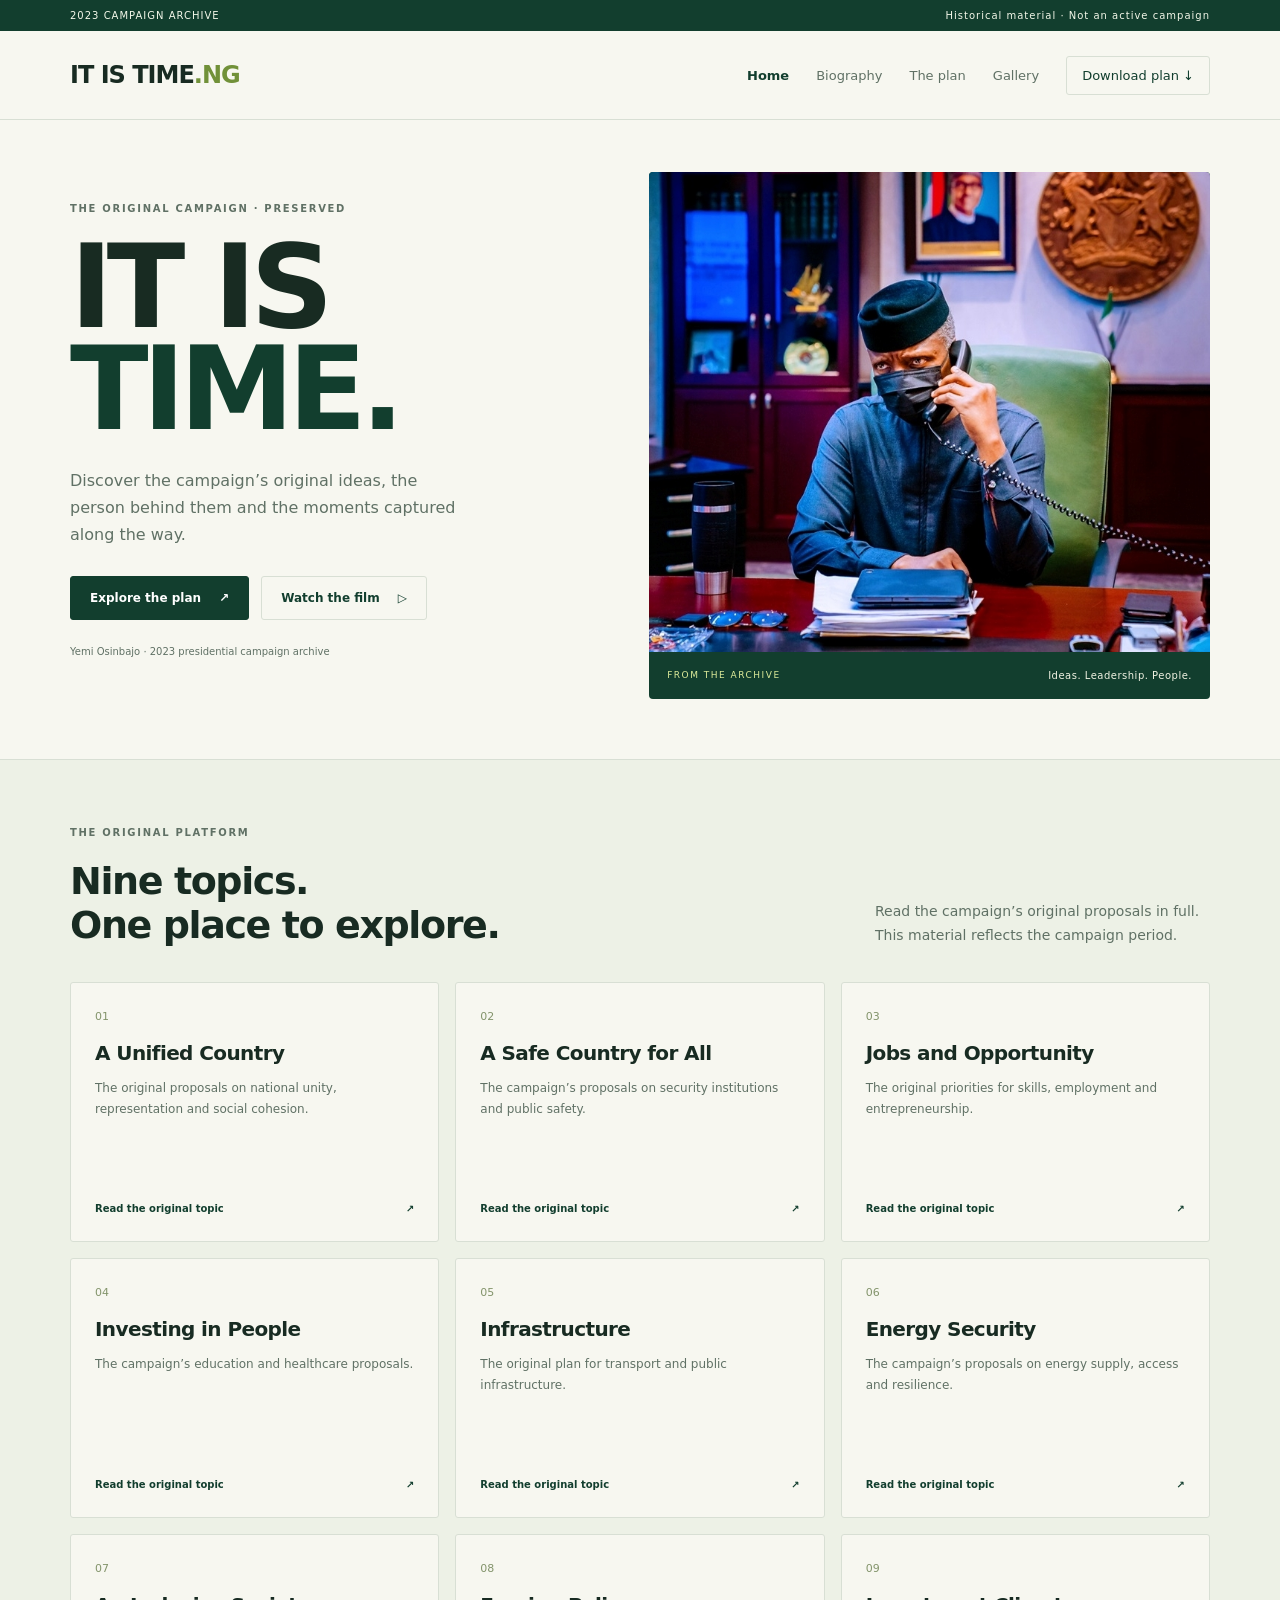
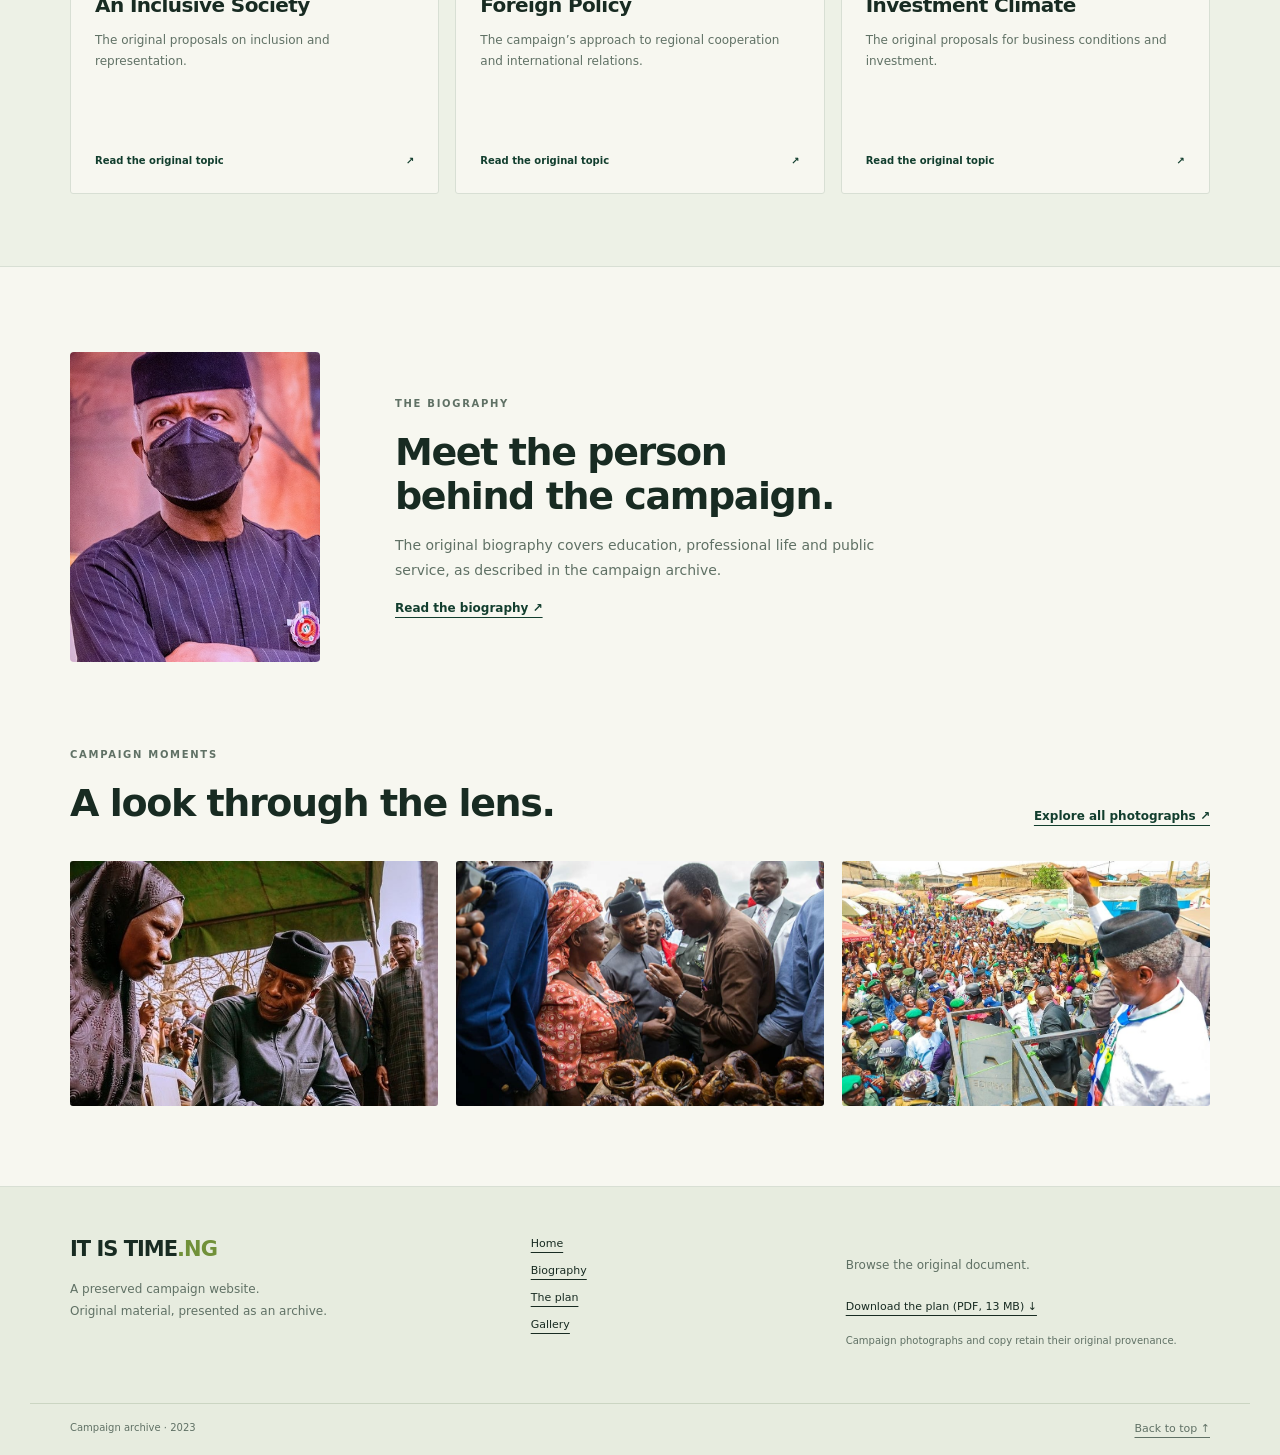
==== commit d73d8158: "Restore campaign archive with responsive layouts and working media navigation" ====
--- a/index.html
+++ b/index.html
@@ -1,471 +1,8 @@
 <!doctype html>
-<html lang="en">
-    
-<!-- Mirrored from templates.envytheme.com/poxo/default/index.html by HTTrack Website Copier/3.x [XR&CO'2014], Tue, 10 May 2022 14:16:29 GMT -->
-<head>
-        <!-- Required meta tags -->
-        <meta charset="utf-8">
-        <meta name="viewport" content="width=device-width, initial-scale=1, shrink-to-fit=no">
-        <link rel="stylesheet" href="itistime/css/bootstrap.min.css">
-        <link rel="stylesheet" href="itistime/css/font-awesome.min.css">
-        <link rel="stylesheet" href="itistime/style.css">
-        <!-- Bootstrap Min CSS -->
-        <link rel="stylesheet" href="assets/css/bootstrap.min.css">
-        <!-- Animate Min CSS -->
-        <link rel="stylesheet" href="assets/css/animate.min.css">
-        <!-- Font Awesome Min CSS -->
-        <link rel="stylesheet" href="assets/css/fontawesome.min.css">
-        <!-- Owl Carousel Min CSS -->
-        <link rel="stylesheet" href="assets/css/owl.carousel.min.css">
-        <!-- Odometer Min CSS -->
-        <link rel="stylesheet" href="assets/css/odometer.min.css">
-        <!-- Magnific Popup Min CSS -->
-        <link rel="stylesheet" href="assets/css/magnific-popup.min.css">
-        <!-- FlatIcon CSS -->
-        <link rel="stylesheet" href="assets/css/flaticon.css">
-        <!-- MeanMenu CSS -->
-        <link rel="stylesheet" href="assets/css/meanmenu.css">
-        <!-- Swiper Min CSS -->
-        <link rel="stylesheet" href="assets/css/swiper.min.css">
-        <!-- Style CSS -->
-        <link rel="stylesheet" href="assets/css/style.css">
-        <!-- Responsive CSS -->
-        <link rel="stylesheet" href="assets/css/responsive.css">
-
-        <title>IT IS TIME!!!</title>
-
-        <link rel="icon" type="image/png" href="itistime/Images/logo6.png">
-    </head>
-
-    <body>
-        <!-- Start Header Area -->
-        <header class="header-area">
-
-            <!-- Start Navbar Area -->
-            <div class="navbar-area">
-                <div class="container">
-                <div class="poxo-responsive-nav">
-                    <div class="container">
-                        <div class="poxo-responsive-menu">
-                            <div class="logo">
-                                <a href="index.html">
-                                    <img src="itistime/Images/logo6.png" alt="logo" style="height: 50px;">
-                                </a>
-                            </div>
-                        </div>
-                    </div>
-                </div>
-                </div>
-<div class="container">
-                <div class="poxo-nav">
-                    <div>
-                        <nav class="navbar navbar-expand-md navbar-light">
-                            <a class="navbar-brand" href="index.html">
-                                <img src="itistime/Images/logo6.png" alt="logo" style="height: 50px;">
-                            </a>
-
-                            <div class="collapse navbar-collapse mean-menu" id="navbarSupportedContent">
-                                <ul class="navbar-nav">
-                                    <li class="nav-item"><a href="index.html" class="nav-link active">Home</a></li>
-
-                                    <li class="nav-item"><a href="itistime/biography.html" class="nav-link">Biography</a></li>
-
-                                    <li class="nav-item"><a href="#" class="nav-link">The Plan <i class="fas fa-chevron-down"></i></a>
-                                        <ul class="dropdown-menu">
-                                            <li class="nav-item"><a href="itistime/unified.html" class="nav-link">A Unified Country</a></li>
-
-                                            <li class="nav-item"><a href="itistime/safecountry.html" class="nav-link">A Safe Country For All</a></li>
-
-                                            <li class="nav-item"><a href="itistime/jobs.html" class="nav-link">Jobs and Opportunity</a></li>
-
-                                            <li class="nav-item"><a href="itistime/investinginpeople.html" class="nav-link">Investing in People</a></li>
-                                        
-                                            <li class="nav-item"><a href="itistime/infrastructure.html" class="nav-link">Infrastructure</a></li>
-
-                                            <li class="nav-item"><a href="itistime/energy.html" class="nav-link">Achieving Energy Security for Nigeria</a></li>
-
-                                            <li class="nav-item"><a href="itistime/inclusive.html" class="nav-link">An Inclusive Society</a></li>
-
-                                            <li class="nav-item"><a href="itistime/foreignpolicy.html" class="nav-link">Foreign Policy</a></li>
-                                        </ul>
-                                    </li>
-
-                                    <li class="nav-item"><a href="itistime/plan.pdf" class="nav-link">Download Plan</a></li>
-
-                                    <li class="nav-item"><a href="gallery.html" class="nav-link">Gallery</i></a></li>
-                                </ul>
-
-                            </div>
-                        </nav>
-                    </div>
-                </div>
-            </div>
-            </div>
-            </div>
-            <!-- End Navbar Area -->
-
-        </header>
-        <section class="showcase">
-            <header class="mehn">
-            </header>
-            <video src="itistime/MAN WITH THE PEOPLE.mp4" muted loop autoplay></video>
-
-            <div class="overlay"></div>
-            
-            <div class="text">
-              <h2>An Opportunity For All </h2> 
-              <h3>NIGERIANS</h3>
-              <p>With working families struggling and our economy under threat, we can't just wait around for progressive chnage. The time has come for us to act.</p>
-              <a href="#">WATCH ON YOUTUBE</a>
-            </div>
-          </section>
-
-        <!-- Start Main Banner Area -->
-            <div class="main-banner">
-                
-                <div class="d-table">
-                    <div class="d-table-cell">
-                    </div>
-                </div>
-            </div>
-        </div>
-        <!-- End Main Banner Area -->
-
-        <!-- Start About Area -->
-        <section class="donate-area ptb-100" data-jarallax='{"speed": 0.3}'>
-            <div class="container">
-                <div class="row align-items-center">
-                    <div class="col-lg-6 col-md-12 col-sm-12">
-                        <div class="about-image">
-                            <img src="itistime/Images/prof5.jpg" alt="image" style="margin-top: 20%">
-
-                            <div class="text">
-                                More than <span>20</span> years of Leadership
-                            </div>
-
-                            <div class="shape">
-                                <img src="assets/img/dot.png" alt="image">
-                            </div>
-                        </div>
-                    </div>
-
-                    <div class="col-lg-6 col-md-12 col-sm-12">
-                        <div class="about-content">
-                            <span class="sub-title">About Prof</span>
-                            <h2>Meet Professor Yemi Osibanjo, Our Next President</h2>
-                            <p>Born into the family of Opeoluwa Osinbajo on the 8th On the 8th of March 1957, Yemi Osinbajo was born to Opeoluwa and Olubisi Osinbajo at Creek hospital in Lagos, Nigeria. He had his primary school education at Corona Primary School, Lagos, and then proceeded to Igbobi College, Lagos, for his secondary school education from 1969 to 1975. As a student of Igbobi College, he won the following awards: The State Merit Award (1971); the School Prize for English Oratory (1972); Adeoba Prize for English Oratory (1972-1975); Elias Prize for Best Performance in History (WASC, 1973); School Prize for Literature (HSC, 1975); and African Statesman Intercollegiate Best Speaker’s Prize (1974).</p>
-
-                            <div class="signature-image">
-                                <a href="https://itistime.ng/biography" class="button">READ MORE</a>
-                            </div>
-                        </div>
-                    </div>
-                </div>
-            </div>            
-        </section>
-        <!-- End About Area -->
-
-        <!-- Start The Plan Area-->
-        <section>
-        <div class="home-slides owl-carousel owl-theme">
-            <div class="main-banner item-bg1 jarallax" data-jarallax='{"speed": 0.3}' style="height: 100%;">
-                <div class="d-table">
-                    <div style="padding-top: 10%;">
-                    <h2 class="section-heading-center">THE PLAN</h2>
-                    </div>
-                    <div class="container">
-                        <div class="row">
-                            <div class="col-lg-4 col-md-6 col-sm-6">
-                                <div class="single-box">
-                                    <div class="icon">
-                                        <img src="assets/img/unity(2).png" alt="">
-                                    </div>
-                  
-                                    <h3>A Unified Country</h3>
-                  
-                                    <p>A country divided will not stand and we understand that. That is why Yemi Osinbajo will unify the nation as one cohesive yet diverse unit. People will not be discriminated against on the basis of ethnicity, religion, gender.</p>
-                  
-                                    <a href="itistime/unified.html" class="details-btn"><i class="flaticon-right-arrow"></i></a>
-                                </div>
-                            </div>
-                  
-                            <div class="col-lg-4 col-md-6 col-sm-6">
-                                <div class="single-box">
-                                    <div class="icon">
-                                        <img src="assets/img/shield.png" alt="">
-                                    </div>
-                  
-                                    <h3>A Safe Country For All</h3>
-                  
-                                    <p>Yemi Osibanjo has made our security a priority and will continue to invest in building the capacity of our security forces and win the battle against banditry, terrorism, extremism, kidnapping and other anarchical enterprises.</p>
-                  
-                                    <a href="itistime/safecountry.html" class="details-btn"><i class="flaticon-right-arrow"></i></a>
-                                </div>
-                            </div>
-                  
-                            <div class="col-lg-4 col-md-6 col-sm-6 offset-lg-0 offset-md-3 offset-sm-3">
-                                <div class="single-box">
-                                    <div class="icon">
-                                        <img src="assets/img/bulding.png" alt="">
-                                    </div>
-                  
-                                    <h3>Infrastructure</h3>
-                  
-                                    <p>Yemi Osinbajo will continue to enable investments in our infrastructure until the whole of Nigeria is completely integrated, such that people, goods and services can flow freely within, as well as to and from Nigeria.</p>
-                                    
-                                    <a href="itistime/infrastructure.html" class="details-btn"><i class="flaticon-right-arrow"></i></a>
-                                </div>
-                            </div>
-                        </div>
-                  
-                        <div class="row">
-                          <div class="col-lg-4 col-md-6 col-sm-6">
-                              <div class="single-box">
-                                  <div class="icon">
-                                      <img src="assets/img/invest.png" alt="">
-                                  </div>
-                  
-                                  <h3>Investing in People</h3>
-                  
-                                  <p>Yemi Osinbajo will Intentionally invest in the development of practical, creative and innovative skills for young Nigerians that will become the catalyst for Nigeria’s emerging knowledge economy.</p>
-                  
-                                  <a href="itistime/investinginpeople.html" class="details-btn"><i class="flaticon-right-arrow"></i></a>
-                              </div>
-                          </div>
-                  
-                          <div class="col-lg-4 col-md-6 col-sm-6">
-                              <div class="single-box">
-                                  <div class="icon">
-                                      <img src="assets/img/overpopulation.png" alt="">
-                                  </div>
-                  
-                                  <h3>An Inclusive Society</h3>
-                  
-                                  <p>Yemi Osinbajo recognises that an inclusive society is important for sustainable prosperity and will ensure the review of existing legislations and policies to eliminate systemic discrimination against vulnerable groups.</p>
-                  
-                                  <a href="itistime/inclusive.html" class="details-btn"><i class="flaticon-right-arrow"></i></a>
-                              </div>
-                          </div>
-                  
-                          <div class="col-lg-4 col-md-6 col-sm-6 offset-lg-0 offset-md-3 offset-sm-3">
-                              <div class="single-box">
-                                  <div class="icon">
-                                      <img src="assets/img/lighting.png" alt="">
-                                  </div>
-                  
-                                  <h3>Achieving Energy Security for Nigeria</h3>
-                  
-                                  <p>Yemi Osinbajo will improve our energy efficiency by optimising our current installed capacity, harnessing natural gas reserves and diversifying our energy mix.</p>
-                                  
-                                  <a href="itistime/energy.html" class="details-btn"><i class="flaticon-right-arrow"></i></a>
-                              </div>
-                          </div>
-                      </div>
-                  
-                      <div class="row">
-                        <div class="col-lg-4 col-md-6 col-sm-6">
-                            <div class="single-box">
-                                <div class="icon">
-                                    <img src="assets/img/job-seeker.png" alt="">
-                                </div>
-                  
-                                <h3>Jobs and Opportunity</h3>
-                  
-                                <p> With a large youth population, Nigeria is in a strong position to build a workforce that is skilled, competent and successful.
-                                  To do this, Yemi Osinbajo will prioritise the Manufacturing, Technology, Agriculture and Construction sectors.</p>
-                  
-                                <a href="itistime/jobs.html" class="details-btn"><i class="flaticon-right-arrow"></i></a>
-                            </div>
-                        </div>
-                  
-                        <div class="col-lg-4 col-md-6 col-sm-6">
-                            <div class="single-box">
-                                <div class="icon">
-                                    <img src="assets/img/policy.png" alt="">
-                                </div>
-                  
-                                <h3>Foreign Policy</h3>
-                  
-                                <p>We aim to maintain Nigeria’s leadership position in Africa and work to deepen Nigeria’s role in regional integration. We will improve our comparative advantage to help Nigerian businesses to capture a significant portion of Africa's market.</p>
-                  
-                                <a href="itistime/foreignpolicy.html" class="details-btn"><i class="flaticon-right-arrow"></i></a>
-                            </div>
-                        </div>
-                  
-                        <div class="col-lg-4 col-md-6 col-sm-6 offset-lg-0 offset-md-3 offset-sm-3">
-                            <div class="single-box">
-                                <div class="icon">
-                                    <img src="assets/img/growth.png" alt="">
-                                </div>
-                  
-                                <h3>Investment Climate</h3>
-                  
-                                <p>Yemi Osinbajo is committed to ensuring that everyone business in Nigeria, from multinationals, large corporations and established businesses to tech start-ups, and small businesses, is able to go about their operations seamlessly and with ease.</p>
-                                <a href="itistime/investmentclimate.html" class="details-btn"><i class="flaticon-right-arrow"></i></a>
-                            </div>
-                        </div>
-                    </div>
-                    </div>          
-                      
-
-                        </div>
-                    </div>
-                </div>
-            </section>
-            <!-- End The Plan Area -->
-
-        
-
-        <!-- Start Testimonial Area -->
-        <section class="testimonial-area">
-            <div class="container">
-                <div class="row">
-                    <div class="col-lg-5 col-md-12">
-                        <div class="testimonial-image" style="margin-top: 20%;">
-                            <img src="assets/img/pyo-2 13.png" alt="image">
-
-                            <div class="shape"><img src="assets/img/dot-shape2.png" alt="image"></div>
-                        </div>
-                    </div>
-
-                    <div class="col-lg-7 col-md-12" style="margin-top: 10%">
-                        <div class="testimonial-slides owl-carousel owl-theme">
-                            <div class="testimonial-item">
-                                <p>“The Vice President is a cool-headed gentleman who puts the interest of Nigeria above other narrow considerations.”</p>
-                                <span class="name">President Muhammadu Buhari</span>
-                            </div>
-
-                            <div class="testimonial-item">
-                                <p>“I know the Vice President very well. I have spoken with him a couple of times and I respect him. He is a good man and we need good men to run this country — somebody you can learn from, somebody you share a common conviction with, and he has this passion for this great country.”</p>
-                                <span class="name">Former Head of State, Ibrahim Badamosi Babangida</span>
-                            </div>
-
-                            <div class="testimonial-item">
-                                <p>“…Governors never had cause to be known
-                                    by party lines, because VP provided quality leadership and encouraged freedom of expression. 
-                                    He accommodated every comment and contributions made in the past four years…the Unity in the council 
-                                    is unprecedented… He showed concern during the pipeline vandalism, brought peace and happiness in the 
-                                    region and his visit back then is still fresh in their memories…” </p>
-                                <span class="name">Governor of Akwa Ibom State, Udom Emmanuel</span>
-                            </div>
-                        </div>
-                    </div>
-                </div>
-            </div>
-        </section>
-        <!-- End Testimonial Area -->
-
-        <!-- footer start-->
-
-        <footer class="container-fluid sp-md-3 clearfix footer-2">
-
-            <div class="container epd-x " style="padding-bottom: 60px;">
-                <div class="col-lg-4 col-md-6 footer-2-column epd-x-r">
-                    <!-- <h3 class="section-sub-heading-left-4">IT IS TIME</h3> -->
-                    <center><img src="itistime/Images/logo7.png" alt="logo" style="height: 150px; padding-bottom: 20px;"></center>
-
-                    <p class="ff-abee fz-15 tc-8 kh-26 pd-y-t-10 pd-y-b-35">To rapidly develop Nigeria and truly make her great again, start by choosing a better leader.</p><br/><br/><br/>
-                </div>
-               
-                <div class="col-lg-4 col-md-6 footer-2-column pd-x-l-65 epd-x-r clearfix" style="padding-bottom: 50px;">
-                    <h3 class="section-sub-heading-left-4">gallery</h3>
-                    <ul>
-                        <li class="footer-2-gallery pd-y-t-10 fl pd-x-r-10">
-                            <img src="itistime/Images/Footer/f1.jpg" alt="" width="60px">
-                        </li>
-                        <li class="footer-2-gallery pd-y-t-10 fl pd-x-r-10">
-                            <img src="itistime/Images/Footer/f2.jpg" alt="" width="60px">
-                        </li>
-                        
-                        <li class="footer-2-gallery pd-y-t-10 fl pd-x-r-10">
-                            <img src="itistime/Images/Footer/f4.jpg" alt="" width="60px">
-                        </li>
-                        <li class="footer-2-gallery pd-y-t-10 fl pd-x-r-10">
-                            <img src="itistime/Images/Footer/f3.jpg" alt="" width="60px">
-                        </li>
-                        <li class="footer-2-gallery pd-y-t-10 fl pd-x-r-10">
-                            <img src="itistime/Images/Footer/f5.jpg" alt="" width="60px">
-                        </li>
-                        <li class="footer-2-gallery pd-y-t-10 fl pd-x-r-10">
-                            <img src="itistime/Images/Footer/f6.jpg" alt="" width="60px">
-                        </li>
-                        <li class="footer-2-gallery pd-y-t-10 fl pd-x-r-10">
-                            <img src="itistime/Images/Footer/f8.jpg" alt="" width="60px">
-                        </li>
-                        <li class="footer-2-gallery pd-y-t-10 fl pd-x-r-10">
-                            <img src="itistime/Images/Footer/f9.jpg" alt="" width="60px">
-                        </li>
-                    </ul>
-
-                </div>
-                <div class="col-lg-4 col-md-6 footer-2-column pd-x-l-40 epd-x-r">
-                    <h3 class="section-sub-heading-left-4">contact</h3>
-                    <ul>
-                        <!-- <li class="footer-2-contact pd-y-t-10 pd-y-b-25"><i class="tc-2 fz-22 fa fa-phone"></i><span class="tc-8 pd-x-l-15 lh-10 fz-16 ff-abee fw-n">+234800000000</span></li> -->
-                        <!-- <li class="footer-2-contact pd-y-t-10 pd-y-b-25"><i class="tc-2 fz-22 fa fa-map-marker"></i><span class="tc-8 pd-x-l-15 lh-10 fz-16 ff-abee fw-n">120D, Strikerate st, US1010A</span></li> -->
-                        <li class="footer-2-contact pd-y-t-10"><i class="tc-2 fz-22 fa fa-paper-plane"></i><span class="tc-8 pd-x-l-15 lh-10 fz-16 ff-abee fw-n">info@itistime.ng</span></li>
-                        <br/>
-
-                    </ul>
-                    <ul class="footer-3-social" style="padding-top: 50px; padding-left: 15px;">
-                        <li class="tc-6 dib"><a href="https://www.facebook.com/profile.php?id=100076336263565" class="db"><i class="fa fa-facebook"></i></a></li>
-                        <li class="tc-6 dib"><a href="https://www.instagram.com/p/CcLjNu8j-Pu/?igshid=MDJmNzVkMjY=" class="db"><i class="fa fa-instagram"></i></a></li>
-                        <li class="tc-6 dib"><a href="https://twitter.com/ItIsTimeNG?t=brwU2X5fKikYbGHgkA--RA&s=09" class="db"><i class="fa fa-twitter"></i></a></li>
-                    </ul>
-                </div>
-                <div class="clr"></div>
-               
-            </div>
-        </footer>
-        <div class="clr"></div>
-
-
-
-
-
-
-
-
-<footer class="container-fluid epd-x pd-y-25 tc-bg-5">
-    <div class="container epd-x">
-        <div class="col-sm-12 epd-x">
-            <center><p class="fz-13 ff-abee lh-13 fw-n tc-8">Copyrights &copy; 2022 ItIsTime. All Rights Reserved</p></center>
-        </div>
-        
-    </div>
-</footer>
-        <!-- footer-two end -->
-        <div class="go-top"><i class="fas fa-chevron-up"></i><i class="fas fa-chevron-up"></i></div>
-
-        <!-- jQuery Min JS -->
-        <script data-cfasync="false" src="../../cdn-cgi/scripts/5c5dd728/cloudflare-static/email-decode.min.js"></script><script src="assets/js/jquery.min.js"></script>
-        <!-- Popper Min JS -->
-        <script src="assets/js/popper.min.js"></script>
-        <!-- Bootstrap Min JS -->
-        <script src="assets/js/bootstrap.min.js"></script>
-        <!-- Owl Carousel Min JS -->
-        <script src="assets/js/owl.carousel.min.js"></script>
-        <!-- Magnific Popup Min JS -->
-        <script src="assets/js/jquery.magnific-popup.min.js"></script>
-        <!-- Appear Min JS -->
-        <script src="assets/js/jquery.appear.min.js"></script>
-        <!-- Odometer Min JS -->
-        <script src="assets/js/odometer.min.js"></script>
-        <!-- Swiper Min JS -->
-        <script src="assets/js/swiper.min.js"></script>
-        <!-- Parallax Min JS -->
-        <script src="assets/js/parallax.min.js"></script>
-        <!-- MeanMenu JS -->
-        <script src="assets/js/jquery.meanmenu.js"></script>
-        <!-- WOW Min JS -->
-        <script src="assets/js/wow.min.js"></script>
-        <!-- Form Validator Min JS -->
-        <script src="assets/js/form-validator.min.js"></script>
-        <!-- Contact Form Min JS -->
-        <script src="assets/js/contact-form-script.js"></script>
-        <!-- Main JS -->
-        <script src="assets/js/main.js"></script>
-    </body>
-
-<!-- Mirrored from templates.envytheme.com/poxo/default/index.html by HTTrack Website Copier/3.x [XR&CO'2014], Tue, 10 May 2022 14:17:34 GMT -->
-</html>+<html lang="en"><head><meta charset="utf-8"><meta name="viewport" content="width=device-width,initial-scale=1"><meta name="description" content="Explore the preserved It Is Time campaign archive: biography, original policy topics and photographs."><meta name="theme-color" content="#123e2e"><title>Home · It Is Time Archive</title><link rel="icon" href="itistime/Images/logo6.png"><link rel="stylesheet" href="assets/site.css"><script src="assets/site.js" defer></script></head>
+<body><a class="skip" href="#main">Skip to content</a><div class="archive-banner"><div class="wrap"><span>2023 CAMPAIGN ARCHIVE</span><span>Historical material · Not an active campaign</span></div></div>
+<header class="site-header"><div class="wrap header-row"><a class="wordmark" href="index.html" aria-label="It Is Time archive home">IT IS TIME<span>.NG</span></a><button class="menu-toggle" type="button" aria-expanded="false" aria-controls="main-nav">Menu <span aria-hidden="true">☰</span></button><nav id="main-nav" aria-label="Main navigation"><a href="index.html" aria-current="page">Home</a><a href="itistime/biography.html">Biography</a><a href="plan.html">The plan</a><a href="gallery.html">Gallery</a><a class="nav-download" href="itistime/plan.pdf" download>Download plan <span aria-hidden="true">↓</span></a></nav></div></header>
+<main id="main" tabindex="-1"><section class="wrap hero"><div class="hero-copy"><p class="eyebrow">THE ORIGINAL CAMPAIGN · PRESERVED</p><h1>IT IS<br><span>TIME.</span></h1><p class="hero-intro">Discover the campaign’s original ideas, the person behind them and the moments captured along the way.</p><div class="actions"><a class="button" href="plan.html">Explore the plan <span aria-hidden="true">↗</span></a><button class="button button-light" type="button" data-open-film>Watch the film <span aria-hidden="true">▷</span></button></div><p class="hero-note">Yemi Osinbajo · 2023 presidential campaign archive</p></div><figure class="hero-media"><img src="itistime/Images/prof9.jpg" alt="Yemi Osinbajo seated at a desk in an archived photograph" fetchpriority="high" width="754" height="667"><figcaption><span>FROM THE ARCHIVE</span><span>Ideas. Leadership. People.</span></figcaption></figure></section>
+<section class="topic-band"><div class="wrap section-heading"><div><p class="eyebrow">THE ORIGINAL PLATFORM</p><h2>Nine topics.<br>One place to explore.</h2></div><p>Read the campaign’s original proposals in full. This material reflects the campaign period.</p></div><div class="wrap topic-grid"><a class="topic-card" href="itistime/unified.html" data-topic data-search="A Unified Country The original proposals on national unity, representation and social cohesion."><span class="topic-number">01</span><h3>A Unified Country</h3><p>The original proposals on national unity, representation and social cohesion.</p><span class="card-link">Read the original topic <span aria-hidden="true">↗</span></span></a><a class="topic-card" href="itistime/safecountry.html" data-topic data-search="A Safe Country for All The campaign’s proposals on security institutions and public safety."><span class="topic-number">02</span><h3>A Safe Country for All</h3><p>The campaign’s proposals on security institutions and public safety.</p><span class="card-link">Read the original topic <span aria-hidden="true">↗</span></span></a><a class="topic-card" href="itistime/jobs.html" data-topic data-search="Jobs and Opportunity The original priorities for skills, employment and entrepreneurship."><span class="topic-number">03</span><h3>Jobs and Opportunity</h3><p>The original priorities for skills, employment and entrepreneurship.</p><span class="card-link">Read the original topic <span aria-hidden="true">↗</span></span></a><a class="topic-card" href="itistime/investinginpeople.html" data-topic data-search="Investing in People The campaign’s education and healthcare proposals."><span class="topic-number">04</span><h3>Investing in People</h3><p>The campaign’s education and healthcare proposals.</p><span class="card-link">Read the original topic <span aria-hidden="true">↗</span></span></a><a class="topic-card" href="itistime/infrastructure.html" data-topic data-search="Infrastructure The original plan for transport and public infrastructure."><span class="topic-number">05</span><h3>Infrastructure</h3><p>The original plan for transport and public infrastructure.</p><span class="card-link">Read the original topic <span aria-hidden="true">↗</span></span></a><a class="topic-card" href="itistime/energy.html" data-topic data-search="Energy Security The campaign’s proposals on energy supply, access and resilience."><span class="topic-number">06</span><h3>Energy Security</h3><p>The campaign’s proposals on energy supply, access and resilience.</p><span class="card-link">Read the original topic <span aria-hidden="true">↗</span></span></a><a class="topic-card" href="itistime/inclusive.html" data-topic data-search="An Inclusive Society The original proposals on inclusion and representation."><span class="topic-number">07</span><h3>An Inclusive Society</h3><p>The original proposals on inclusion and representation.</p><span class="card-link">Read the original topic <span aria-hidden="true">↗</span></span></a><a class="topic-card" href="itistime/foreignpolicy.html" data-topic data-search="Foreign Policy The campaign’s approach to regional cooperation and international relations."><span class="topic-number">08</span><h3>Foreign Policy</h3><p>The campaign’s approach to regional cooperation and international relations.</p><span class="card-link">Read the original topic <span aria-hidden="true">↗</span></span></a><a class="topic-card" href="itistime/investmentclimate.html" data-topic data-search="Investment Climate The original proposals for business conditions and investment."><span class="topic-number">09</span><h3>Investment Climate</h3><p>The original proposals for business conditions and investment.</p><span class="card-link">Read the original topic <span aria-hidden="true">↗</span></span></a></div></section>
+<section class="wrap about-strip"><img src="itistime/Images/prof5.jpg" alt="Archived portrait of Yemi Osinbajo" width="398" height="739" loading="lazy"><div><p class="eyebrow">THE BIOGRAPHY</p><h2>Meet the person<br>behind the campaign.</h2><p>The original biography covers education, professional life and public service, as described in the campaign archive.</p><a class="text-link" href="itistime/biography.html">Read the biography ↗</a></div></section>
+<section class="wrap gallery-preview"><div class="section-heading"><div><p class="eyebrow">CAMPAIGN MOMENTS</p><h2>A look through the lens.</h2></div><a class="text-link" href="gallery.html">Explore all photographs ↗</a></div><div class="preview-grid"><a href="gallery.html#photo-1" aria-label="View archived photograph 1"><img src="itistime/Images/Gallery/g1.jpg" alt="Archived campaign photograph 1" loading="lazy"></a><a href="gallery.html#photo-2" aria-label="View archived photograph 2"><img src="itistime/Images/Gallery/g2.jpg" alt="Archived campaign photograph 2" loading="lazy"></a><a href="gallery.html#photo-3" aria-label="View archived photograph 3"><img src="itistime/Images/Gallery/g10.jpg" alt="Archived campaign photograph 3" loading="lazy"></a></div></section><dialog id="film-dialog" class="media-dialog" aria-labelledby="film-title"><div class="dialog-heading"><h2 id="film-title">Archived campaign film</h2><button type="button" data-close-dialog>Close ×</button></div><video controls playsinline preload="none" poster="itistime/Images/prof9.jpg" data-video-src="itistime/MAN WITH THE PEOPLE.mp4"></video><p>Original campaign footage. Video loads only when opened.</p></dialog></main><footer class="site-footer"><div class="wrap footer-grid"><div><a class="wordmark" href="index.html">IT IS TIME<span>.NG</span></a><p>A preserved campaign website.<br>Original material, presented as an archive.</p></div><nav aria-label="Footer navigation"><a href="index.html" aria-current="page">Home</a><a href="itistime/biography.html">Biography</a><a href="plan.html">The plan</a><a href="gallery.html">Gallery</a></nav><div><p>Browse the original document.</p><a href="itistime/plan.pdf" download>Download the plan (PDF, 13 MB) ↓</a><p class="small">Campaign photographs and copy retain their original provenance.</p></div></div><div class="wrap footer-bottom"><span>Campaign archive · 2023</span><a href="#main">Back to top ↑</a></div></footer></body></html>
--- a/assets/site.css
+++ b/assets/site.css
@@ -0,0 +1,5 @@
+:root{--ink:#182b22;--green:#123e2e;--muted:#607165;--paper:#f7f7f0;--line:#d8dfd4;--accent:#ddeb9a}*{box-sizing:border-box}html{scroll-behavior:smooth;scroll-padding-top:105px}body{margin:0;color:var(--ink);background:var(--paper);font-family:system-ui,-apple-system,BlinkMacSystemFont,'Segoe UI',sans-serif}a{color:inherit}button,input{font:inherit}button{cursor:pointer}button:disabled{cursor:default}img{display:block;max-width:100%;height:auto}.wrap{max-width:1220px;margin:auto;padding:0 40px}.skip{position:fixed;left:12px;top:-100px;z-index:30;padding:14px;background:white;color:var(--green)}.skip:focus{top:12px}a:focus-visible,button:focus-visible,input:focus-visible{outline:3px solid #719139;outline-offset:5px}.archive-banner{background:var(--green);color:#f3f7e9;font-size:10px;letter-spacing:1px}.archive-banner .wrap{display:flex;justify-content:space-between;padding-top:10px;padding-bottom:10px}.site-header{position:sticky;top:0;z-index:10;background:var(--paper);border-bottom:1px solid var(--line)}.header-row{min-height:88px;display:flex;align-items:center;justify-content:space-between;gap:30px}.wordmark{font-weight:900;font-size:24px;text-decoration:none;letter-spacing:-1px;white-space:nowrap}.wordmark span{color:#719139}.site-header nav{display:flex;gap:27px;align-items:center}.site-header nav a{text-decoration:none;font-size:13px;color:var(--muted);padding:10px 0}.site-header nav a[aria-current=page]{color:var(--green);font-weight:750}.site-header nav a:hover{text-decoration:underline;text-underline-offset:6px}.site-header nav a.nav-download{border:1px solid var(--line);padding:11px 15px;border-radius:3px;color:var(--green)}.menu-toggle{display:none;border:1px solid var(--line);background:transparent;padding:10px 12px;border-radius:3px;color:var(--green);font-size:12px}.hero{display:grid;grid-template-columns:1fr 1.06fr;gap:50px;padding-top:52px;padding-bottom:60px;align-items:center}.eyebrow{font-size:10px;line-height:1.5;font-weight:750;letter-spacing:1.7px;color:var(--muted);margin:0 0 20px}.hero h1{font-size:clamp(74px,9vw,124px);font-weight:850;line-height:.89;letter-spacing:-6px;margin:0 0 26px}.hero h1 span{color:var(--green)}.hero-intro{font-size:16px;line-height:1.7;max-width:405px;color:var(--muted)}.actions{display:flex;gap:12px;flex-wrap:wrap;margin-top:28px}.button{display:inline-flex;justify-content:center;align-items:center;gap:18px;text-decoration:none;font-size:12px;font-weight:700;padding:14px 19px;border:1px solid var(--green);border-radius:3px;color:white;background:var(--green);min-height:44px}.button:hover{background:#23553d}.button-light{color:var(--green);background:transparent;border-color:var(--line)}.button-light:hover{background:#edf1df}.hero-note{font-size:10px;line-height:1.6;color:var(--muted);margin-top:24px}.hero-media{margin:0;background:var(--green);border-radius:4px;overflow:hidden}.hero-media>img{width:100%;height:480px;object-fit:cover;object-position:center}.hero-media figcaption{display:flex;justify-content:space-between;gap:12px;color:#f1f3e3;padding:18px;font-size:10px;letter-spacing:.5px}.hero-media figcaption span:first-child{color:var(--accent);font-size:9px;letter-spacing:1.5px}.topic-band{padding:65px 0 72px;background:#edf1e6;border-block:1px solid var(--line)}.section-heading{display:flex;justify-content:space-between;align-items:end;gap:45px;margin-bottom:35px}h2{font-size:38px;line-height:1.15;letter-spacing:-1.4px;margin:0}.section-heading>p{max-width:335px;color:var(--muted);font-size:14px;line-height:1.7;margin:0}.topic-grid{display:grid;grid-template-columns:repeat(3,minmax(0,1fr));gap:16px}.topic-card{display:flex;flex-direction:column;border:1px solid var(--line);padding:27px 24px;text-decoration:none;background:var(--paper);border-radius:3px;transition:border-color .15s,transform .15s;min-height:260px}.topic-card:hover{border-color:#799054;transform:translateY(-3px)}.topic-number{font-size:11px;color:#83946b}.topic-card h3{font-size:20px;line-height:1.25;letter-spacing:-.6px;margin:18px 0 12px}.topic-card p{font-size:12px;line-height:1.7;color:var(--muted);margin:0 0 20px}.card-link{margin-top:auto;display:flex;justify-content:space-between;gap:12px;font-size:10px;font-weight:650;color:var(--green)}.about-strip{display:grid;grid-template-columns:250px 1fr;align-items:center;gap:75px;padding-top:85px;padding-bottom:85px}.about-strip>img{width:250px;height:310px;object-fit:cover;object-position:50% 24%;border-radius:4px}.about-strip p:not(.eyebrow){font-size:14px;line-height:1.8;color:var(--muted);max-width:510px}.text-link{font-size:12px;font-weight:750;color:var(--green);text-underline-offset:5px;line-height:1.6}.gallery-preview{padding-bottom:80px}.preview-grid{display:grid;grid-template-columns:repeat(3,1fr);gap:18px}.preview-grid img{width:100%;height:245px;object-fit:cover;border-radius:3px}.page-intro{padding-top:60px;padding-bottom:40px}.page-intro h1,.article-heading h1{font-size:clamp(38px,5vw,68px);line-height:1.05;letter-spacing:-2.6px;margin:0 0 22px;max-width:870px}.page-intro>p:not(.eyebrow){color:var(--muted);font-size:15px;line-height:1.7}.search-row{display:flex;align-items:end;gap:20px;margin-top:35px}.search-row label{font-size:11px;font-weight:650;flex:1;max-width:580px}.search-row input{display:block;width:100%;margin-top:9px;padding:15px;border:1px solid #b5c2ac;border-radius:3px;background:white;color:var(--ink);font-size:14px;min-height:48px}.search-row .button{min-height:49px}#search-status{font-size:11px;margin:15px 0 0}.plan-grid{padding-bottom:75px}.empty-state{padding-bottom:90px}.empty-state h2{font-size:25px}.empty-state p{color:var(--muted)}.article-heading{padding-top:42px;padding-bottom:30px}.back-link{display:inline-block;font-size:11px;color:var(--muted);text-decoration:none;margin-bottom:32px}.archive-note{font-size:12px;line-height:1.8;color:var(--muted);max-width:750px;border-left:2px solid #b2c78e;padding-left:15px;margin:0}.article-layout{display:flex;gap:60px;align-items:flex-start;padding-top:25px;padding-bottom:85px}.article-nav{flex:0 0 235px;position:sticky;top:115px;max-height:calc(100vh - 130px);overflow:auto;padding:0 12px 15px 0}.article-nav .eyebrow{margin-bottom:14px}.article-nav ol{padding-left:18px;margin:0 0 24px}.article-nav li{font-size:11px;line-height:1.6;color:var(--muted);margin:0 0 10px}.article-nav a{text-decoration:none}.article-nav a:hover{text-decoration:underline}.article-nav .button{font-size:10px;padding:11px;gap:8px}.prose{font-size:16px;line-height:1.95;max-width:760px;flex:1;min-width:0}.prose p{margin:0 0 22px}.prose h2{font-size:27px;line-height:1.3;margin:40px 0 20px;letter-spacing:-.7px}.prose h3{font-size:19px;line-height:1.5;letter-spacing:-.3px;margin:35px 0 15px}.prose ul,.prose ol{padding-left:25px;margin:18px 0 28px}.prose li{padding-left:6px;margin:10px 0}.prose>h2:first-child,.prose>h3:first-child{margin-top:0}.article-next{display:flex;justify-content:space-between;gap:30px;border-top:1px solid var(--line);padding-top:28px;margin-top:40px;font-size:12px;color:var(--green)}.gallery-grid{display:grid;grid-template-columns:repeat(3,minmax(0,1fr));gap:22px;padding-bottom:80px}.gallery-item{padding:0;background:white;border:1px solid var(--line);border-radius:3px;overflow:hidden;color:var(--green);text-align:left}.gallery-item img{width:100%;height:275px;object-fit:cover}.gallery-item>span{display:flex;justify-content:space-between;gap:12px;padding:16px;font-size:10px;letter-spacing:1px}.gallery-item:hover{border-color:#789253}.media-dialog{padding:20px;border:1px solid var(--line);border-radius:6px;max-width:1000px;width:calc(100% - 40px);max-height:calc(100% - 40px);color:var(--ink);background:var(--paper)}.media-dialog::backdrop{background:#071d15dd}.dialog-heading{display:flex;justify-content:space-between;align-items:center;gap:20px;margin-bottom:18px}.dialog-heading h2{font-size:20px;letter-spacing:-.4px;line-height:1.4}.dialog-heading button{border:1px solid var(--line);background:white;border-radius:3px;padding:10px 12px;color:var(--ink);font-size:12px;min-height:44px;white-space:nowrap}.media-dialog video{width:100%;max-height:65vh;background:#091a10}.media-dialog>p{font-size:12px;line-height:1.6;color:var(--muted);margin:12px 0 0}.photo-dialog{width:fit-content;max-width:calc(100vw - 40px)}.photo-dialog>img{max-height:65vh;max-width:100%;width:auto;margin:auto;object-fit:contain;background:#edf1e6}.photo-controls{display:flex;justify-content:space-between;align-items:center;gap:15px;margin-top:18px}.photo-controls p{font-size:11px;color:var(--muted);white-space:nowrap}.photo-controls .button{padding:11px 13px;font-size:11px}.site-footer{padding:50px 0 20px;background:#e7ecdf;border-top:1px solid var(--line)}.footer-grid{display:grid;grid-template-columns:1.1fr .7fr 1fr;gap:60px}.site-footer .wordmark{font-size:21px}.site-footer p{font-size:12px;color:var(--muted);line-height:1.8;margin:18px 0}.site-footer p.small{font-size:10px}.site-footer nav{display:flex;flex-direction:column;gap:14px}.site-footer nav a,.site-footer a:not(.wordmark){font-size:11px;text-underline-offset:5px}.footer-bottom{display:flex;justify-content:space-between;border-top:1px solid #cbd5c2;padding-top:18px;margin-top:35px;font-size:10px;color:var(--muted)}[hidden]{display:none!important}body:has(dialog[open]){overflow:hidden}
+@media(max-width:900px){.wrap{padding-left:26px;padding-right:26px}.header-row{gap:20px}.site-header nav{gap:18px}.hero{gap:30px}.hero h1{font-size:85px}.hero-media>img{height:440px}.hero-media figcaption{flex-direction:column;gap:5px}.hero-intro{font-size:14px}.topic-grid{grid-template-columns:repeat(2,minmax(0,1fr))}.gallery-grid{grid-template-columns:repeat(2,minmax(0,1fr))}.about-strip{gap:40px}.article-layout{gap:35px}.article-nav{flex-basis:190px}}
+@media(max-width:700px){html{scroll-padding-top:82px}.wrap{padding-left:20px;padding-right:20px}.archive-banner{font-size:8px;letter-spacing:.6px}.archive-banner .wrap{gap:10px}.archive-banner .wrap span:last-child{text-align:right;max-width:190px}.header-row{min-height:72px;flex-wrap:wrap;gap:0;align-content:center}.wordmark{font-size:23px}.menu-toggle{display:flex;gap:14px;align-items:center}.site-header nav{display:none;flex-basis:100%;padding-top:18px;padding-bottom:22px;flex-direction:column;gap:4px;align-items:stretch}.site-header nav.open{display:flex}.site-header nav a{padding:12px 8px;font-size:14px}.site-header nav a.nav-download{margin-top:8px;text-align:center}.hero{grid-template-columns:1fr;padding-top:35px;padding-bottom:40px;gap:30px}.hero h1{font-size:90px;letter-spacing:-4px;line-height:.92}.hero .eyebrow{font-size:9px}.hero-intro{font-size:14px;max-width:420px}.hero-media>img{height:330px}.hero-media figcaption{flex-direction:row;font-size:9px}.hero-note{margin-bottom:0}.topic-band{padding:40px 0 45px}.section-heading{display:block;margin-bottom:25px}.section-heading>p{margin-top:20px}.section-heading .text-link{display:inline-block;margin-top:22px}h2{font-size:31px;letter-spacing:-1px}.topic-grid{grid-template-columns:1fr;gap:13px}.topic-card{min-height:225px;padding:24px}.about-strip{grid-template-columns:110px 1fr;gap:22px;padding-top:45px;padding-bottom:45px}.about-strip>img{width:110px;height:185px}.about-strip h2{font-size:23px;letter-spacing:-.5px}.about-strip p:not(.eyebrow){font-size:12px}.about-strip .eyebrow{font-size:8px;margin-bottom:12px}.preview-grid{grid-template-columns:1fr;gap:14px}.preview-grid img{height:235px}.gallery-preview{padding-bottom:45px}.page-intro{padding-top:40px;padding-bottom:30px}.page-intro h1,.article-heading h1{font-size:42px;letter-spacing:-1.8px}.page-intro>p:not(.eyebrow){font-size:13px}.search-row{display:block}.search-row .button{margin-top:16px}.plan-grid{padding-bottom:45px}.article-heading{padding-top:30px}.article-layout{display:block;padding-top:5px;padding-bottom:45px}.article-nav{position:static;max-height:none;overflow:visible;margin-bottom:32px;background:#edf1e6;border:1px solid var(--line);padding:20px}.article-nav ol{margin-bottom:0}.article-nav .button{margin-top:20px}.prose{font-size:15px;line-height:1.9}.prose h2{font-size:24px}.prose h3{font-size:18px}.article-next{gap:20px;font-size:11px}.gallery-grid{grid-template-columns:1fr;gap:16px;padding-bottom:45px}.gallery-item img{height:285px}.media-dialog{width:calc(100% - 24px);max-width:calc(100vw - 24px);padding:13px;max-height:calc(100% - 24px)}.dialog-heading h2{font-size:16px}.photo-controls{gap:10px}.photo-controls .button{padding:10px;font-size:10px}.photo-controls p{font-size:10px}.footer-grid{grid-template-columns:1fr;gap:30px}.site-footer{padding-top:35px}.site-footer nav{flex-direction:row;flex-wrap:wrap;gap:20px}.footer-bottom{gap:20px}}
+@media(prefers-reduced-motion:reduce){html{scroll-behavior:auto}.topic-card{transition:none}.topic-card:hover{transform:none}}
+@media print{.archive-banner,.site-header,.site-footer,.article-nav,.article-next,.actions,.media-dialog,.skip{display:none}.wrap{padding:0;max-width:none}.article-layout{display:block;padding:0}.article-heading{padding:0 0 20px}.prose{max-width:none;font-size:11pt;color:black}.archive-note{font-size:9pt}body{background:white}a{text-decoration:none}}
